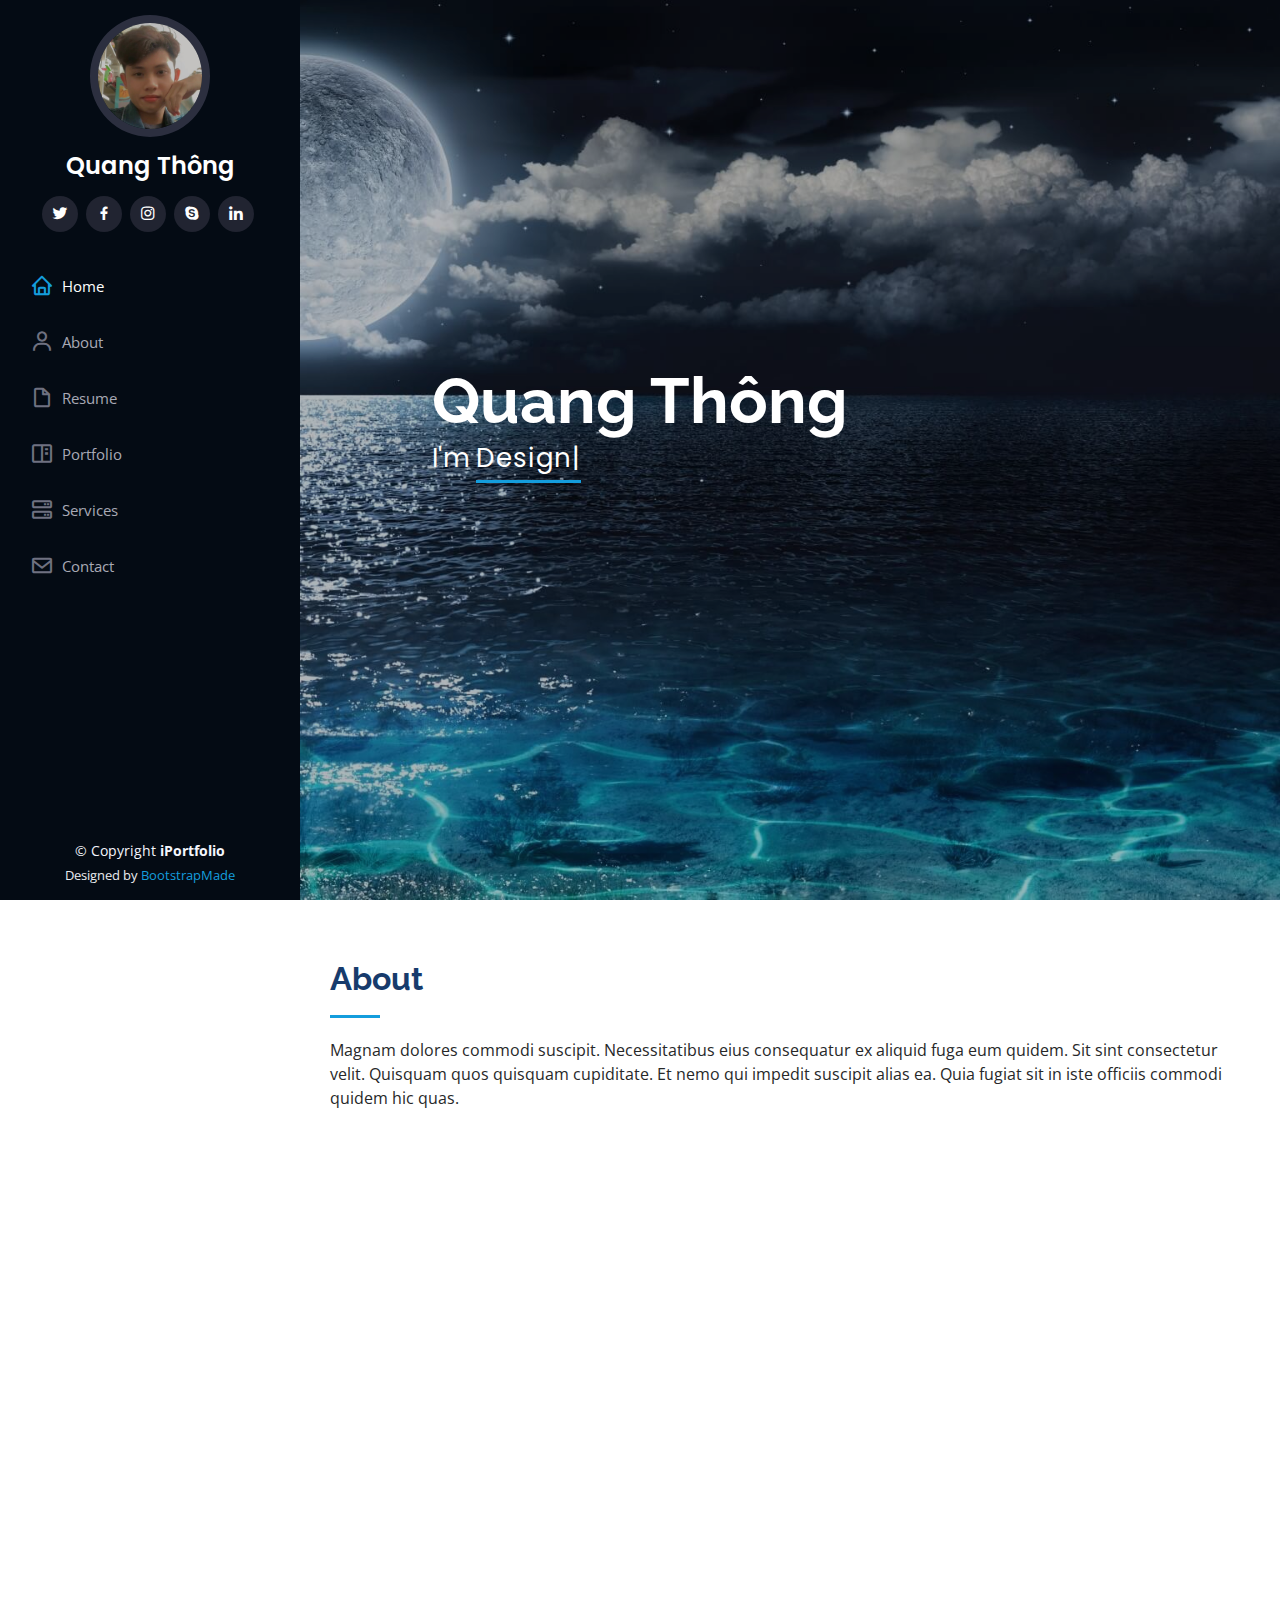
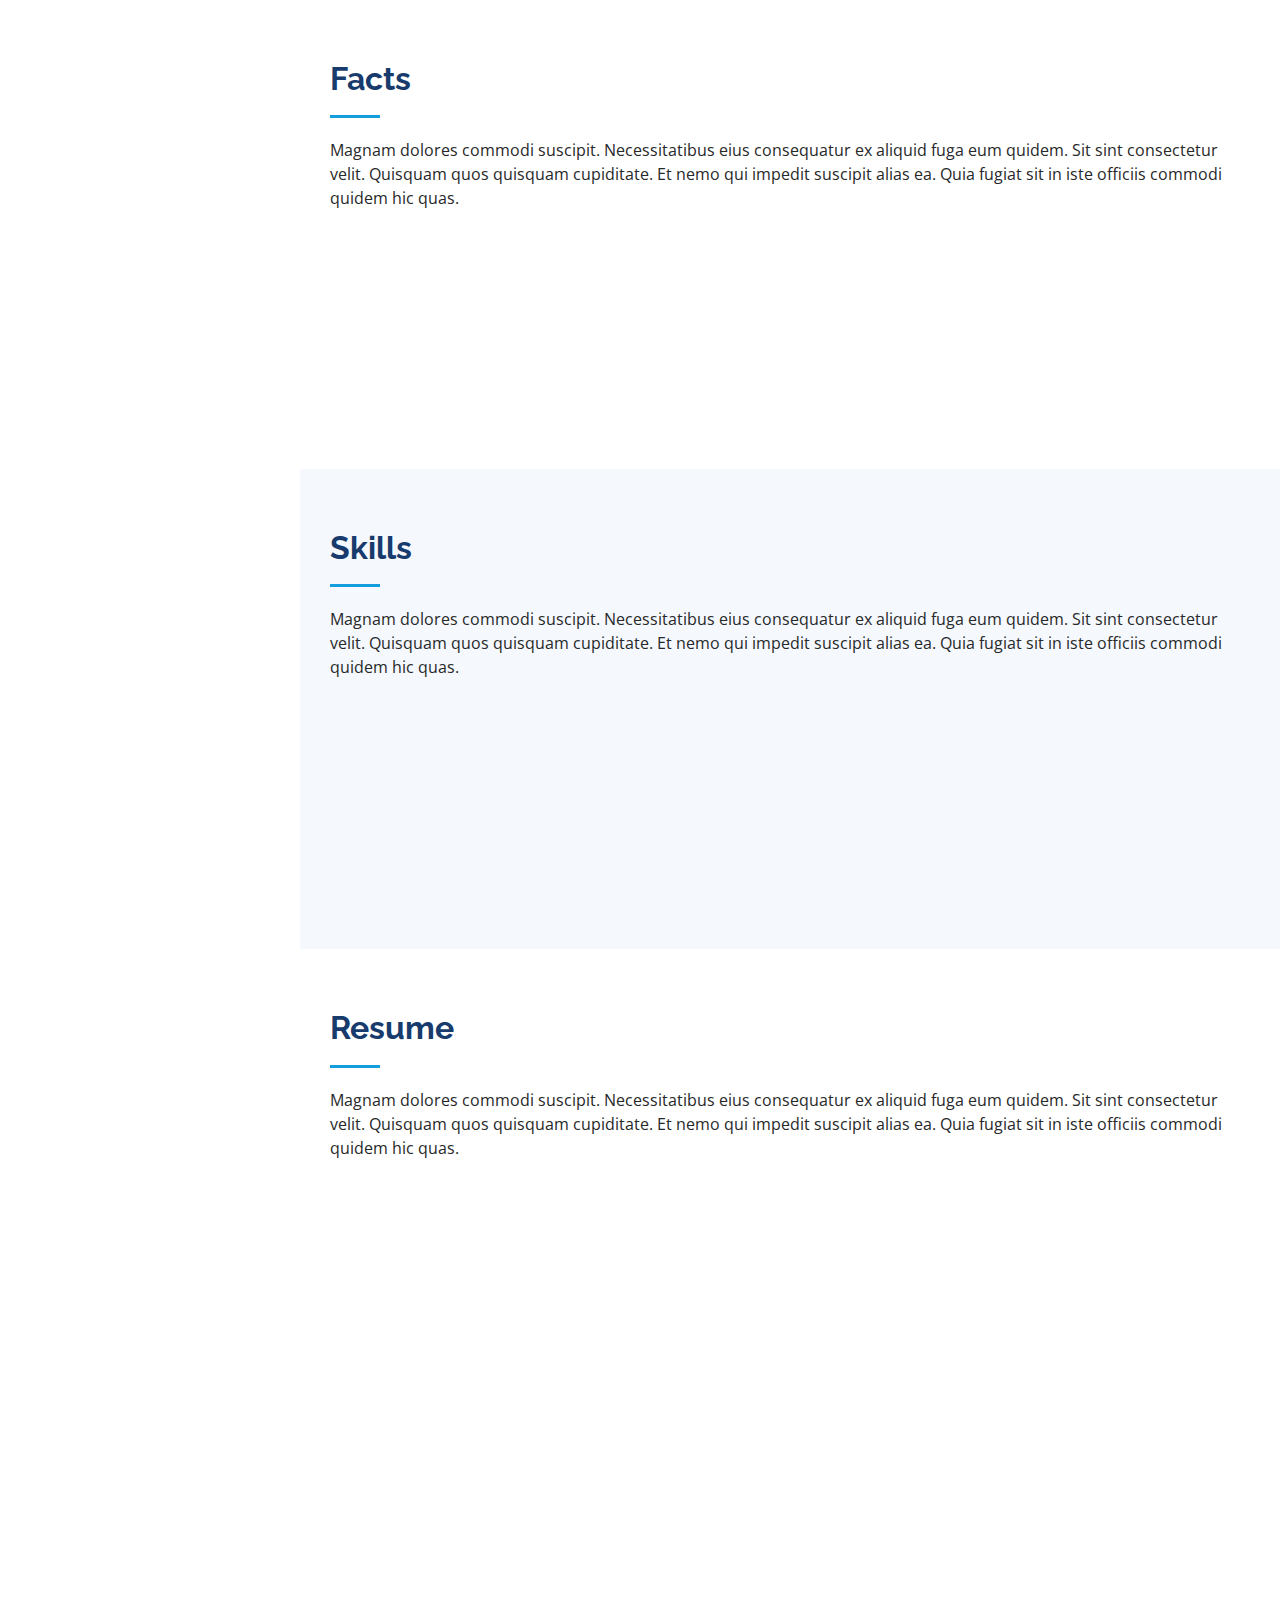
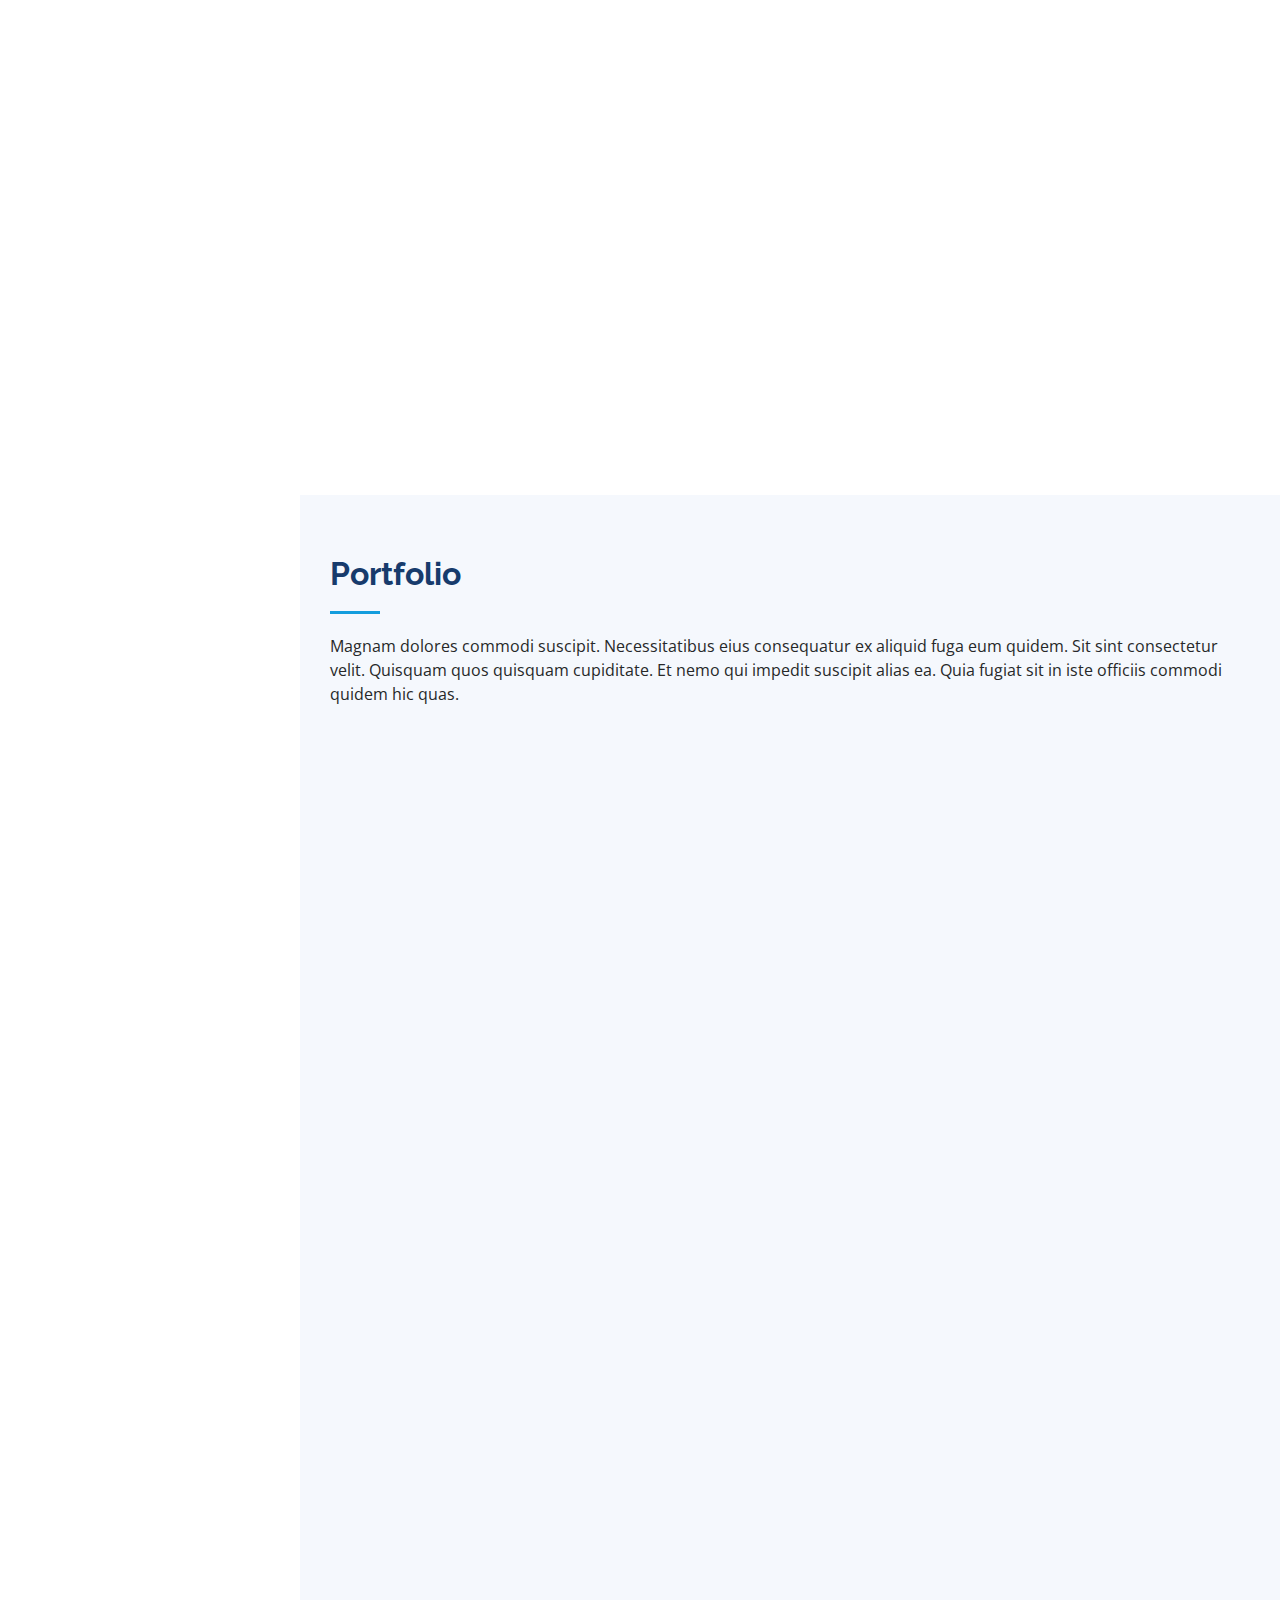
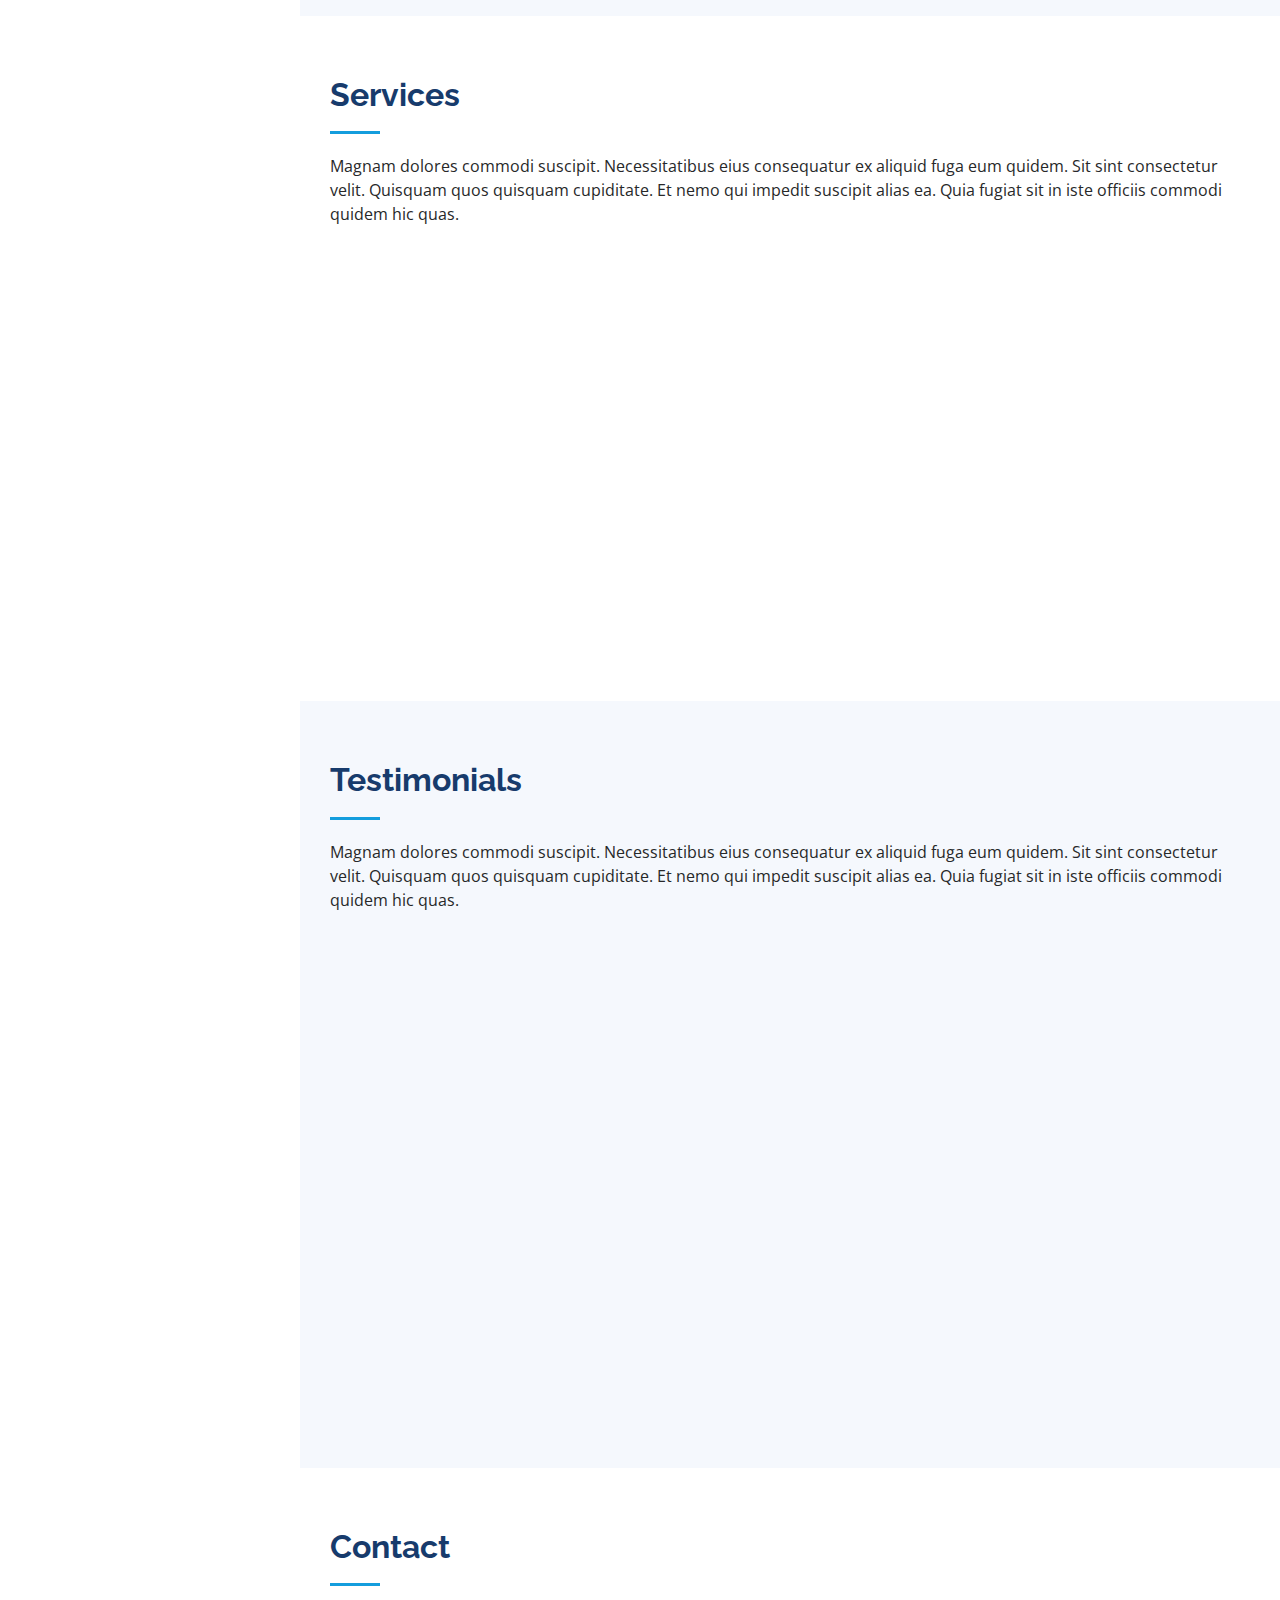
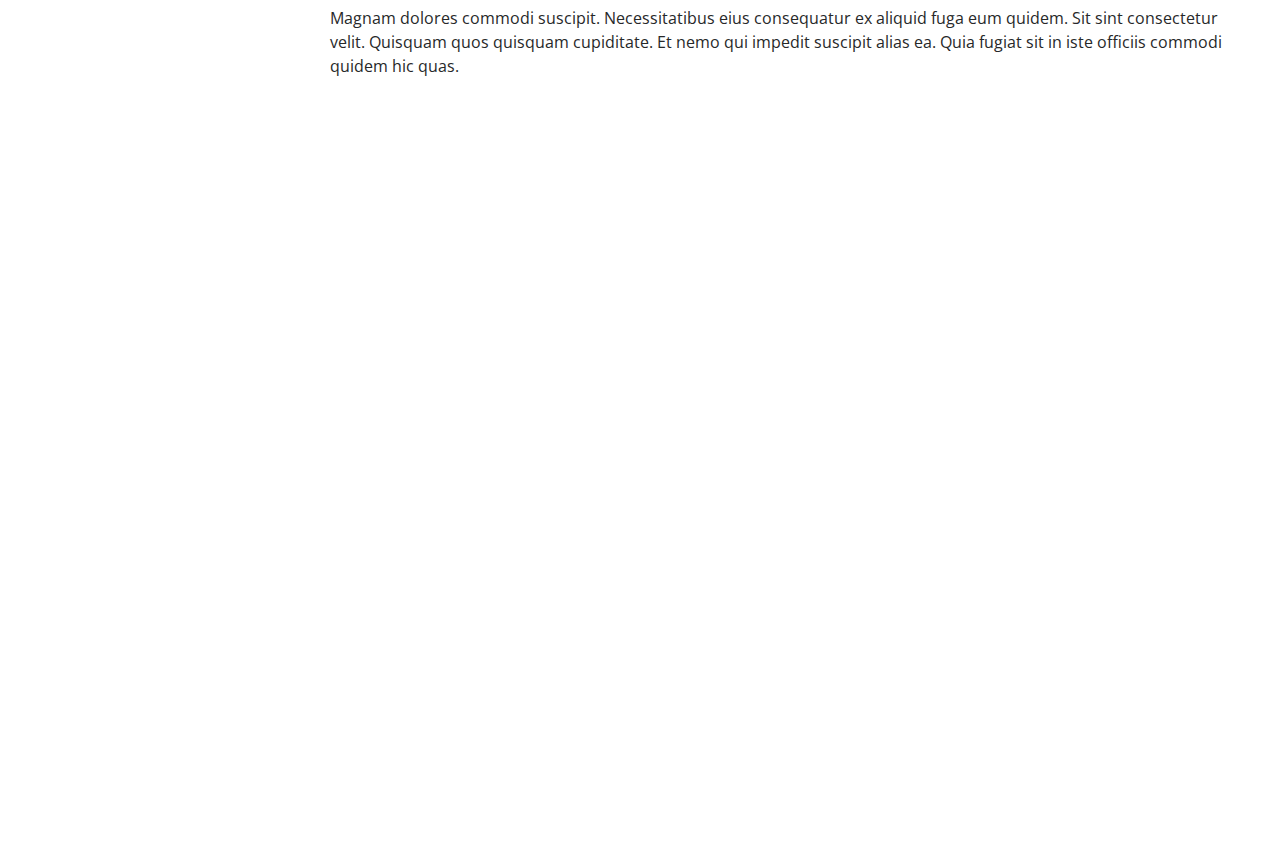
==== index.html @ 6a2a8ed2 "upload source code" ====
<!DOCTYPE html>
<html lang="en">

<head>
  <meta charset="utf-8">
  <meta content="width=device-width, initial-scale=1.0" name="viewport">

  <title>iPortfolio Bootstrap Template - Index</title>
  <meta content="" name="description">
  <meta content="" name="keywords">

  <!-- Favicons -->
  <link href="assets/img/favicon.png" rel="icon">
  <link href="assets/img/apple-touch-icon.png" rel="apple-touch-icon">

  <!-- Google Fonts -->
  <link href="https://fonts.googleapis.com/css?family=Open+Sans:300,300i,400,400i,600,600i,700,700i|Raleway:300,300i,400,400i,500,500i,600,600i,700,700i|Poppins:300,300i,400,400i,500,500i,600,600i,700,700i" rel="stylesheet">

  <!-- Vendor CSS Files -->
  <link href="assets/vendor/aos/aos.css" rel="stylesheet">
  <link href="assets/vendor/bootstrap/css/bootstrap.min.css" rel="stylesheet">
  <link href="assets/vendor/bootstrap-icons/bootstrap-icons.css" rel="stylesheet">
  <link href="assets/vendor/boxicons/css/boxicons.min.css" rel="stylesheet">
  <link href="assets/vendor/glightbox/css/glightbox.min.css" rel="stylesheet">
  <link href="assets/vendor/swiper/swiper-bundle.min.css" rel="stylesheet">

  <!-- Template Main CSS File -->
  <link href="assets/css/style.css" rel="stylesheet">

  <!-- =======================================================
  * Template Name: iPortfolio
  * Updated: Sep 18 2023 with Bootstrap v5.3.2
  * Template URL: https://bootstrapmade.com/iportfolio-bootstrap-portfolio-websites-template/
  * Author: BootstrapMade.com
  * License: https://bootstrapmade.com/license/
  ======================================================== -->
</head>

<body>

  <!-- ======= Mobile nav toggle button ======= -->
  <i class="bi bi-list mobile-nav-toggle d-xl-none"></i>

  <!-- ======= Header ======= -->
  <header id="header">
    <div class="d-flex flex-column">

      <div class="profile">
        <img src="assets/img/profile-img.jpg" alt="" class="img-fluid rounded-circle">
        <h1 class="text-light"><a href="index.html">Quang Thông</a></h1>
        <div class="social-links mt-3 text-center">
          <a href="#" class="twitter"><i class="bx bxl-twitter"></i></a>
          <a href="#" class="facebook"><i class="bx bxl-facebook"></i></a>
          <a href="#" class="instagram"><i class="bx bxl-instagram"></i></a>
          <a href="#" class="google-plus"><i class="bx bxl-skype"></i></a>
          <a href="#" class="linkedin"><i class="bx bxl-linkedin"></i></a>
        </div>
      </div>

      <nav id="navbar" class="nav-menu navbar">
        <ul>
          <li><a href="#hero" class="nav-link scrollto active"><i class="bx bx-home"></i> <span>Home</span></a></li>
          <li><a href="#about" class="nav-link scrollto"><i class="bx bx-user"></i> <span>About</span></a></li>
          <li><a href="#resume" class="nav-link scrollto"><i class="bx bx-file-blank"></i> <span>Resume</span></a></li>
          <li><a href="#portfolio" class="nav-link scrollto"><i class="bx bx-book-content"></i> <span>Portfolio</span></a></li>
          <li><a href="#services" class="nav-link scrollto"><i class="bx bx-server"></i> <span>Services</span></a></li>
          <li><a href="#contact" class="nav-link scrollto"><i class="bx bx-envelope"></i> <span>Contact</span></a></li>
        </ul>
      </nav><!-- .nav-menu -->
    </div>
  </header><!-- End Header -->

  <!-- ======= Hero Section ======= -->
  <section id="hero" class="d-flex flex-column justify-content-center align-items-center">
    <div class="hero-container" data-aos="fade-in">
      <h1>Quang Thông</h1>
      <p>I'm <span class="typed" data-typed-items="Designer, Developer, Freelancer, Photographer"></span></p>
    </div>
  </section><!-- End Hero -->

  <main id="main">

    <!-- ======= About Section ======= -->
    <section id="about" class="about">
      <div class="container">

        <div class="section-title">
          <h2>About</h2>
          <p>Magnam dolores commodi suscipit. Necessitatibus eius consequatur ex aliquid fuga eum quidem. Sit sint consectetur velit. Quisquam quos quisquam cupiditate. Et nemo qui impedit suscipit alias ea. Quia fugiat sit in iste officiis commodi quidem hic quas.</p>
        </div>

        <div class="row">
          <div class="col-lg-4" data-aos="fade-right">
            <img src="assets/img/profile-img.jpg" class="img-fluid" alt="">
          </div>
          <div class="col-lg-8 pt-4 pt-lg-0 content" data-aos="fade-left">
            <h3>UI/UX Designer &amp; Web Developer.</h3>
            <p class="fst-italic">
              Lorem ipsum dolor sit amet, consectetur adipiscing elit, sed do eiusmod tempor incididunt ut labore et dolore
              magna aliqua.
            </p>
            <div class="row">
              <div class="col-lg-6">
                <ul>
                  <li><i class="bi bi-chevron-right"></i> <strong>Birthday:</strong> <span>2 June 2004</span></li>
                  <li><i class="bi bi-chevron-right"></i> <strong>Website:</strong> <span>www.example.com</span></li>
                  <li><i class="bi bi-chevron-right"></i> <strong>Phone:</strong> <span>+84 327 562 363</span></li>
                  <li><i class="bi bi-chevron-right"></i> <strong>School:</strong> <span>Nong Lam University</span></li>
                </ul>
              </div>
              <div class="col-lg-6">
                <ul>
                  <li><i class="bi bi-chevron-right"></i> <strong>Age:</strong> <span>30</span></li>
                  <li><i class="bi bi-chevron-right"></i> <strong>Degree:</strong> <span>Master</span></li>
                  <li><i class="bi bi-chevron-right"></i> <strong>Email:</strong> <span>22130275@st.hcmuaf.edu.vn</span></li>
                  <li><i class="bi bi-chevron-right"></i> <strong>Freelance:</strong> <span>Available</span></li>
                </ul>
              </div>
            </div>
            <p>
              Officiis eligendi itaque labore et dolorum mollitia officiis optio vero. Quisquam sunt adipisci omnis et ut. Nulla accusantium dolor incidunt officia tempore. Et eius omnis.
              Cupiditate ut dicta maxime officiis quidem quia. Sed et consectetur qui quia repellendus itaque neque. Aliquid amet quidem ut quaerat cupiditate. Ab et eum qui repellendus omnis culpa magni laudantium dolores.
            </p>
          </div>
        </div>

      </div>
    </section><!-- End About Section -->

    <!-- ======= Facts Section ======= -->
    <section id="facts" class="facts">
      <div class="container">

        <div class="section-title">
          <h2>Facts</h2>
          <p>Magnam dolores commodi suscipit. Necessitatibus eius consequatur ex aliquid fuga eum quidem. Sit sint consectetur velit. Quisquam quos quisquam cupiditate. Et nemo qui impedit suscipit alias ea. Quia fugiat sit in iste officiis commodi quidem hic quas.</p>
        </div>

        <div class="row no-gutters">

          <div class="col-lg-3 col-md-6 d-md-flex align-items-md-stretch" data-aos="fade-up">
            <div class="count-box">
              <i class="bi bi-emoji-smile"></i>
              <span data-purecounter-start="0" data-purecounter-end="232" data-purecounter-duration="1" class="purecounter"></span>
              <p><strong>Happy Clients</strong> consequuntur quae</p>
            </div>
          </div>

          <div class="col-lg-3 col-md-6 d-md-flex align-items-md-stretch" data-aos="fade-up" data-aos-delay="100">
            <div class="count-box">
              <i class="bi bi-journal-richtext"></i>
              <span data-purecounter-start="0" data-purecounter-end="521" data-purecounter-duration="1" class="purecounter"></span>
              <p><strong>Projects</strong> adipisci atque cum quia aut</p>
            </div>
          </div>

          <div class="col-lg-3 col-md-6 d-md-flex align-items-md-stretch" data-aos="fade-up" data-aos-delay="200">
            <div class="count-box">
              <i class="bi bi-headset"></i>
              <span data-purecounter-start="0" data-purecounter-end="1453" data-purecounter-duration="1" class="purecounter"></span>
              <p><strong>Hours Of Support</strong> aut commodi quaerat</p>
            </div>
          </div>

          <div class="col-lg-3 col-md-6 d-md-flex align-items-md-stretch" data-aos="fade-up" data-aos-delay="300">
            <div class="count-box">
              <i class="bi bi-people"></i>
              <span data-purecounter-start="0" data-purecounter-end="32" data-purecounter-duration="1" class="purecounter"></span>
              <p><strong>Hard Workers</strong> rerum asperiores dolor</p>
            </div>
          </div>

        </div>

      </div>
    </section><!-- End Facts Section -->

    <!-- ======= Skills Section ======= -->
    <section id="skills" class="skills section-bg">
      <div class="container">

        <div class="section-title">
          <h2>Skills</h2>
          <p>Magnam dolores commodi suscipit. Necessitatibus eius consequatur ex aliquid fuga eum quidem. Sit sint consectetur velit. Quisquam quos quisquam cupiditate. Et nemo qui impedit suscipit alias ea. Quia fugiat sit in iste officiis commodi quidem hic quas.</p>
        </div>

        <div class="row skills-content">

          <div class="col-lg-6" data-aos="fade-up">

            <div class="progress">
              <span class="skill">HTML <i class="val">100%</i></span>
              <div class="progress-bar-wrap">
                <div class="progress-bar" role="progressbar" aria-valuenow="100" aria-valuemin="0" aria-valuemax="100"></div>
              </div>
            </div>

            <div class="progress">
              <span class="skill">CSS <i class="val">90%</i></span>
              <div class="progress-bar-wrap">
                <div class="progress-bar" role="progressbar" aria-valuenow="90" aria-valuemin="0" aria-valuemax="100"></div>
              </div>
            </div>

            <div class="progress">
              <span class="skill">JavaScript <i class="val">75%</i></span>
              <div class="progress-bar-wrap">
                <div class="progress-bar" role="progressbar" aria-valuenow="75" aria-valuemin="0" aria-valuemax="100"></div>
              </div>
            </div>

          </div>

          <div class="col-lg-6" data-aos="fade-up" data-aos-delay="100">

            <div class="progress">
              <span class="skill">PHP <i class="val">80%</i></span>
              <div class="progress-bar-wrap">
                <div class="progress-bar" role="progressbar" aria-valuenow="80" aria-valuemin="0" aria-valuemax="100"></div>
              </div>
            </div>

            <div class="progress">
              <span class="skill">WordPress/CMS <i class="val">90%</i></span>
              <div class="progress-bar-wrap">
                <div class="progress-bar" role="progressbar" aria-valuenow="90" aria-valuemin="0" aria-valuemax="100"></div>
              </div>
            </div>

            <div class="progress">
              <span class="skill">Photoshop <i class="val">55%</i></span>
              <div class="progress-bar-wrap">
                <div class="progress-bar" role="progressbar" aria-valuenow="55" aria-valuemin="0" aria-valuemax="100"></div>
              </div>
            </div>

          </div>

        </div>

      </div>
    </section><!-- End Skills Section -->

    <!-- ======= Resume Section ======= -->
    <section id="resume" class="resume">
      <div class="container">

        <div class="section-title">
          <h2>Resume</h2>
          <p>Magnam dolores commodi suscipit. Necessitatibus eius consequatur ex aliquid fuga eum quidem. Sit sint consectetur velit. Quisquam quos quisquam cupiditate. Et nemo qui impedit suscipit alias ea. Quia fugiat sit in iste officiis commodi quidem hic quas.</p>
        </div>

        <div class="row">
          <div class="col-lg-6" data-aos="fade-up">
            <h3 class="resume-title">Sumary</h3>
            <div class="resume-item pb-0">
              <h4>Quang Thông</h4>
              <p><em>Innovative and deadline-driven Graphic Designer with 3+ years of experience designing and developing user-centered digital/print marketing material from initial concept to final, polished deliverable.</em></p>
              <ul>
                <li>Portland par 127,Orlando, FL</li>
                <li>(123) 456-7891</li>
                <li>alice.barkley@example.com</li>
              </ul>
            </div>

            <h3 class="resume-title">Education</h3>
            <div class="resume-item">
              <h4>Master of Fine Arts &amp; Graphic Design</h4>
              <h5>2015 - 2016</h5>
              <p><em>Rochester Institute of Technology, Rochester, NY</em></p>
              <p>Qui deserunt veniam. Et sed aliquam labore tempore sed quisquam iusto autem sit. Ea vero voluptatum qui ut dignissimos deleniti nerada porti sand markend</p>
            </div>
            <div class="resume-item">
              <h4>Bachelor of Fine Arts &amp; Graphic Design</h4>
              <h5>2010 - 2014</h5>
              <p><em>Rochester Institute of Technology, Rochester, NY</em></p>
              <p>Quia nobis sequi est occaecati aut. Repudiandae et iusto quae reiciendis et quis Eius vel ratione eius unde vitae rerum voluptates asperiores voluptatem Earum molestiae consequatur neque etlon sader mart dila</p>
            </div>
          </div>
          <div class="col-lg-6" data-aos="fade-up" data-aos-delay="100">
            <h3 class="resume-title">Professional Experience</h3>
            <div class="resume-item">
              <h4>Senior graphic design specialist</h4>
              <h5>2019 - Present</h5>
              <p><em>Experion, New York, NY </em></p>
              <ul>
                <li>Lead in the design, development, and implementation of the graphic, layout, and production communication materials</li>
                <li>Delegate tasks to the 7 members of the design team and provide counsel on all aspects of the project. </li>
                <li>Supervise the assessment of all graphic materials in order to ensure quality and accuracy of the design</li>
                <li>Oversee the efficient use of production project budgets ranging from $2,000 - $25,000</li>
              </ul>
            </div>
            <div class="resume-item">
              <h4>Graphic design specialist</h4>
              <h5>2017 - 2018</h5>
              <p><em>Stepping Stone Advertising, New York, NY</em></p>
              <ul>
                <li>Developed numerous marketing programs (logos, brochures,infographics, presentations, and advertisements).</li>
                <li>Managed up to 5 projects or tasks at a given time while under pressure</li>
                <li>Recommended and consulted with clients on the most appropriate graphic design</li>
                <li>Created 4+ design presentations and proposals a month for clients and account managers</li>
              </ul>
            </div>
          </div>
        </div>

      </div>
    </section><!-- End Resume Section -->

    <!-- ======= Portfolio Section ======= -->
    <section id="portfolio" class="portfolio section-bg">
      <div class="container">

        <div class="section-title">
          <h2>Portfolio</h2>
          <p>Magnam dolores commodi suscipit. Necessitatibus eius consequatur ex aliquid fuga eum quidem. Sit sint consectetur velit. Quisquam quos quisquam cupiditate. Et nemo qui impedit suscipit alias ea. Quia fugiat sit in iste officiis commodi quidem hic quas.</p>
        </div>

        <div class="row" data-aos="fade-up">
          <div class="col-lg-12 d-flex justify-content-center">
            <ul id="portfolio-flters">
              <li data-filter="*" class="filter-active">All</li>
              <li data-filter=".filter-app">App</li>
              <li data-filter=".filter-card">Card</li>
              <li data-filter=".filter-web">Web</li>
            </ul>
          </div>
        </div>

        <div class="row portfolio-container" data-aos="fade-up" data-aos-delay="100">

          <div class="col-lg-4 col-md-6 portfolio-item filter-app">
            <div class="portfolio-wrap">
              <img src="assets/img/portfolio/portfolio-1.jpg" class="img-fluid" alt="">
              <div class="portfolio-links">
                <a href="assets/img/portfolio/portfolio-1.jpg" data-gallery="portfolioGallery" class="portfolio-lightbox" title="App 1"><i class="bx bx-plus"></i></a>
                <a href="portfolio-details.html" title="More Details"><i class="bx bx-link"></i></a>
              </div>
            </div>
          </div>

          <div class="col-lg-4 col-md-6 portfolio-item filter-web">
            <div class="portfolio-wrap">
              <img src="assets/img/portfolio/portfolio-2.jpg" class="img-fluid" alt="">
              <div class="portfolio-links">
                <a href="assets/img/portfolio/portfolio-2.jpg" data-gallery="portfolioGallery" class="portfolio-lightbox" title="Web 3"><i class="bx bx-plus"></i></a>
                <a href="portfolio-details.html" title="More Details"><i class="bx bx-link"></i></a>
              </div>
            </div>
          </div>

          <div class="col-lg-4 col-md-6 portfolio-item filter-app">
            <div class="portfolio-wrap">
              <img src="assets/img/portfolio/portfolio-3.jpg" class="img-fluid" alt="">
              <div class="portfolio-links">
                <a href="assets/img/portfolio/portfolio-3.jpg" data-gallery="portfolioGallery" class="portfolio-lightbox" title="App 2"><i class="bx bx-plus"></i></a>
                <a href="portfolio-details.html" title="More Details"><i class="bx bx-link"></i></a>
              </div>
            </div>
          </div>

          <div class="col-lg-4 col-md-6 portfolio-item filter-card">
            <div class="portfolio-wrap">
              <img src="assets/img/portfolio/portfolio-4.jpg" class="img-fluid" alt="">
              <div class="portfolio-links">
                <a href="assets/img/portfolio/portfolio-4.jpg" data-gallery="portfolioGallery" class="portfolio-lightbox" title="Card 2"><i class="bx bx-plus"></i></a>
                <a href="portfolio-details.html" title="More Details"><i class="bx bx-link"></i></a>
              </div>
            </div>
          </div>

          <div class="col-lg-4 col-md-6 portfolio-item filter-web">
            <div class="portfolio-wrap">
              <img src="assets/img/portfolio/portfolio-5.jpg" class="img-fluid" alt="">
              <div class="portfolio-links">
                <a href="assets/img/portfolio/portfolio-5.jpg" data-gallery="portfolioGallery" class="portfolio-lightbox" title="Web 2"><i class="bx bx-plus"></i></a>
                <a href="portfolio-details.html" title="More Details"><i class="bx bx-link"></i></a>
              </div>
            </div>
          </div>

          <div class="col-lg-4 col-md-6 portfolio-item filter-app">
            <div class="portfolio-wrap">
              <img src="assets/img/portfolio/portfolio-6.jpg" class="img-fluid" alt="">
              <div class="portfolio-links">
                <a href="assets/img/portfolio/portfolio-6.jpg" data-gallery="portfolioGallery" class="portfolio-lightbox" title="App 3"><i class="bx bx-plus"></i></a>
                <a href="portfolio-details.html" title="More Details"><i class="bx bx-link"></i></a>
              </div>
            </div>
          </div>

          <div class="col-lg-4 col-md-6 portfolio-item filter-card">
            <div class="portfolio-wrap">
              <img src="assets/img/portfolio/portfolio-7.jpg" class="img-fluid" alt="">
              <div class="portfolio-links">
                <a href="assets/img/portfolio/portfolio-7.jpg" data-gallery="portfolioGallery" class="portfolio-lightbox" title="Card 1"><i class="bx bx-plus"></i></a>
                <a href="portfolio-details.html" title="More Details"><i class="bx bx-link"></i></a>
              </div>
            </div>
          </div>

          <div class="col-lg-4 col-md-6 portfolio-item filter-card">
            <div class="portfolio-wrap">
              <img src="assets/img/portfolio/portfolio-8.jpg" class="img-fluid" alt="">
              <div class="portfolio-links">
                <a href="assets/img/portfolio/portfolio-8.jpg" data-gallery="portfolioGallery" class="portfolio-lightbox" title="Card 3"><i class="bx bx-plus"></i></a>
                <a href="portfolio-details.html" title="More Details"><i class="bx bx-link"></i></a>
              </div>
            </div>
          </div>

          <div class="col-lg-4 col-md-6 portfolio-item filter-web">
            <div class="portfolio-wrap">
              <img src="assets/img/portfolio/portfolio-9.jpg" class="img-fluid" alt="">
              <div class="portfolio-links">
                <a href="assets/img/portfolio/portfolio-9.jpg" data-gallery="portfolioGallery" class="portfolio-lightbox" title="Web 3"><i class="bx bx-plus"></i></a>
                <a href="portfolio-details.html" title="More Details"><i class="bx bx-link"></i></a>
              </div>
            </div>
          </div>

        </div>

      </div>
    </section><!-- End Portfolio Section -->

    <!-- ======= Services Section ======= -->
    <section id="services" class="services">
      <div class="container">

        <div class="section-title">
          <h2>Services</h2>
          <p>Magnam dolores commodi suscipit. Necessitatibus eius consequatur ex aliquid fuga eum quidem. Sit sint consectetur velit. Quisquam quos quisquam cupiditate. Et nemo qui impedit suscipit alias ea. Quia fugiat sit in iste officiis commodi quidem hic quas.</p>
        </div>

        <div class="row">
          <div class="col-lg-4 col-md-6 icon-box" data-aos="fade-up">
            <div class="icon"><i class="bi bi-briefcase"></i></div>
            <h4 class="title"><a href="">Lorem Ipsum</a></h4>
            <p class="description">Voluptatum deleniti atque corrupti quos dolores et quas molestias excepturi sint occaecati cupiditate non provident</p>
          </div>
          <div class="col-lg-4 col-md-6 icon-box" data-aos="fade-up" data-aos-delay="100">
            <div class="icon"><i class="bi bi-card-checklist"></i></div>
            <h4 class="title"><a href="">Dolor Sitema</a></h4>
            <p class="description">Minim veniam, quis nostrud exercitation ullamco laboris nisi ut aliquip ex ea commodo consequat tarad limino ata</p>
          </div>
          <div class="col-lg-4 col-md-6 icon-box" data-aos="fade-up" data-aos-delay="200">
            <div class="icon"><i class="bi bi-bar-chart"></i></div>
            <h4 class="title"><a href="">Sed ut perspiciatis</a></h4>
            <p class="description">Duis aute irure dolor in reprehenderit in voluptate velit esse cillum dolore eu fugiat nulla pariatur</p>
          </div>
          <div class="col-lg-4 col-md-6 icon-box" data-aos="fade-up" data-aos-delay="300">
            <div class="icon"><i class="bi bi-binoculars"></i></div>
            <h4 class="title"><a href="">Magni Dolores</a></h4>
            <p class="description">Excepteur sint occaecat cupidatat non proident, sunt in culpa qui officia deserunt mollit anim id est laborum</p>
          </div>
          <div class="col-lg-4 col-md-6 icon-box" data-aos="fade-up" data-aos-delay="400">
            <div class="icon"><i class="bi bi-brightness-high"></i></div>
            <h4 class="title"><a href="">Nemo Enim</a></h4>
            <p class="description">At vero eos et accusamus et iusto odio dignissimos ducimus qui blanditiis praesentium voluptatum deleniti atque</p>
          </div>
          <div class="col-lg-4 col-md-6 icon-box" data-aos="fade-up" data-aos-delay="500">
            <div class="icon"><i class="bi bi-calendar4-week"></i></div>
            <h4 class="title"><a href="">Eiusmod Tempor</a></h4>
            <p class="description">Et harum quidem rerum facilis est et expedita distinctio. Nam libero tempore, cum soluta nobis est eligendi</p>
          </div>
        </div>

      </div>
    </section><!-- End Services Section -->

    <!-- ======= Testimonials Section ======= -->
    <section id="testimonials" class="testimonials section-bg">
      <div class="container">

        <div class="section-title">
          <h2>Testimonials</h2>
          <p>Magnam dolores commodi suscipit. Necessitatibus eius consequatur ex aliquid fuga eum quidem. Sit sint consectetur velit. Quisquam quos quisquam cupiditate. Et nemo qui impedit suscipit alias ea. Quia fugiat sit in iste officiis commodi quidem hic quas.</p>
        </div>

        <div class="testimonials-slider swiper" data-aos="fade-up" data-aos-delay="100">
          <div class="swiper-wrapper">

            <div class="swiper-slide">
              <div class="testimonial-item" data-aos="fade-up">
                <p>
                  <i class="bx bxs-quote-alt-left quote-icon-left"></i>
                  Proin iaculis purus consequat sem cure digni ssim donec porttitora entum suscipit rhoncus. Accusantium quam, ultricies eget id, aliquam eget nibh et. Maecen aliquam, risus at semper.
                  <i class="bx bxs-quote-alt-right quote-icon-right"></i>
                </p>
                <img src="assets/img/testimonials/testimonials-1.jpg" class="testimonial-img" alt="">
                <h3>Saul Goodman</h3>
                <h4>Ceo &amp; Founder</h4>
              </div>
            </div><!-- End testimonial item -->

            <div class="swiper-slide">
              <div class="testimonial-item" data-aos="fade-up" data-aos-delay="100">
                <p>
                  <i class="bx bxs-quote-alt-left quote-icon-left"></i>
                  Export tempor illum tamen malis malis eram quae irure esse labore quem cillum quid cillum eram malis quorum velit fore eram velit sunt aliqua noster fugiat irure amet legam anim culpa.
                  <i class="bx bxs-quote-alt-right quote-icon-right"></i>
                </p>
                <img src="assets/img/testimonials/testimonials-2.jpg" class="testimonial-img" alt="">
                <h3>Sara Wilsson</h3>
                <h4>Designer</h4>
              </div>
            </div><!-- End testimonial item -->

            <div class="swiper-slide">
              <div class="testimonial-item" data-aos="fade-up" data-aos-delay="200">
                <p>
                  <i class="bx bxs-quote-alt-left quote-icon-left"></i>
                  Enim nisi quem export duis labore cillum quae magna enim sint quorum nulla quem veniam duis minim tempor labore quem eram duis noster aute amet eram fore quis sint minim.
                  <i class="bx bxs-quote-alt-right quote-icon-right"></i>
                </p>
                <img src="assets/img/testimonials/testimonials-3.jpg" class="testimonial-img" alt="">
                <h3>Jena Karlis</h3>
                <h4>Store Owner</h4>
              </div>
            </div><!-- End testimonial item -->

            <div class="swiper-slide">
              <div class="testimonial-item" data-aos="fade-up" data-aos-delay="300">
                <p>
                  <i class="bx bxs-quote-alt-left quote-icon-left"></i>
                  Fugiat enim eram quae cillum dolore dolor amet nulla culpa multos export minim fugiat minim velit minim dolor enim duis veniam ipsum anim magna sunt elit fore quem dolore labore illum veniam.
                  <i class="bx bxs-quote-alt-right quote-icon-right"></i>
                </p>
                <img src="assets/img/testimonials/testimonials-4.jpg" class="testimonial-img" alt="">
                <h3>Matt Brandon</h3>
                <h4>Freelancer</h4>
              </div>
            </div><!-- End testimonial item -->

            <div class="swiper-slide">
              <div class="testimonial-item" data-aos="fade-up" data-aos-delay="400">
                <p>
                  <i class="bx bxs-quote-alt-left quote-icon-left"></i>
                  Quis quorum aliqua sint quem legam fore sunt eram irure aliqua veniam tempor noster veniam enim culpa labore duis sunt culpa nulla illum cillum fugiat legam esse veniam culpa fore nisi cillum quid.
                  <i class="bx bxs-quote-alt-right quote-icon-right"></i>
                </p>
                <img src="assets/img/testimonials/testimonials-5.jpg" class="testimonial-img" alt="">
                <h3>John Larson</h3>
                <h4>Entrepreneur</h4>
              </div>
            </div><!-- End testimonial item -->

          </div>
          <div class="swiper-pagination"></div>
        </div>

      </div>
    </section><!-- End Testimonials Section -->

    <!-- ======= Contact Section ======= -->
    <section id="contact" class="contact">
      <div class="container">

        <div class="section-title">
          <h2>Contact</h2>
          <p>Magnam dolores commodi suscipit. Necessitatibus eius consequatur ex aliquid fuga eum quidem. Sit sint consectetur velit. Quisquam quos quisquam cupiditate. Et nemo qui impedit suscipit alias ea. Quia fugiat sit in iste officiis commodi quidem hic quas.</p>
        </div>

        <div class="row" data-aos="fade-in">

          <div class="col-lg-5 d-flex align-items-stretch">
            <div class="info">
              <div class="address">
                <i class="bi bi-geo-alt"></i>
                <h4>Location:</h4>
                <p>A108 Adam Street, New York, NY 535022</p>
              </div>

              <div class="email">
                <i class="bi bi-envelope"></i>
                <h4>Email:</h4>
                <p>info@example.com</p>
              </div>

              <div class="phone">
                <i class="bi bi-phone"></i>
                <h4>Call:</h4>
                <p>+1 5589 55488 55s</p>
              </div>

              <iframe src="https://www.google.com/maps/embed?pb=!1m14!1m8!1m3!1d12097.433213460943!2d-74.0062269!3d40.7101282!3m2!1i1024!2i768!4f13.1!3m3!1m2!1s0x0%3A0xb89d1fe6bc499443!2sDowntown+Conference+Center!5e0!3m2!1smk!2sbg!4v1539943755621" frameborder="0" style="border:0; width: 100%; height: 290px;" allowfullscreen></iframe>
            </div>

          </div>

          <div class="col-lg-7 mt-5 mt-lg-0 d-flex align-items-stretch">
            <form action="forms/contact.php" method="post" role="form" class="php-email-form">
              <div class="row">
                <div class="form-group col-md-6">
                  <label for="name">Your Name</label>
                  <input type="text" name="name" class="form-control" id="name" required>
                </div>
                <div class="form-group col-md-6">
                  <label for="name">Your Email</label>
                  <input type="email" class="form-control" name="email" id="email" required>
                </div>
              </div>
              <div class="form-group">
                <label for="name">Subject</label>
                <input type="text" class="form-control" name="subject" id="subject" required>
              </div>
              <div class="form-group">
                <label for="name">Message</label>
                <textarea class="form-control" name="message" rows="10" required></textarea>
              </div>
              <div class="my-3">
                <div class="loading">Loading</div>
                <div class="error-message"></div>
                <div class="sent-message">Your message has been sent. Thank you!</div>
              </div>
              <div class="text-center"><button type="submit">Send Message</button></div>
            </form>
          </div>

        </div>

      </div>
    </section><!-- End Contact Section -->

  </main><!-- End #main -->

  <!-- ======= Footer ======= -->
  <footer id="footer">
    <div class="container">
      <div class="copyright">
        &copy; Copyright <strong><span>iPortfolio</span></strong>
      </div>
      <div class="credits">
        <!-- All the links in the footer should remain intact. -->
        <!-- You can delete the links only if you purchased the pro version. -->
        <!-- Licensing information: https://bootstrapmade.com/license/ -->
        <!-- Purchase the pro version with working PHP/AJAX contact form: https://bootstrapmade.com/iportfolio-bootstrap-portfolio-websites-template/ -->
        Designed by <a href="https://bootstrapmade.com/">BootstrapMade</a>
      </div>
    </div>
  </footer><!-- End  Footer -->

  <a href="#" class="back-to-top d-flex align-items-center justify-content-center"><i class="bi bi-arrow-up-short"></i></a>

  <!-- Vendor JS Files -->
  <script src="assets/vendor/purecounter/purecounter_vanilla.js"></script>
  <script src="assets/vendor/aos/aos.js"></script>
  <script src="assets/vendor/bootstrap/js/bootstrap.bundle.min.js"></script>
  <script src="assets/vendor/glightbox/js/glightbox.min.js"></script>
  <script src="assets/vendor/isotope-layout/isotope.pkgd.min.js"></script>
  <script src="assets/vendor/swiper/swiper-bundle.min.js"></script>
  <script src="assets/vendor/typed.js/typed.umd.js"></script>
  <script src="assets/vendor/waypoints/noframework.waypoints.js"></script>
  <script src="assets/vendor/php-email-form/validate.js"></script>

  <!-- Template Main JS File -->
  <script src="assets/js/main.js"></script>

</body>

</html>
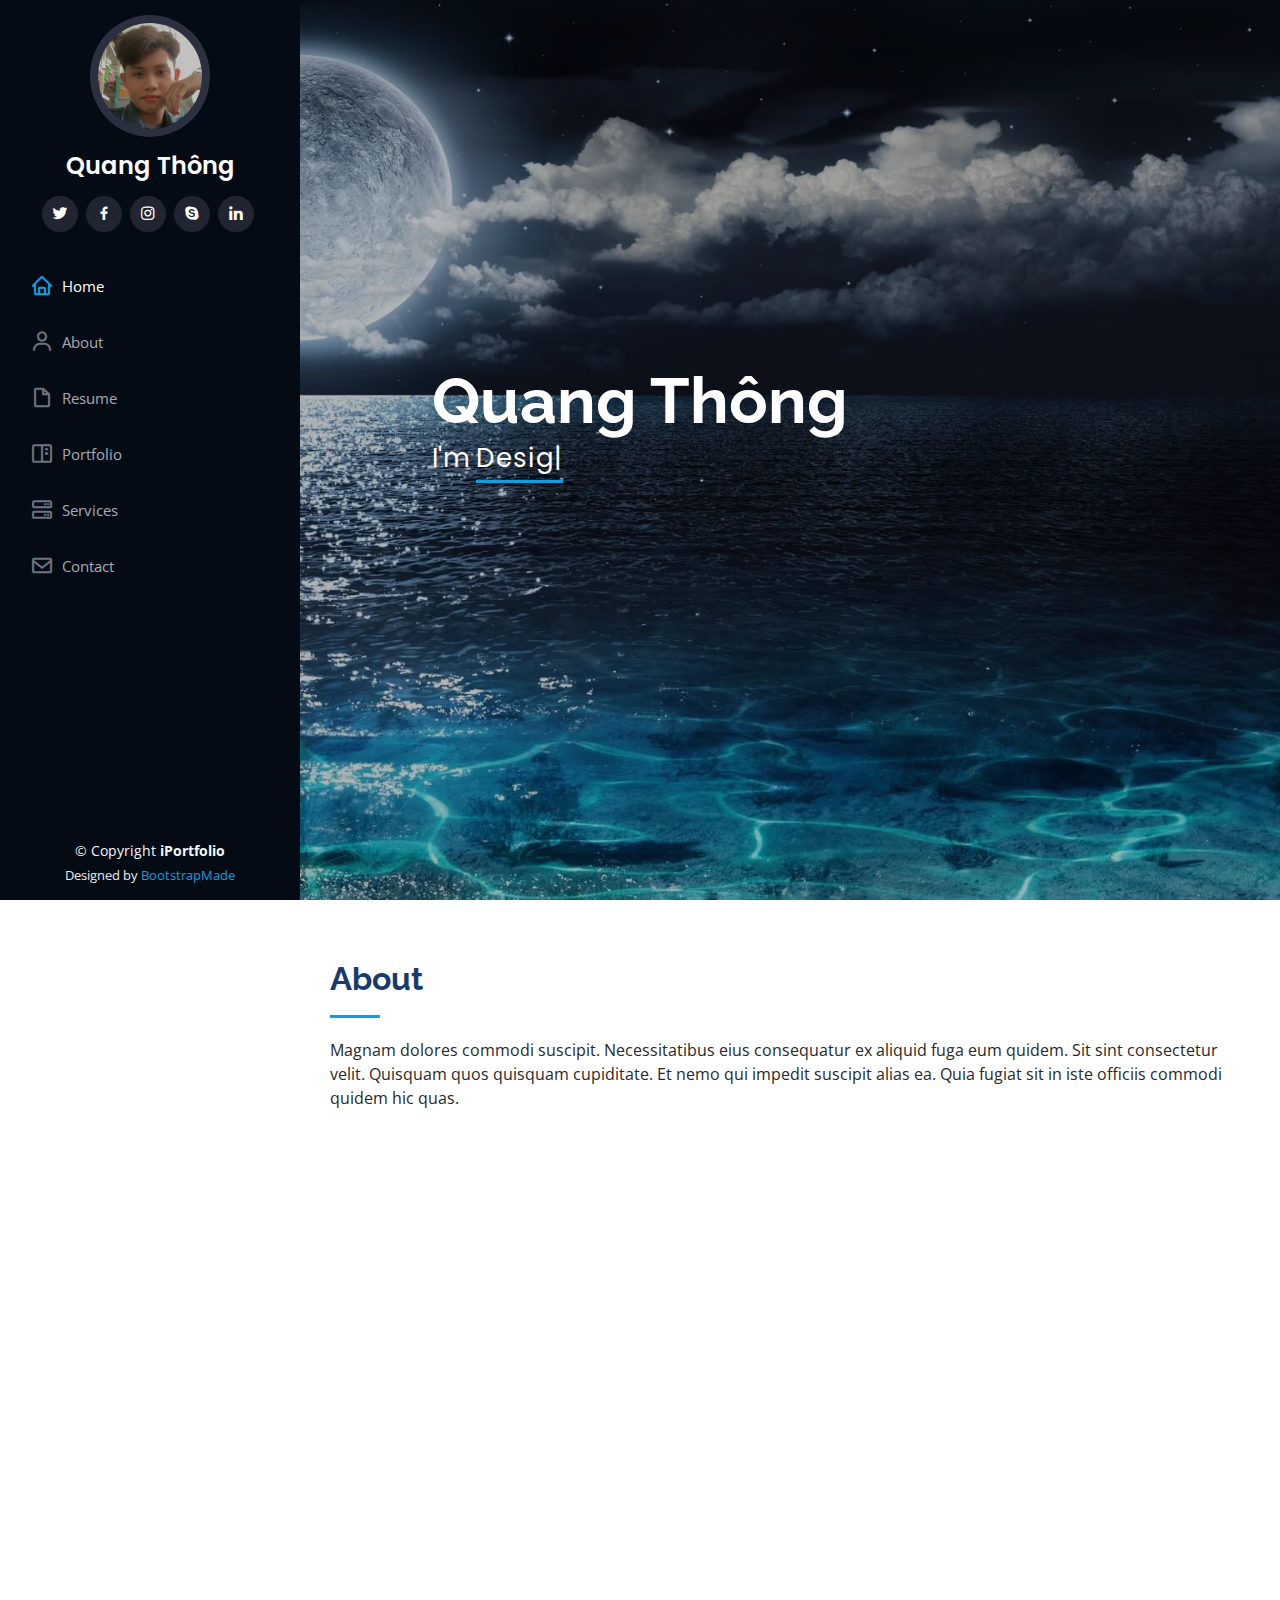
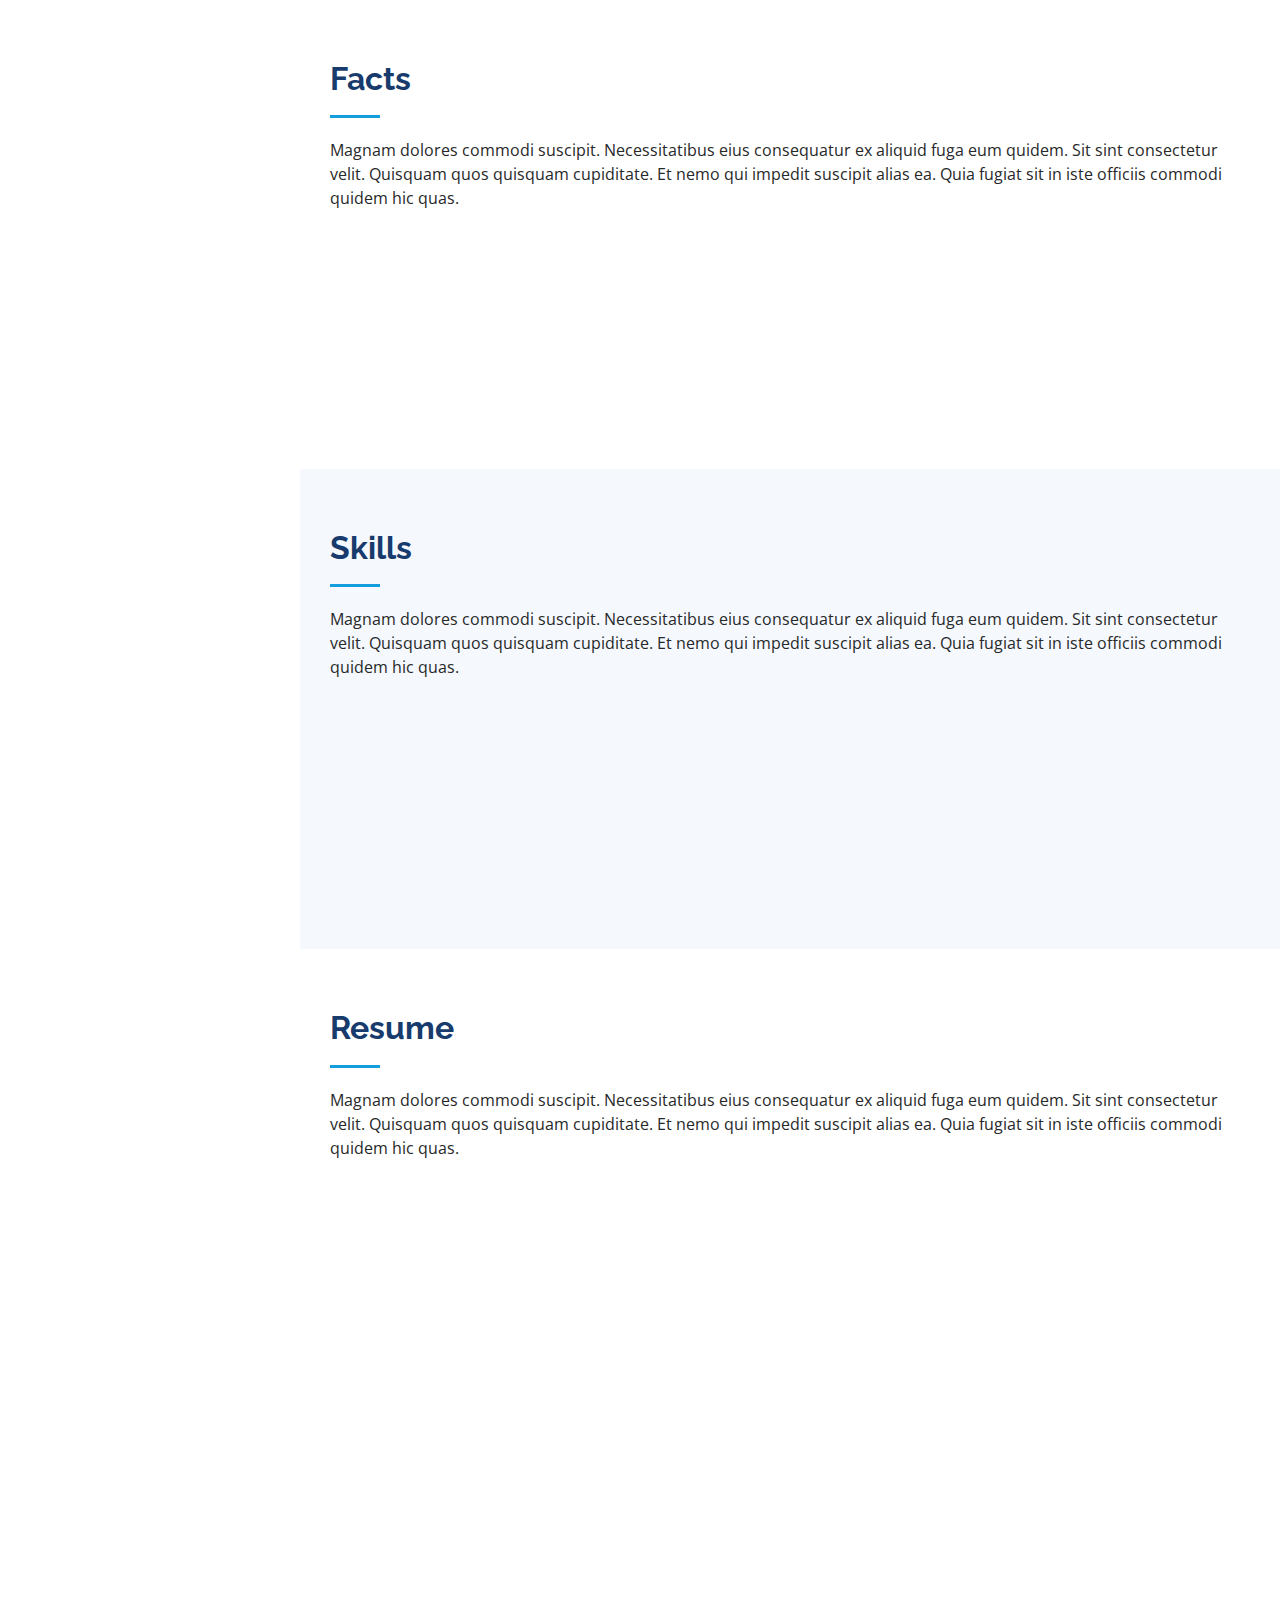
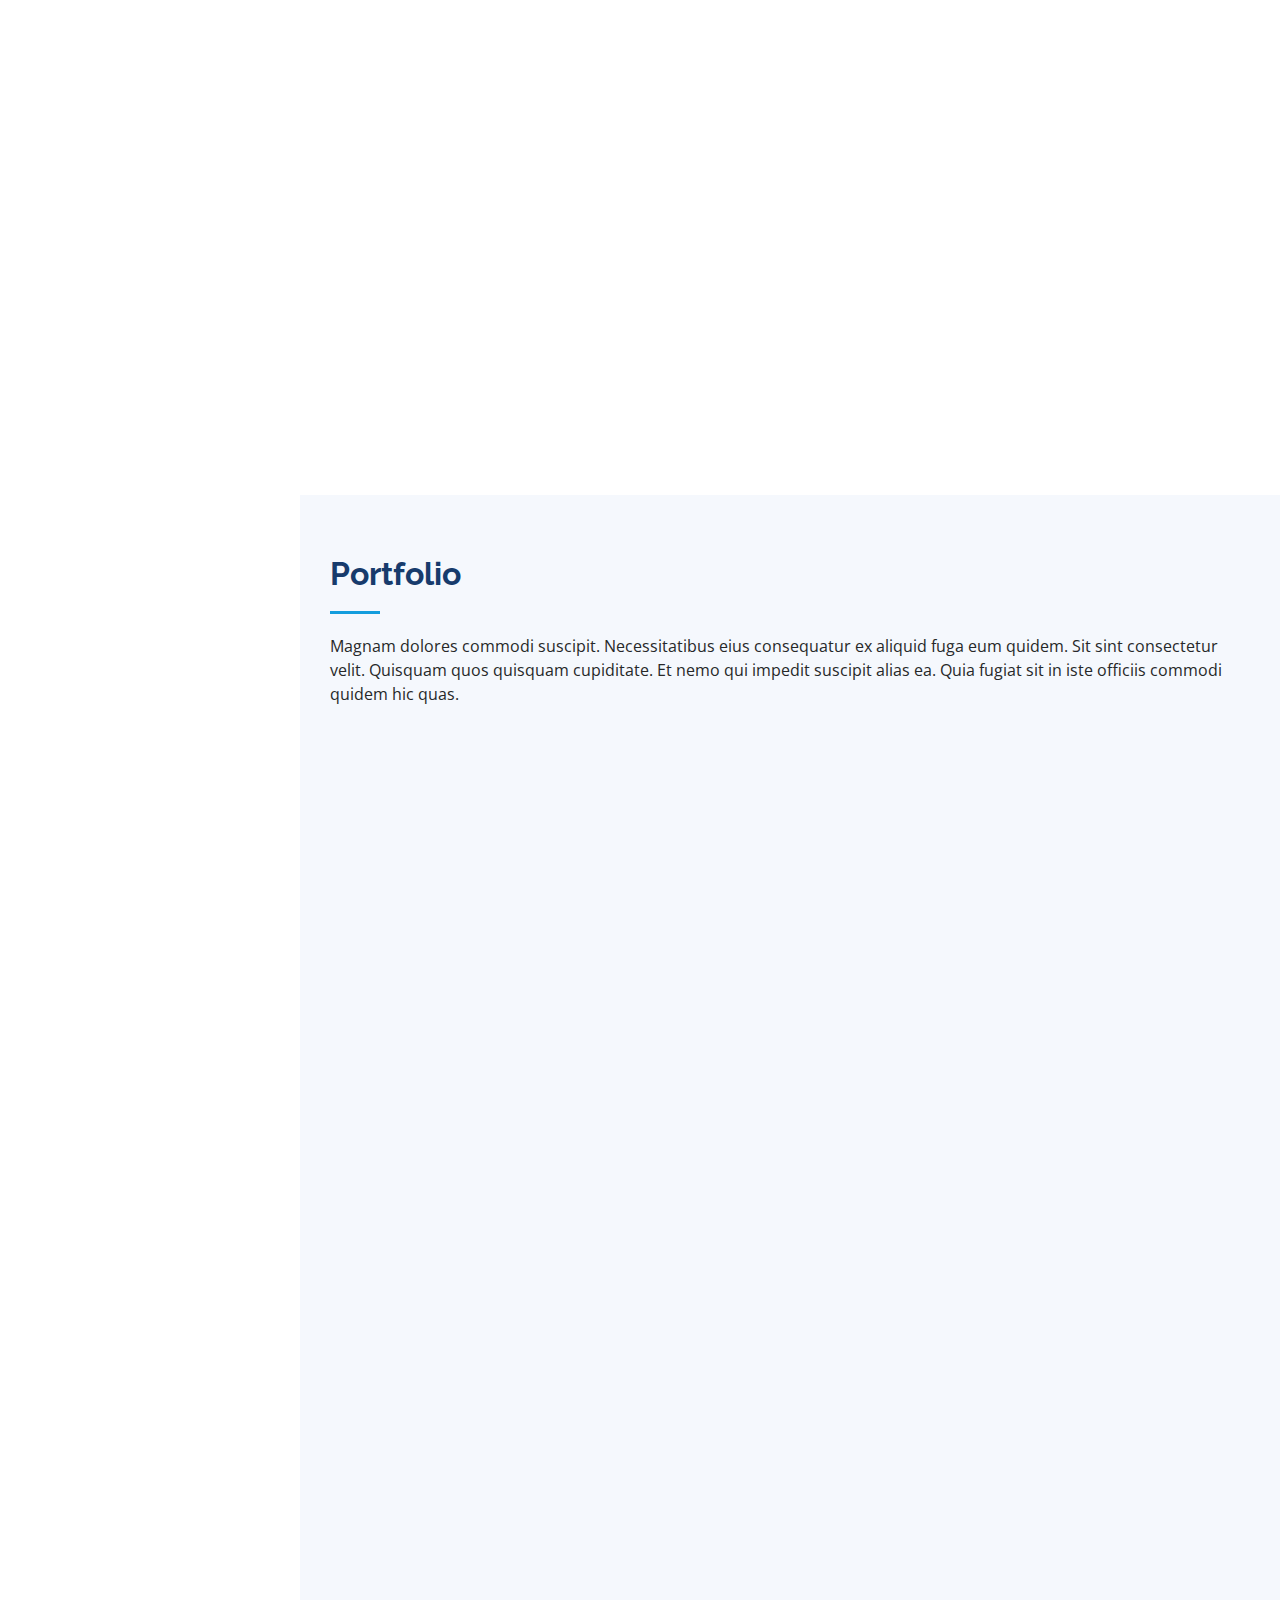
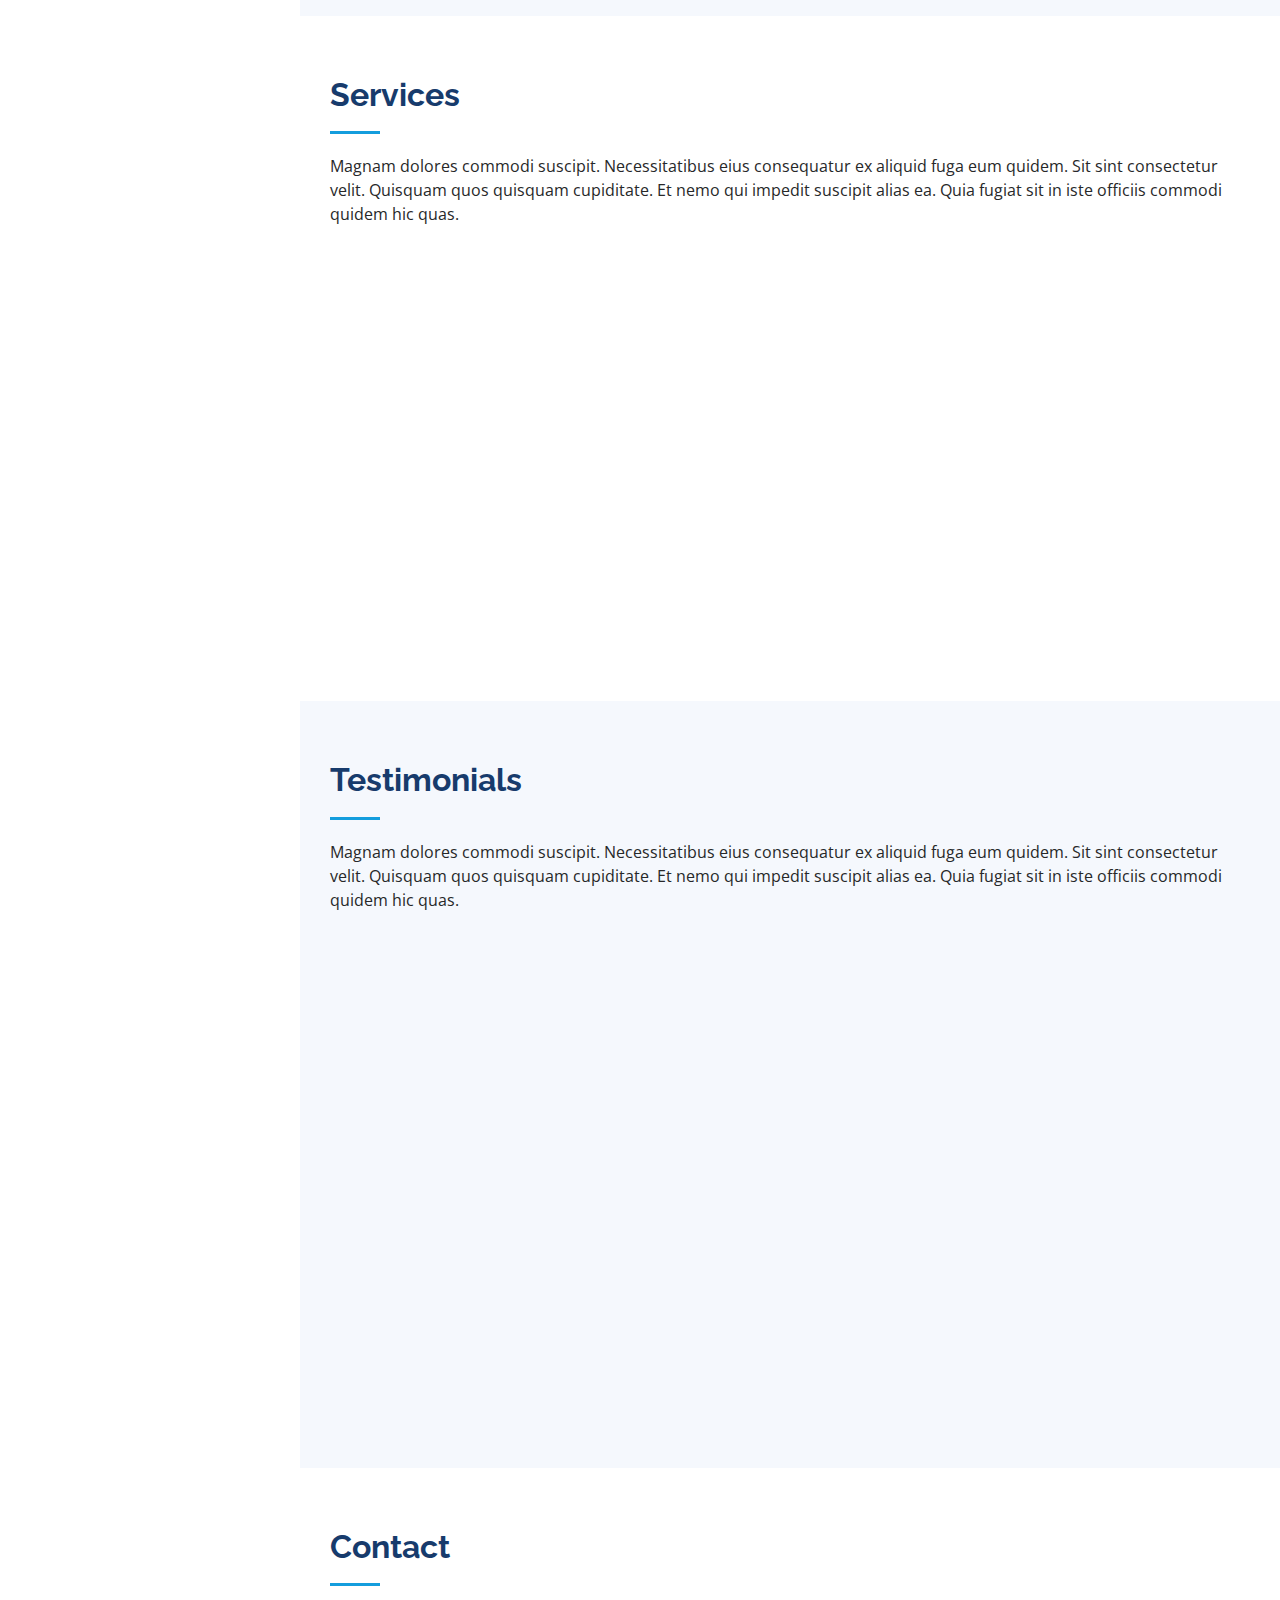
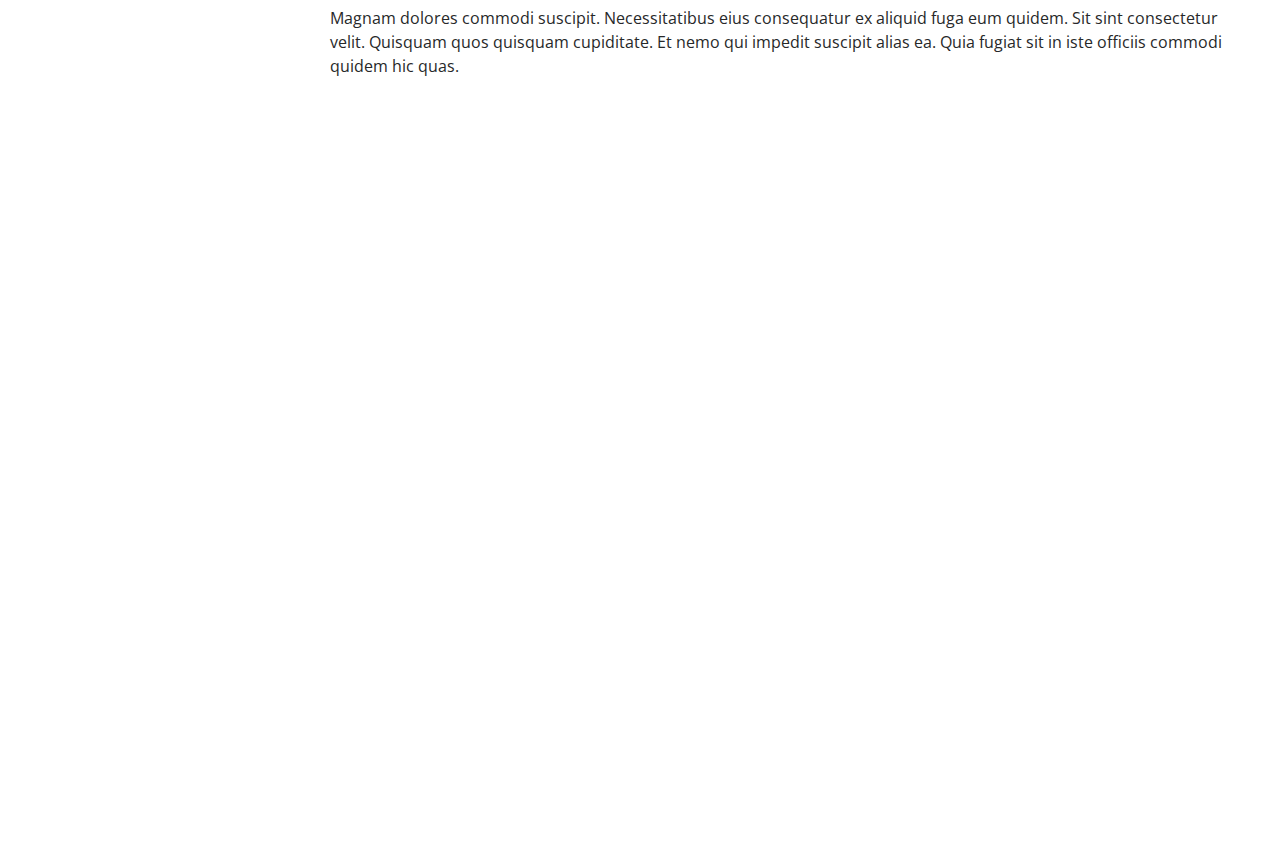
==== commit 74dbd803: "upload source code" ====
--- a/index.html
+++ b/index.html
@@ -110,7 +110,7 @@
               </div>
               <div class="col-lg-6">
                 <ul>
-                  <li><i class="bi bi-chevron-right"></i> <strong>Age:</strong> <span>30</span></li>
+                  <li><i class="bi bi-chevron-right"></i> <strong>Age:</strong> <span>19</span></li>
                   <li><i class="bi bi-chevron-right"></i> <strong>Degree:</strong> <span>Master</span></li>
                   <li><i class="bi bi-chevron-right"></i> <strong>Email:</strong> <span>22130275@st.hcmuaf.edu.vn</span></li>
                   <li><i class="bi bi-chevron-right"></i> <strong>Freelance:</strong> <span>Available</span></li>
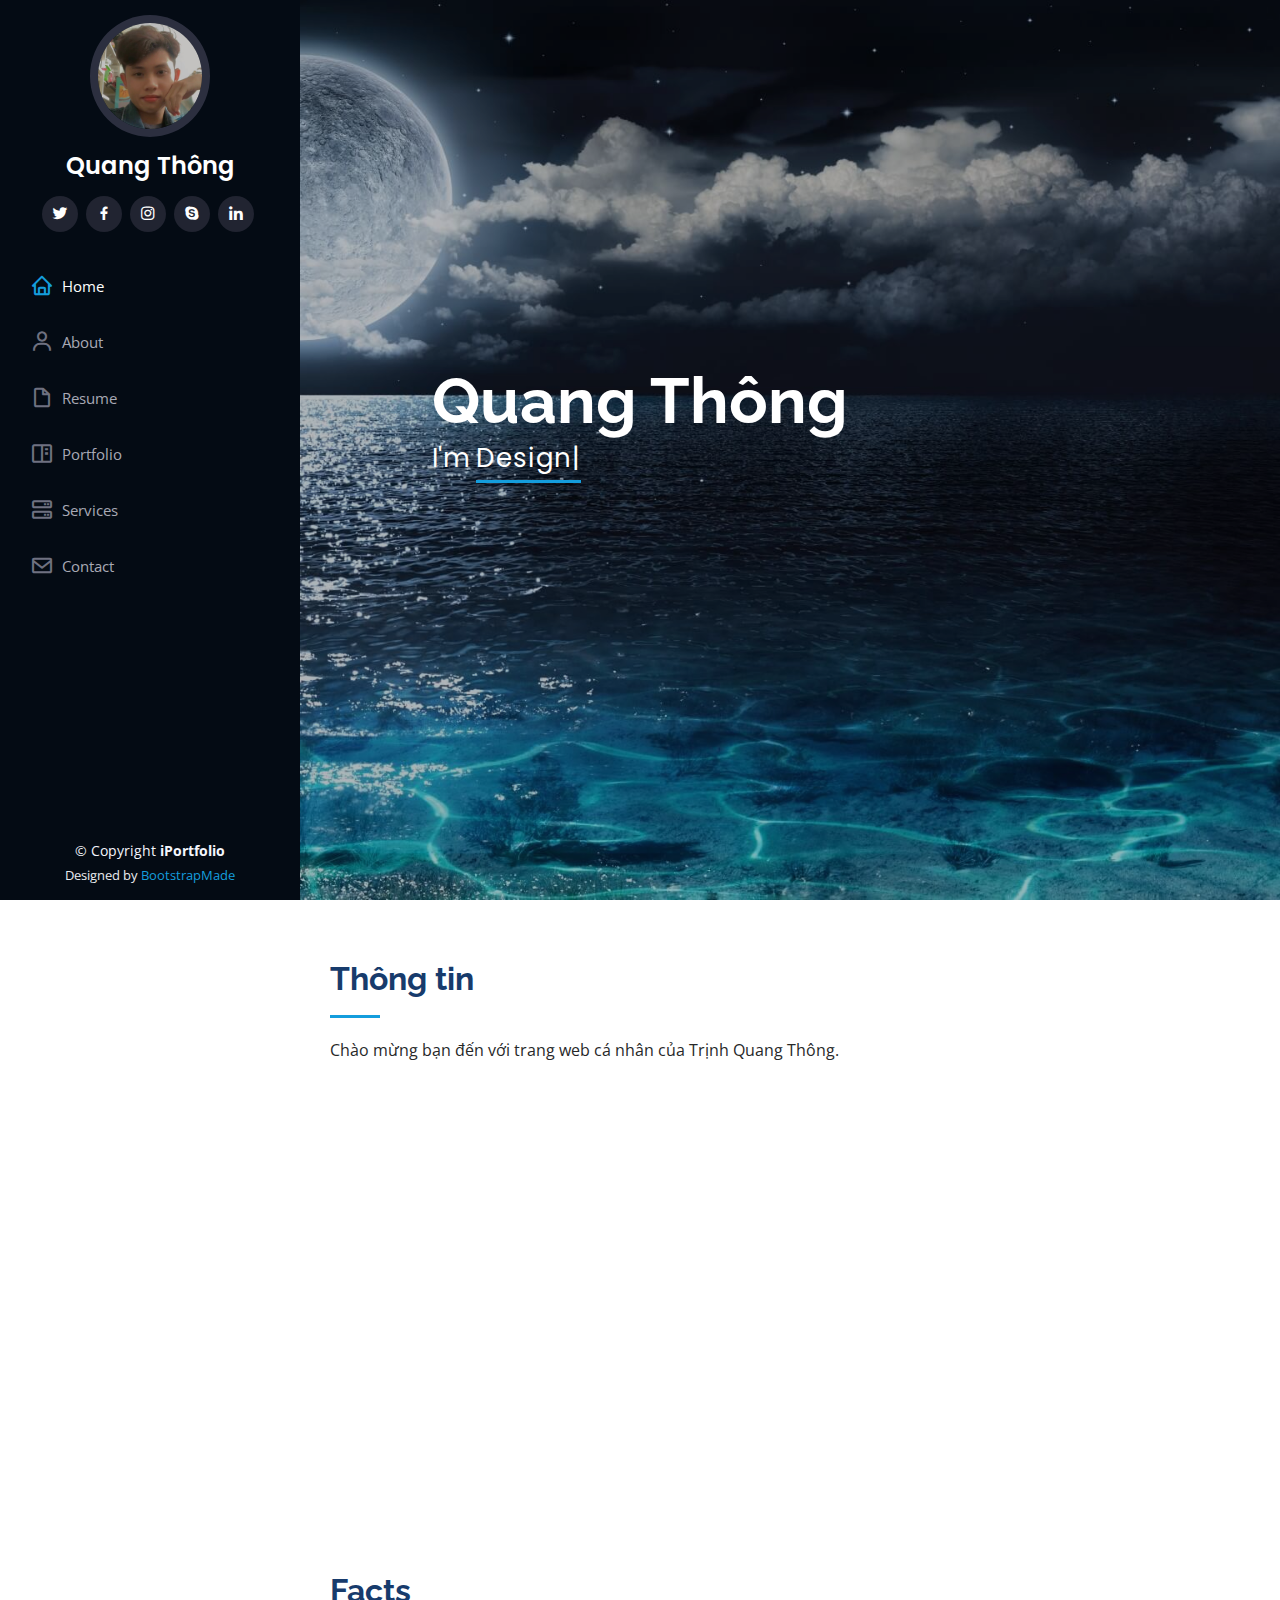
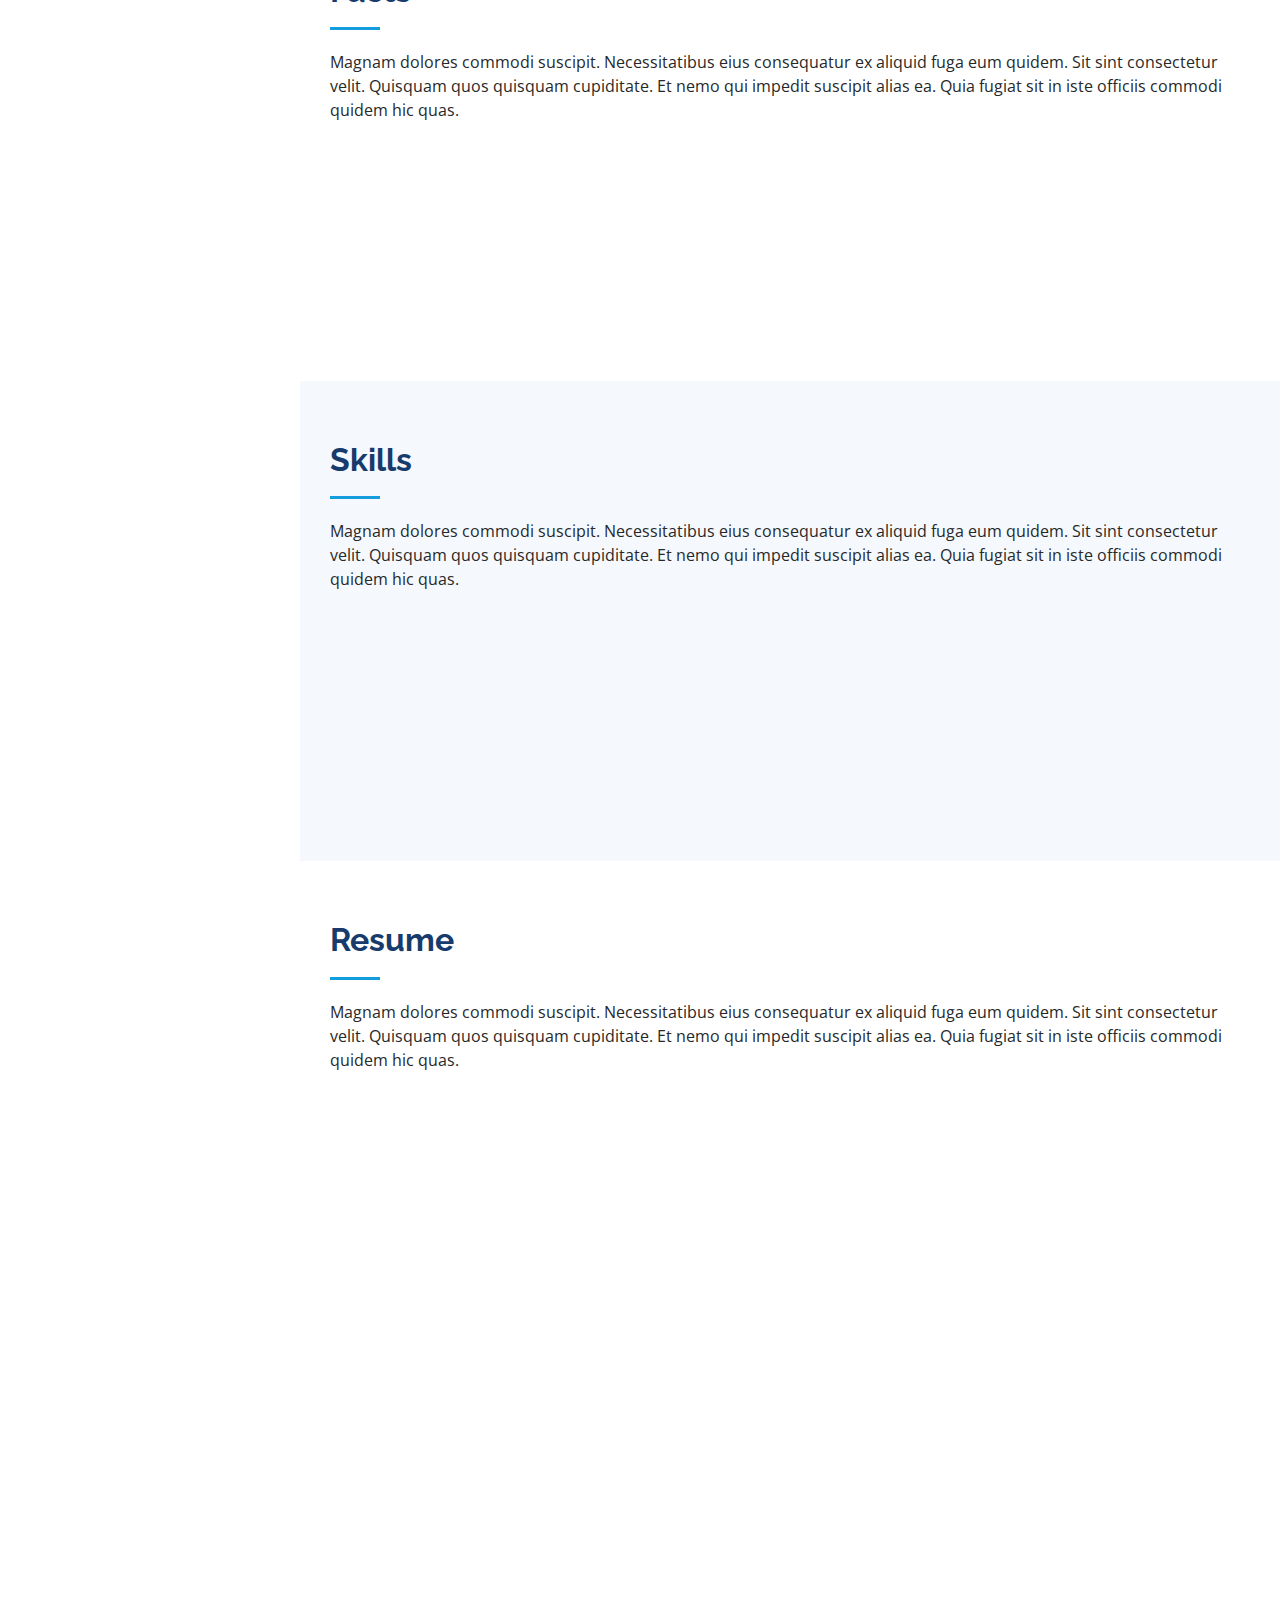
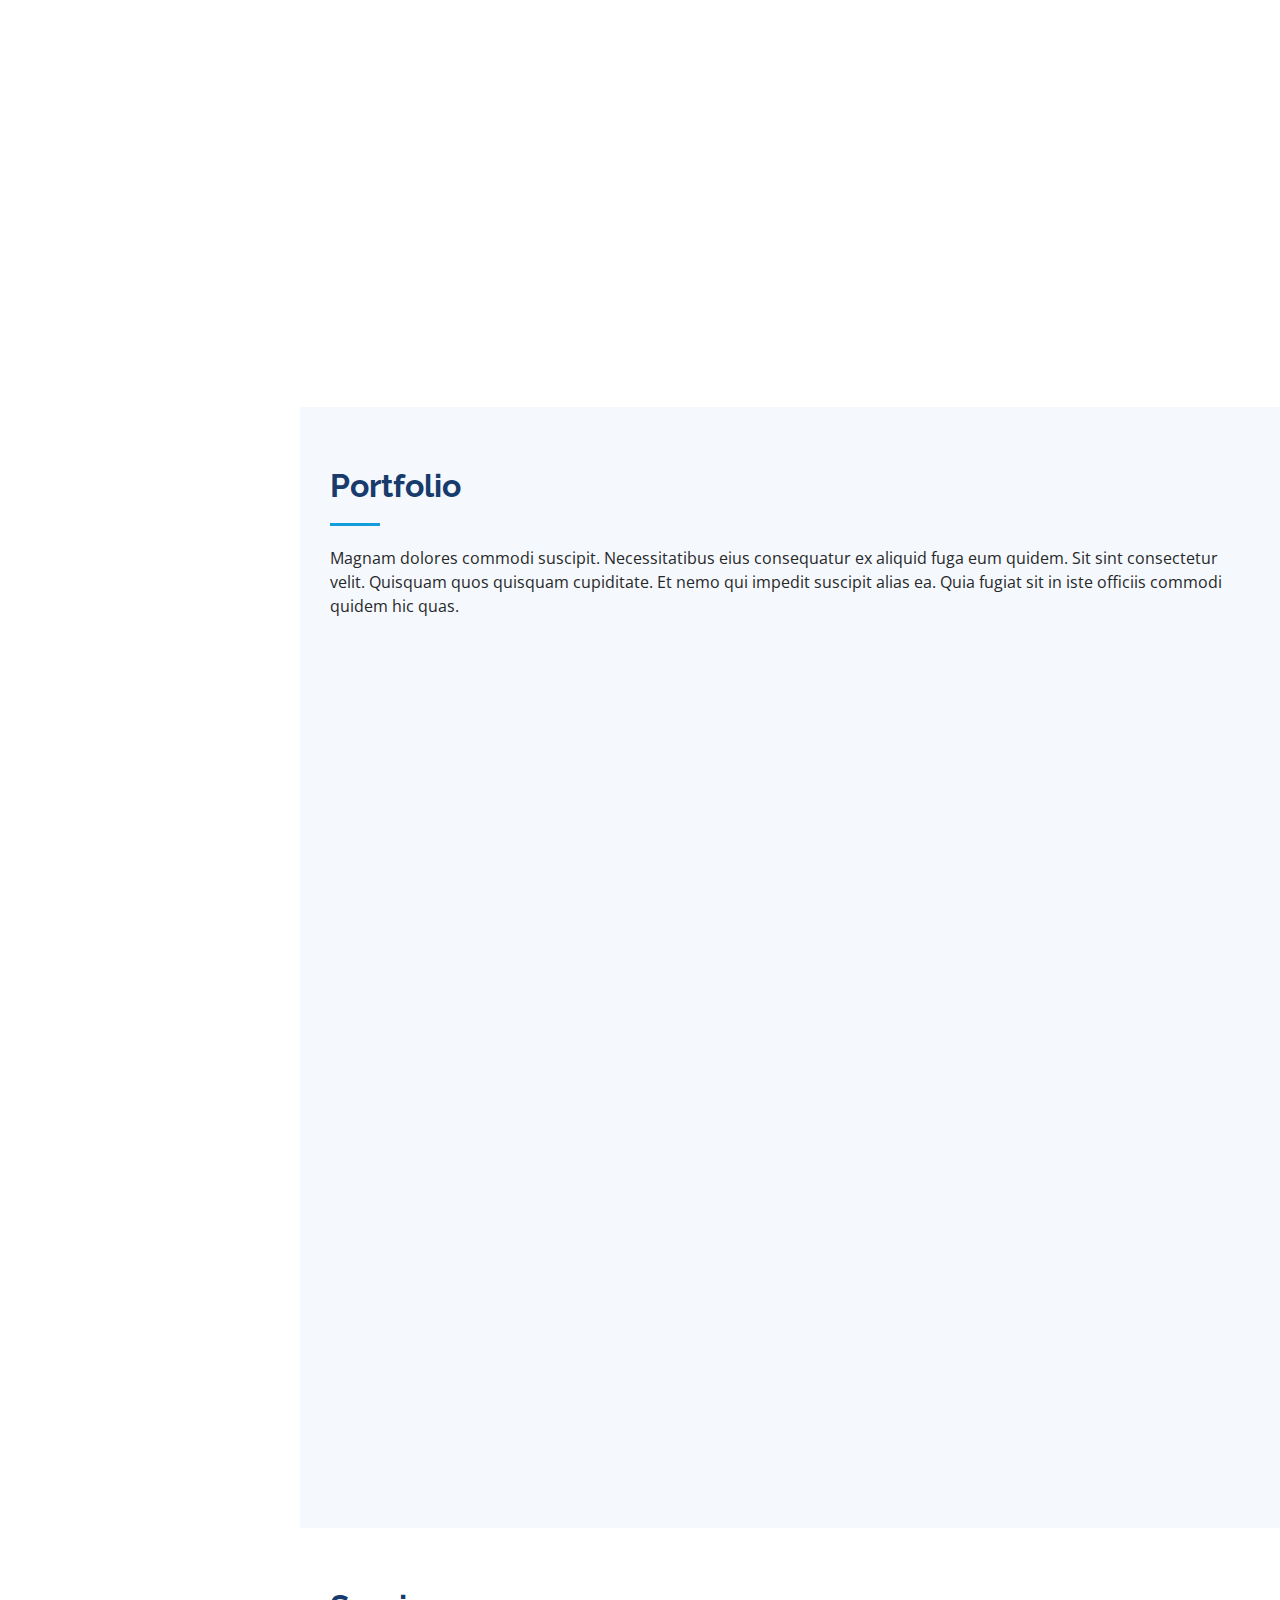
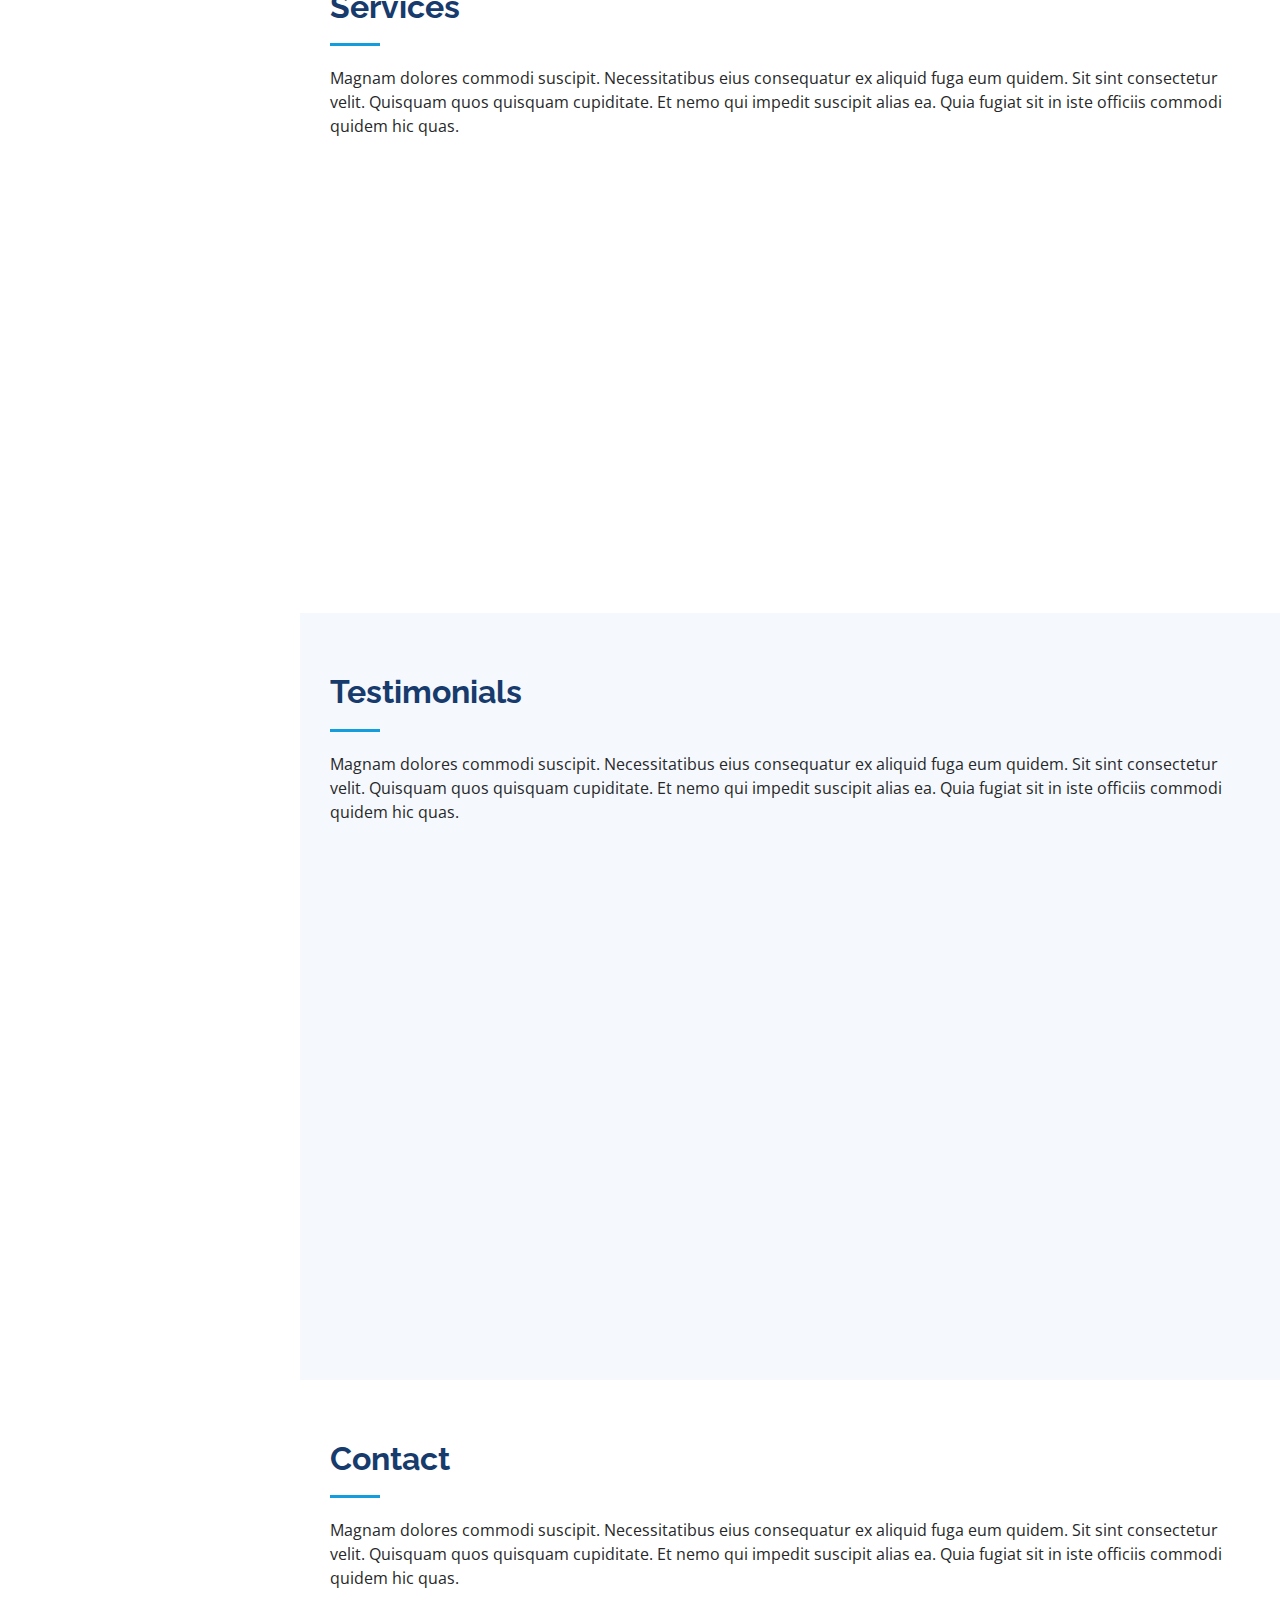
==== commit c8c72d2d: "Update index.html" ====
--- a/index.html
+++ b/index.html
@@ -50,7 +50,7 @@
         <h1 class="text-light"><a href="index.html">Quang Thông</a></h1>
         <div class="social-links mt-3 text-center">
           <a href="#" class="twitter"><i class="bx bxl-twitter"></i></a>
-          <a href="#" class="facebook"><i class="bx bxl-facebook"></i></a>
+          <a href="https://www.facebook.com/zensly2604" class="facebook"><i class="bx bxl-facebook"></i></a>
           <a href="#" class="instagram"><i class="bx bxl-instagram"></i></a>
           <a href="#" class="google-plus"><i class="bx bxl-skype"></i></a>
           <a href="#" class="linkedin"><i class="bx bxl-linkedin"></i></a>
@@ -60,7 +60,7 @@
       <nav id="navbar" class="nav-menu navbar">
         <ul>
           <li><a href="#hero" class="nav-link scrollto active"><i class="bx bx-home"></i> <span>Home</span></a></li>
-          <li><a href="#about" class="nav-link scrollto"><i class="bx bx-user"></i> <span>About</span></a></li>
+          <li><a href="about.html" class="nav-link scrollto"><i class="bx bx-user"></i> <span>About</span></a></li>
           <li><a href="#resume" class="nav-link scrollto"><i class="bx bx-file-blank"></i> <span>Resume</span></a></li>
           <li><a href="#portfolio" class="nav-link scrollto"><i class="bx bx-book-content"></i> <span>Portfolio</span></a></li>
           <li><a href="#services" class="nav-link scrollto"><i class="bx bx-server"></i> <span>Services</span></a></li>
@@ -85,8 +85,8 @@
       <div class="container">
 
         <div class="section-title">
-          <h2>About</h2>
-          <p>Magnam dolores commodi suscipit. Necessitatibus eius consequatur ex aliquid fuga eum quidem. Sit sint consectetur velit. Quisquam quos quisquam cupiditate. Et nemo qui impedit suscipit alias ea. Quia fugiat sit in iste officiis commodi quidem hic quas.</p>
+          <h2>Thông tin</h2>
+          <p>Chào mừng bạn đến với trang web cá nhân của Trịnh Quang Thông.</p>
         </div>
 
         <div class="row">
@@ -94,26 +94,22 @@
             <img src="assets/img/profile-img.jpg" class="img-fluid" alt="">
           </div>
           <div class="col-lg-8 pt-4 pt-lg-0 content" data-aos="fade-left">
-            <h3>UI/UX Designer &amp; Web Developer.</h3>
-            <p class="fst-italic">
-              Lorem ipsum dolor sit amet, consectetur adipiscing elit, sed do eiusmod tempor incididunt ut labore et dolore
-              magna aliqua.
-            </p>
+            <h3>Thông tin cá nhân.</h3>
             <div class="row">
               <div class="col-lg-6">
                 <ul>
-                  <li><i class="bi bi-chevron-right"></i> <strong>Birthday:</strong> <span>2 June 2004</span></li>
-                  <li><i class="bi bi-chevron-right"></i> <strong>Website:</strong> <span>www.example.com</span></li>
-                  <li><i class="bi bi-chevron-right"></i> <strong>Phone:</strong> <span>+84 327 562 363</span></li>
-                  <li><i class="bi bi-chevron-right"></i> <strong>School:</strong> <span>Nong Lam University</span></li>
+                  <li><i class="bi bi-chevron-right"></i> <strong>Họ và tên:</strong> <span>Trịnh Quang Thông</span></li>
+                  <li><i class="bi bi-chevron-right"></i> <strong>Ngày sinh:</strong> <span>02-06-2004</span></li>
+                  <li><i class="bi bi-chevron-right"></i> <strong>Điện thoại:</strong> <span>0327 562 363</span></li>
+                  <li><i class="bi bi-chevron-right"></i> <strong>Email:</strong> <span>22130275@st.hcmuaf.edu.vn</span></li>
                 </ul>
               </div>
               <div class="col-lg-6">
                 <ul>
-                  <li><i class="bi bi-chevron-right"></i> <strong>Age:</strong> <span>19</span></li>
-                  <li><i class="bi bi-chevron-right"></i> <strong>Degree:</strong> <span>Master</span></li>
-                  <li><i class="bi bi-chevron-right"></i> <strong>Email:</strong> <span>22130275@st.hcmuaf.edu.vn</span></li>
-                  <li><i class="bi bi-chevron-right"></i> <strong>Freelance:</strong> <span>Available</span></li>
+                  <li><i class="bi bi-chevron-right"></i> <strong>Trường:</strong> <span>Đại Học Nông Lâm TP.HCM</span></li>
+                  <li><i class="bi bi-chevron-right"></i> <strong>Khoa:</strong> <span>Công Nghệ Thông Tin</span></li>
+                  <li><i class="bi bi-chevron-right"></i> <strong>Lớp:</strong> <span>DH22DTC</span></li>
+                  <li><i class="bi bi-chevron-right"></i> <strong>MSSV:</strong> <span>22130275</span></li>
                 </ul>
               </div>
             </div>
@@ -659,4 +655,4 @@
 
 </body>
 
-</html>+</html>
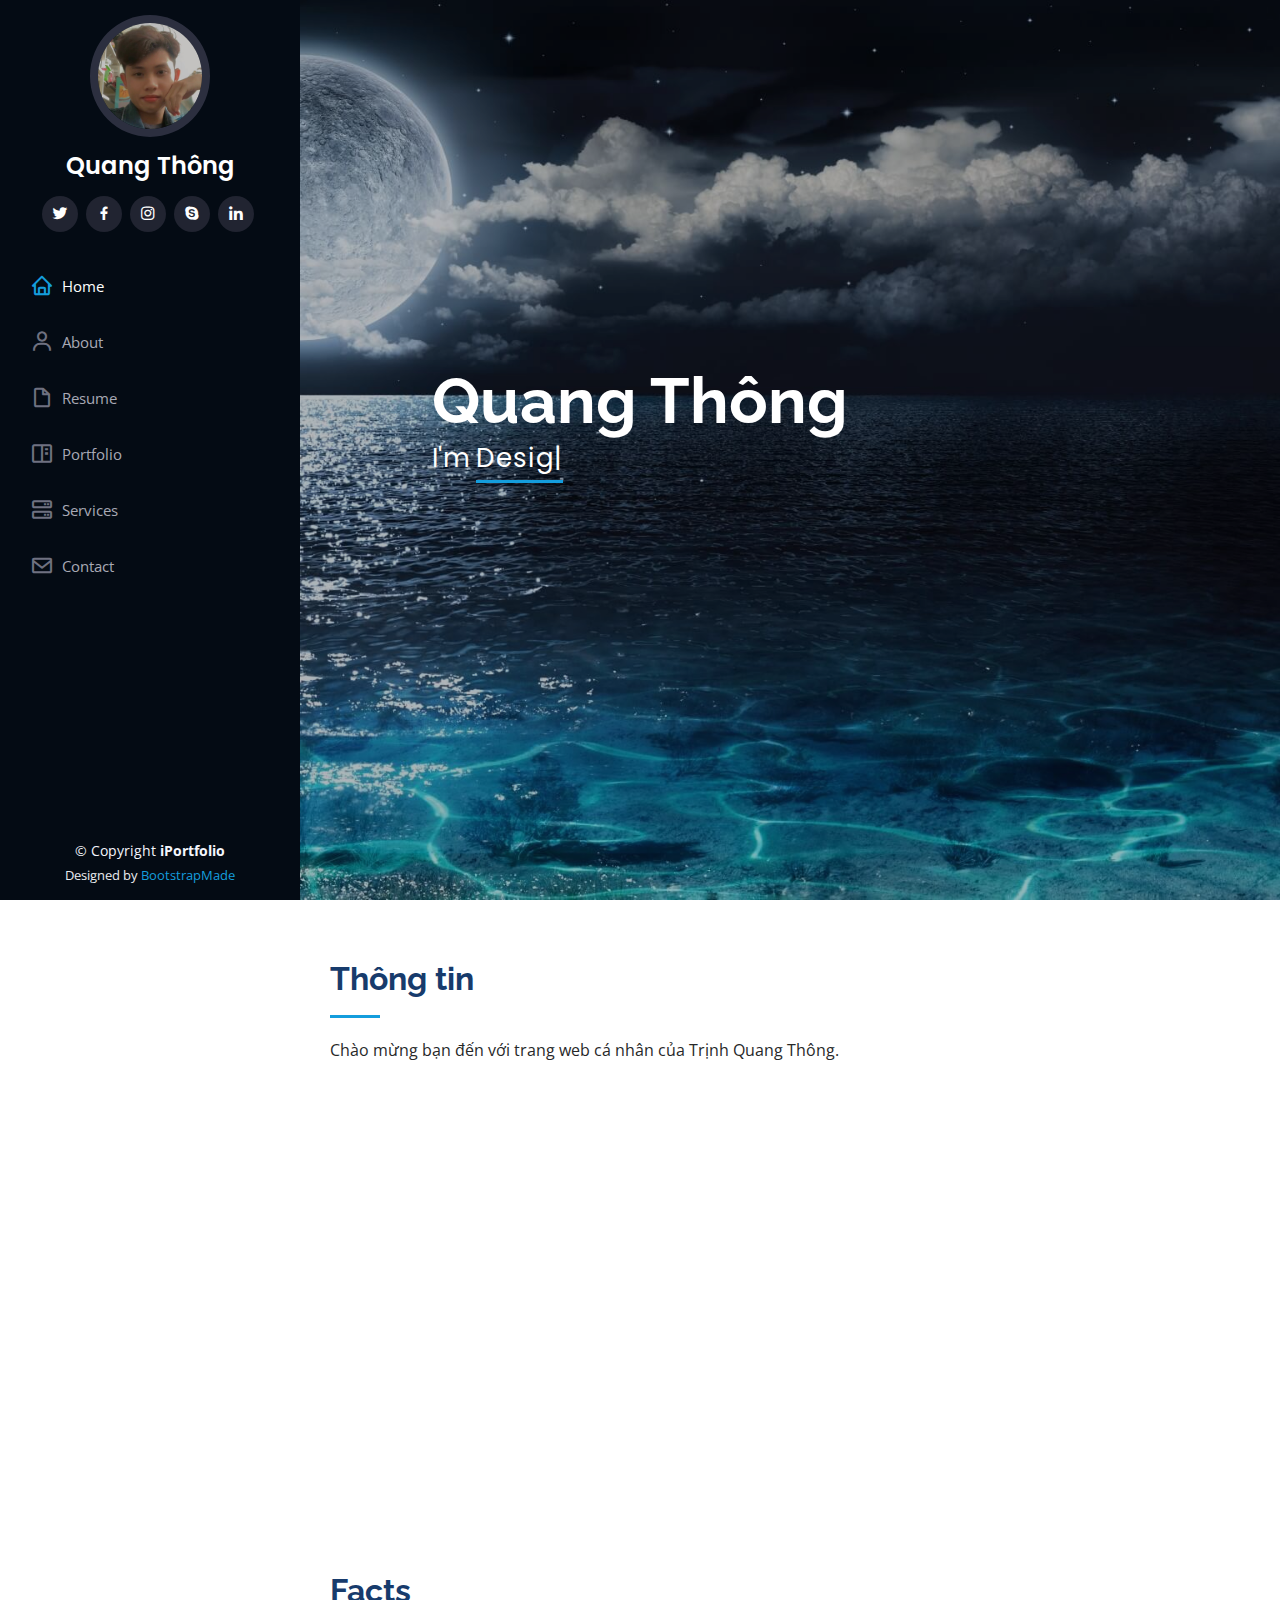
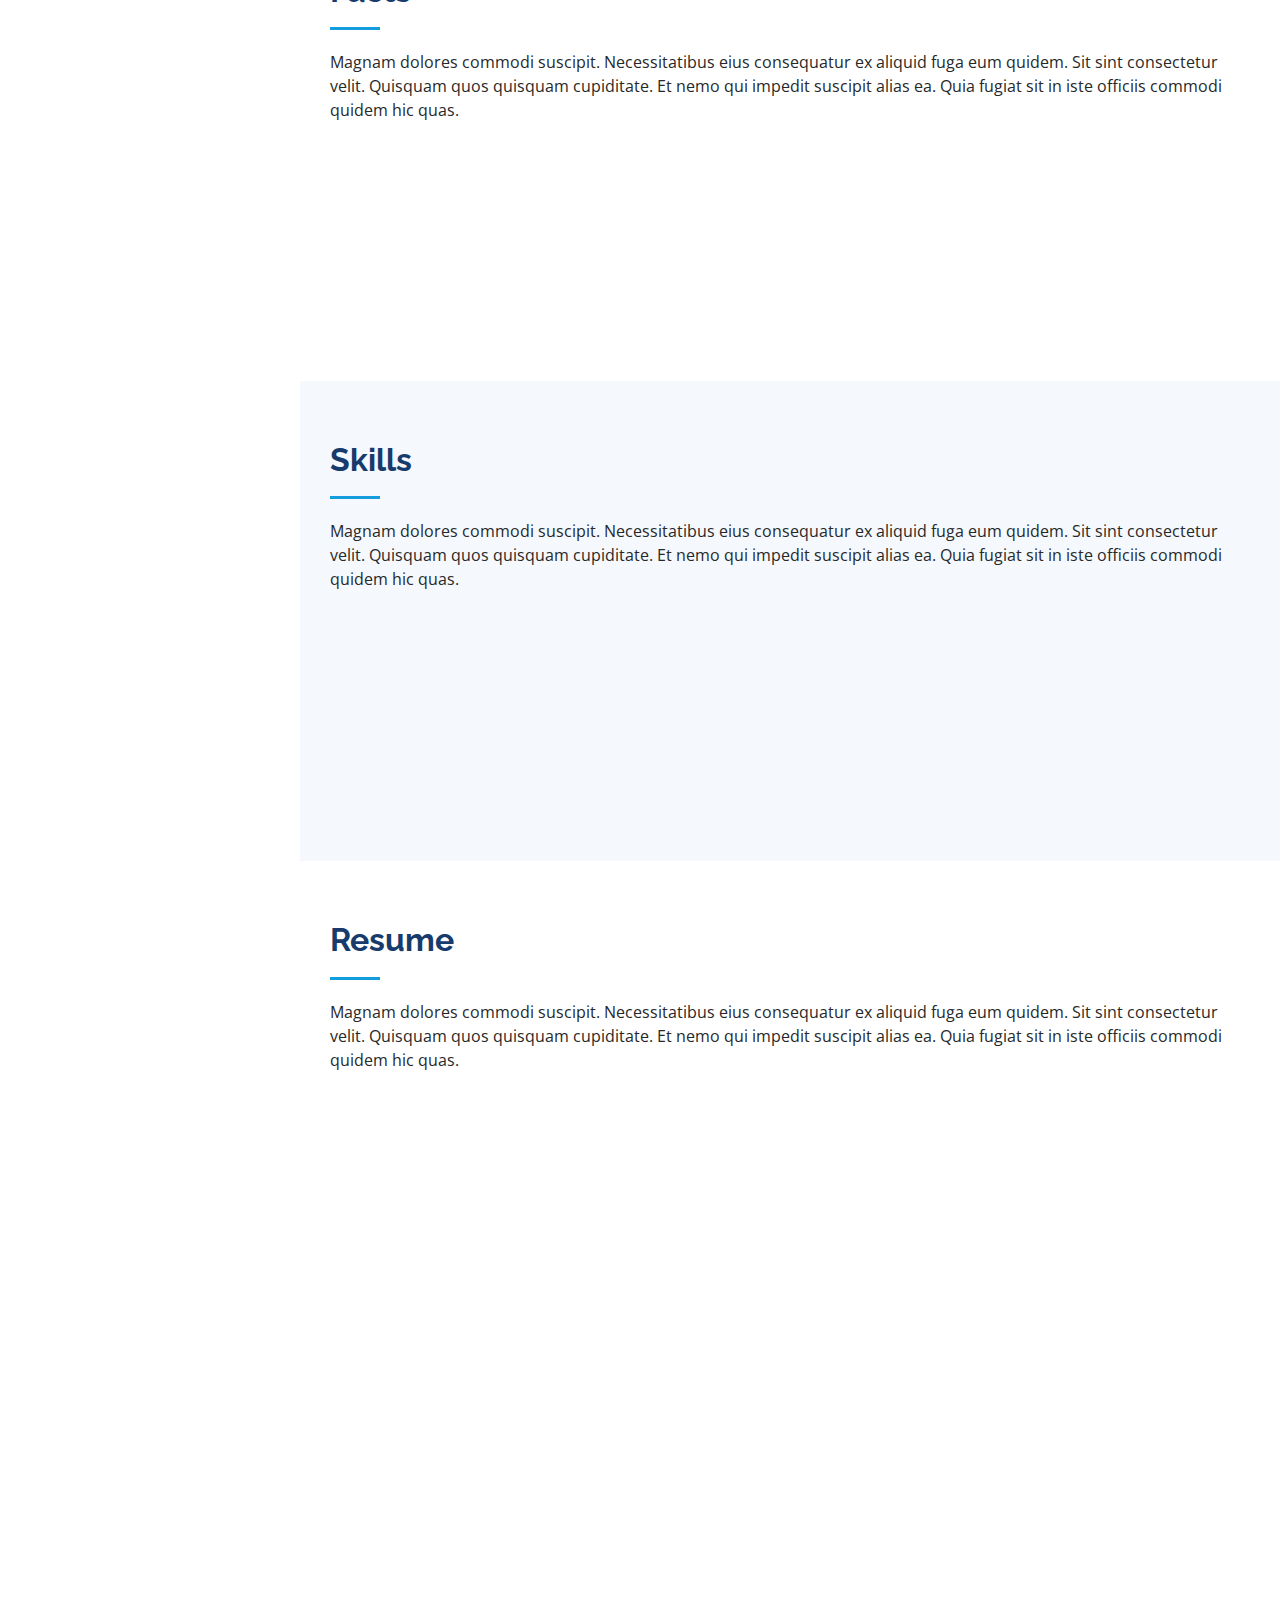
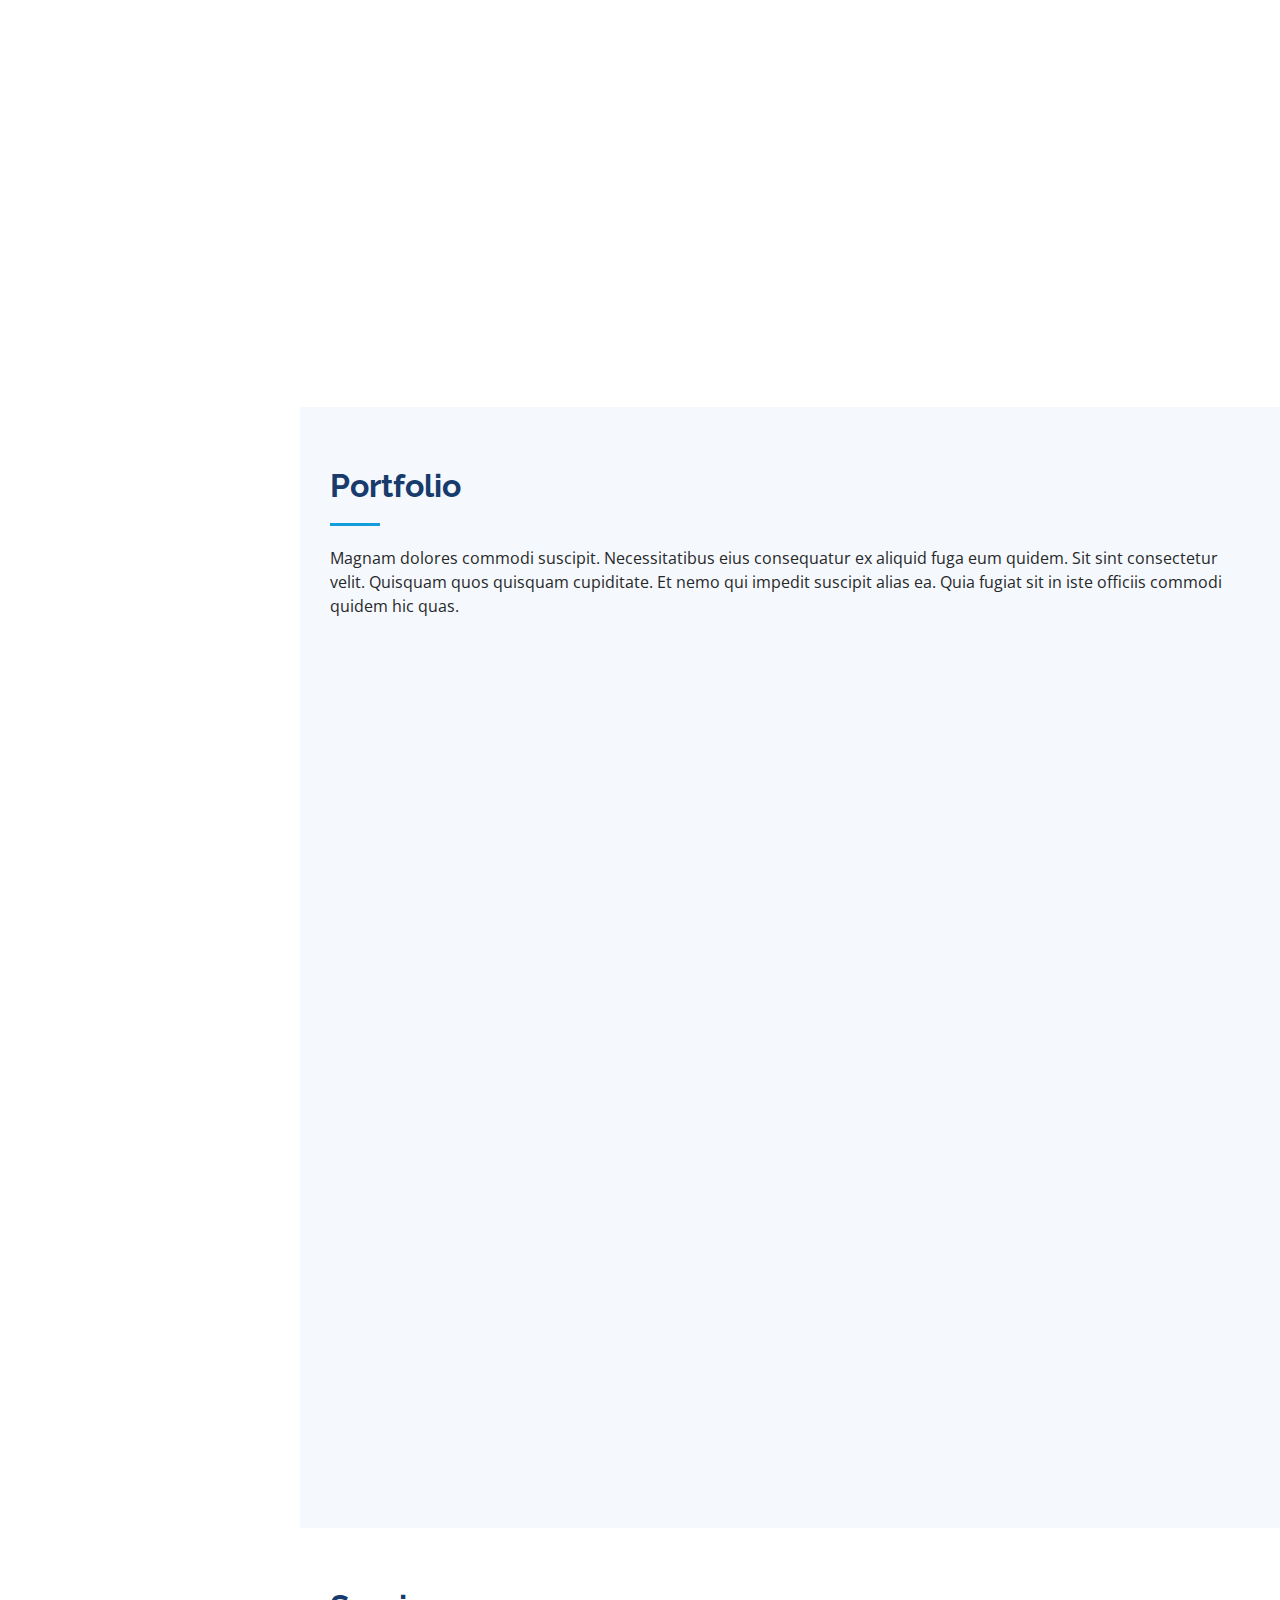
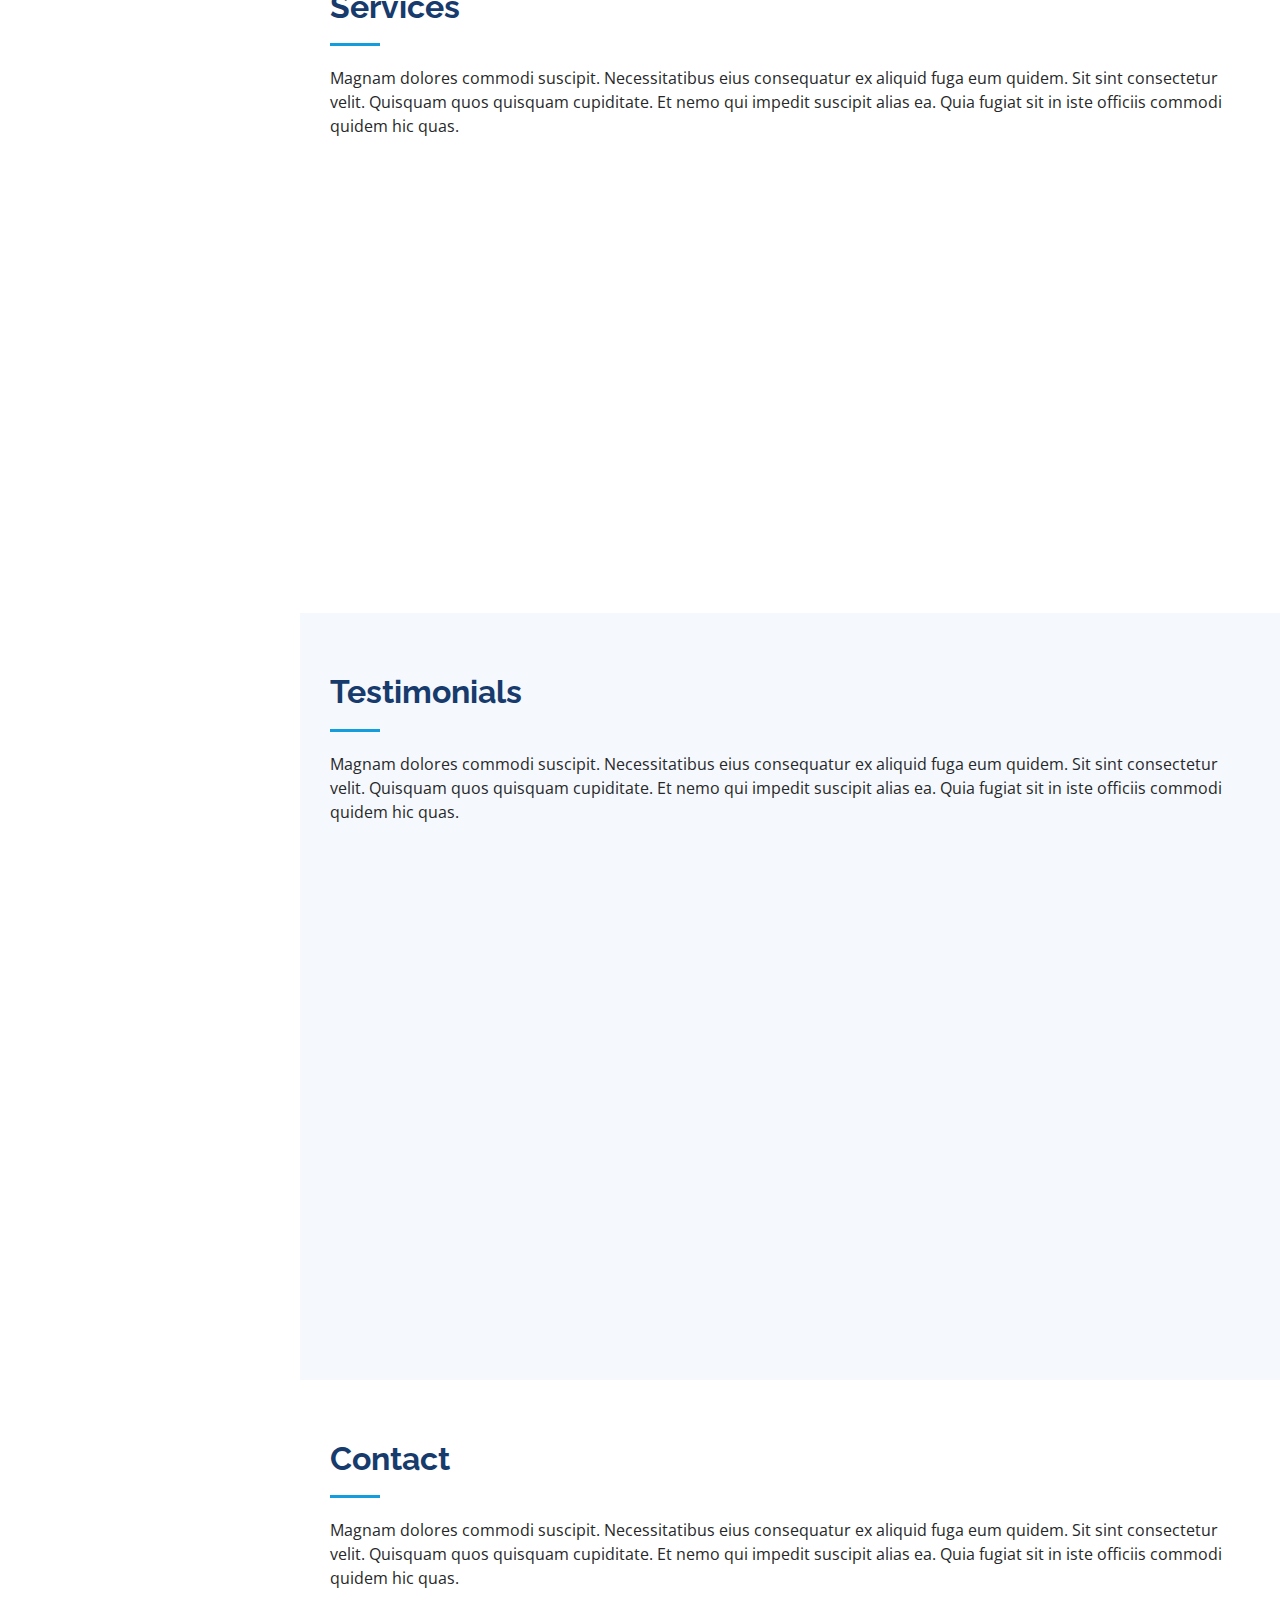
==== commit 74c15019: "Update index.html" ====
--- a/index.html
+++ b/index.html
@@ -5,7 +5,7 @@
   <meta charset="utf-8">
   <meta content="width=device-width, initial-scale=1.0" name="viewport">
 
-  <title>iPortfolio Bootstrap Template - Index</title>
+  <title>QuangThong's Web</title>
   <meta content="" name="description">
   <meta content="" name="keywords">
 
@@ -655,4 +655,4 @@
 
 </body>
 
-</html>
+</html>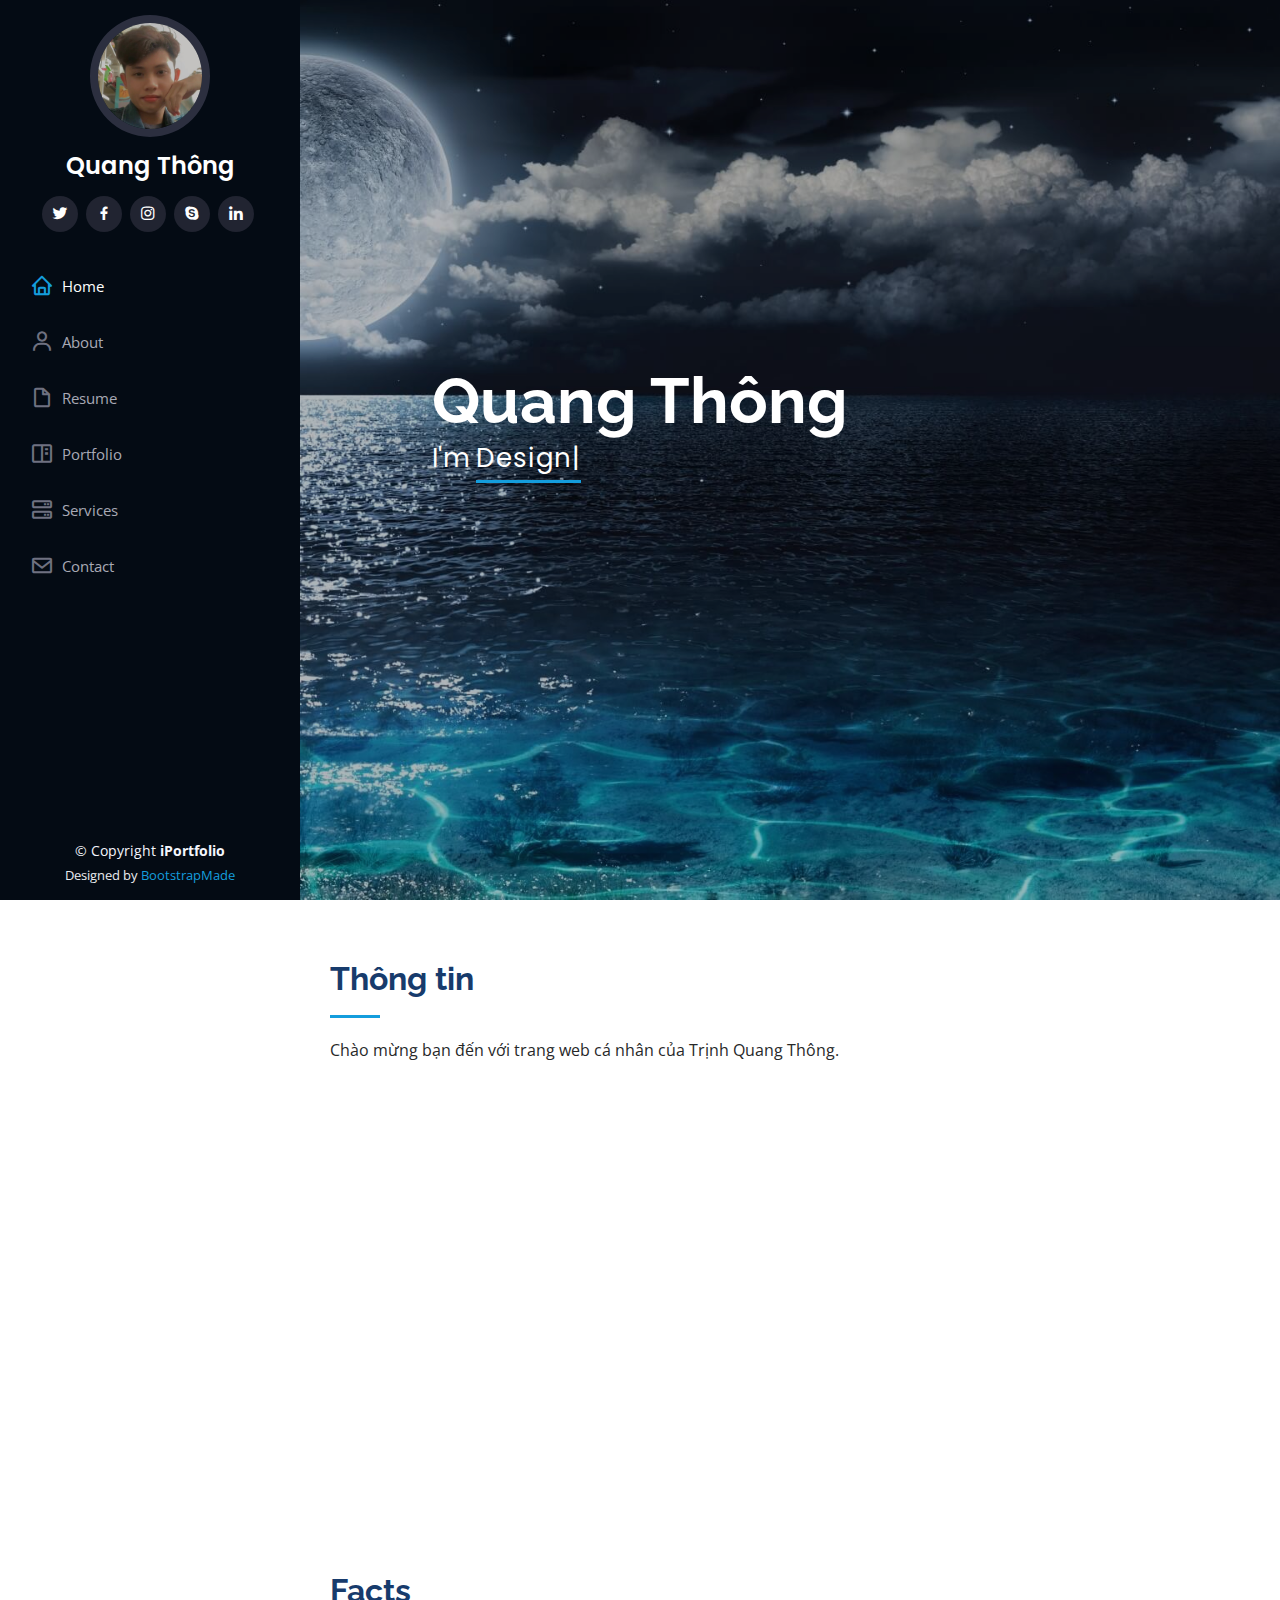
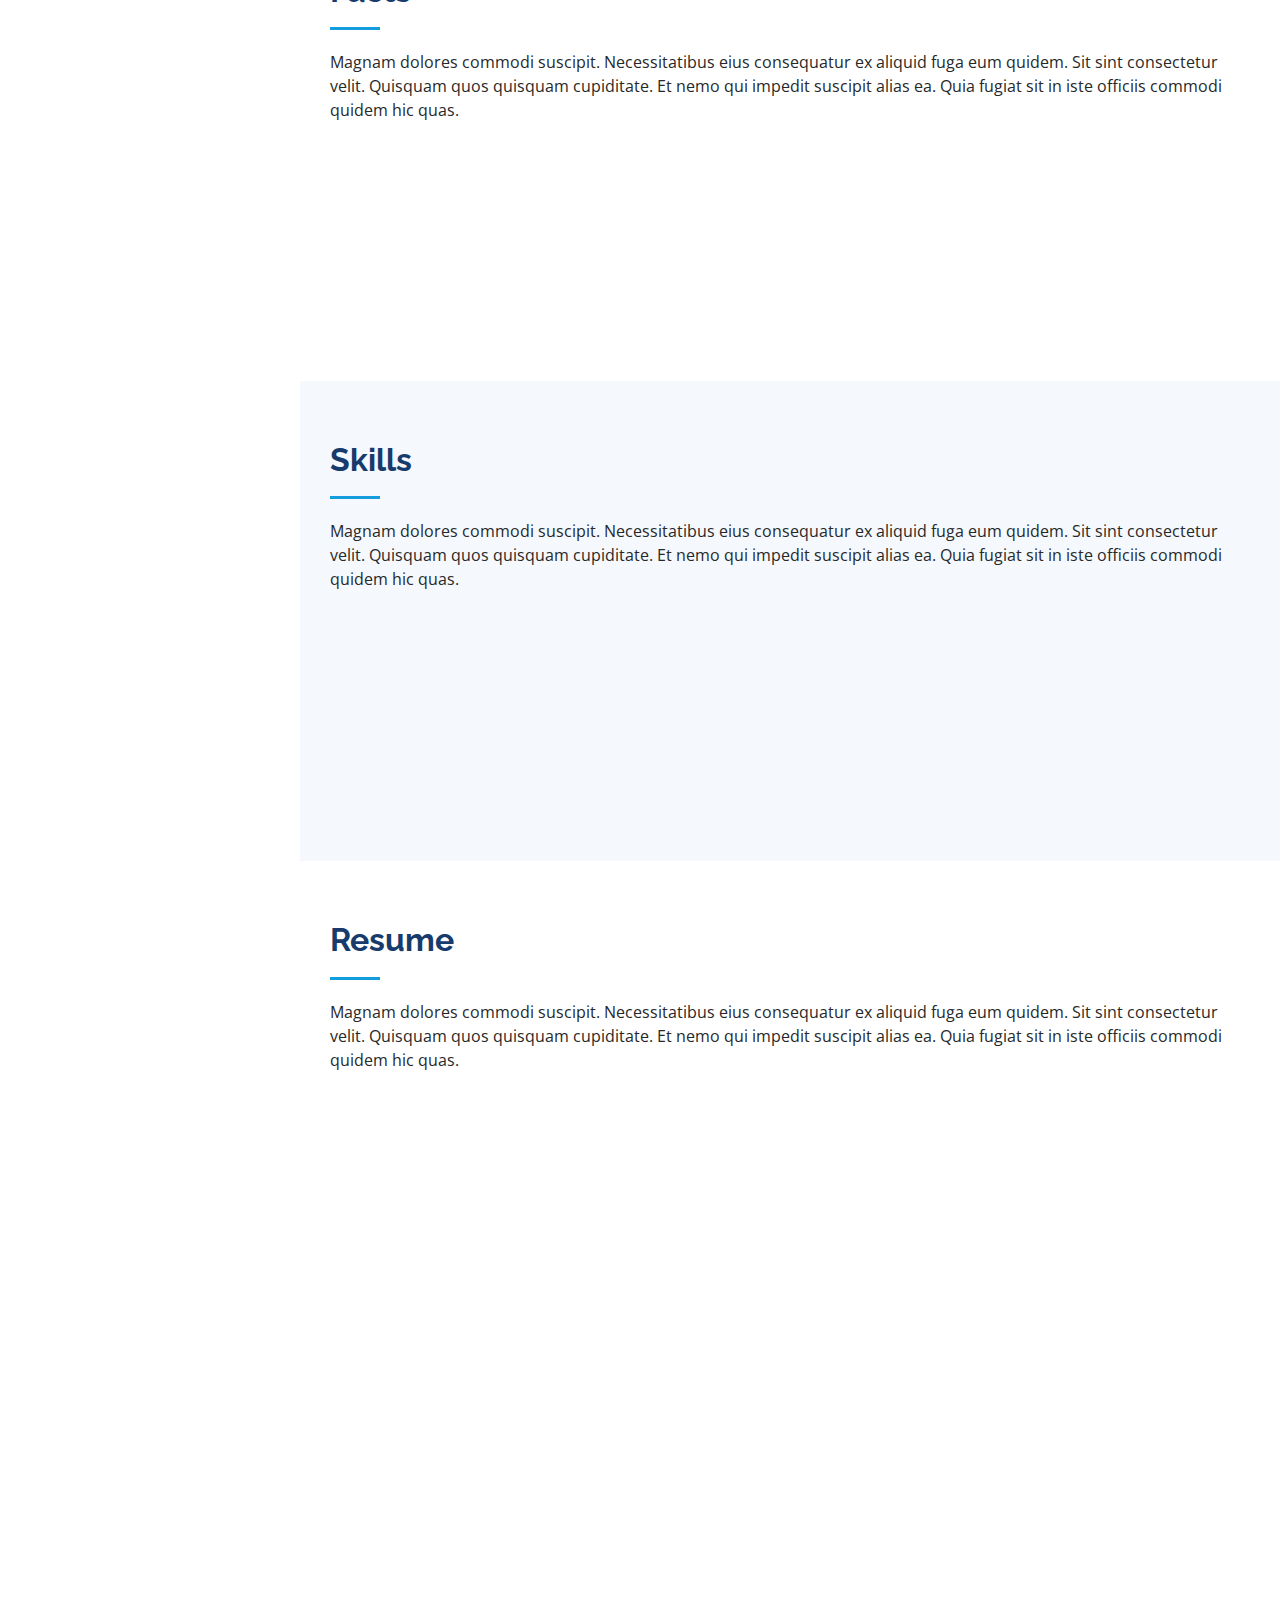
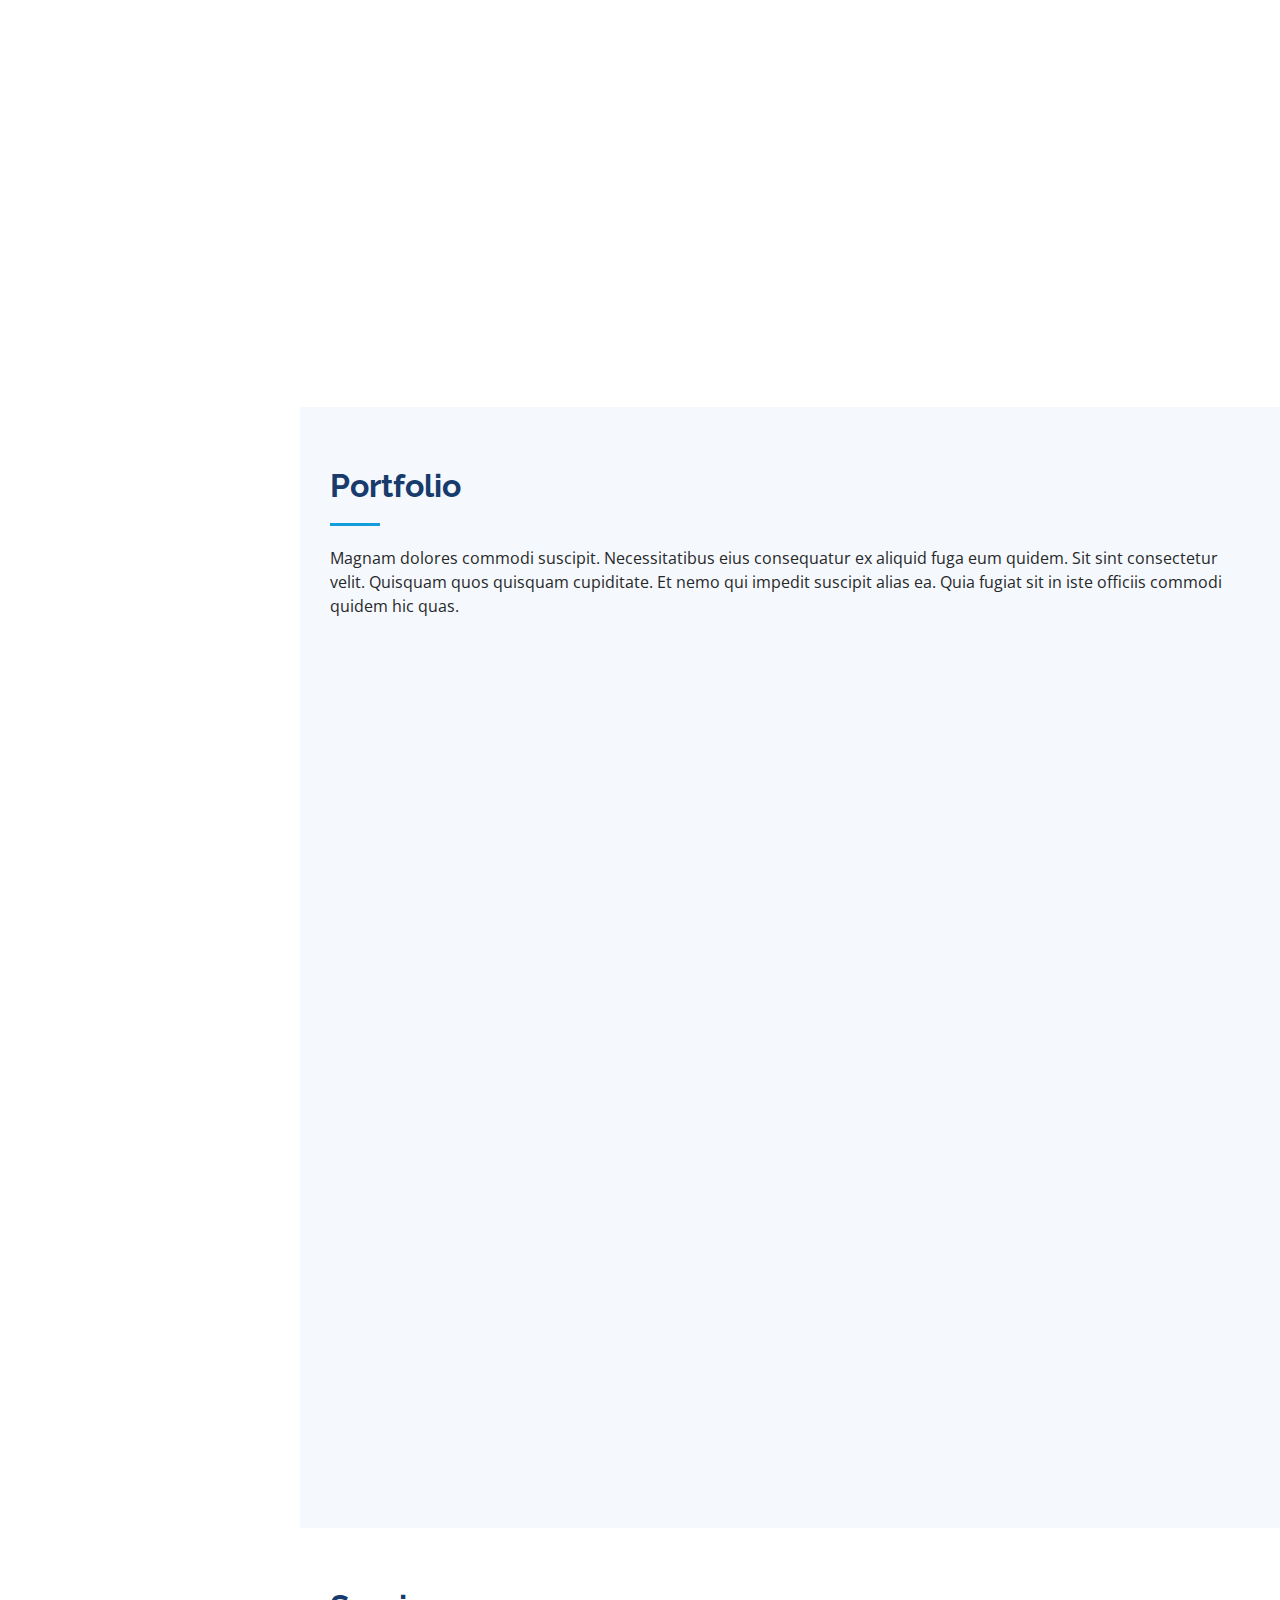
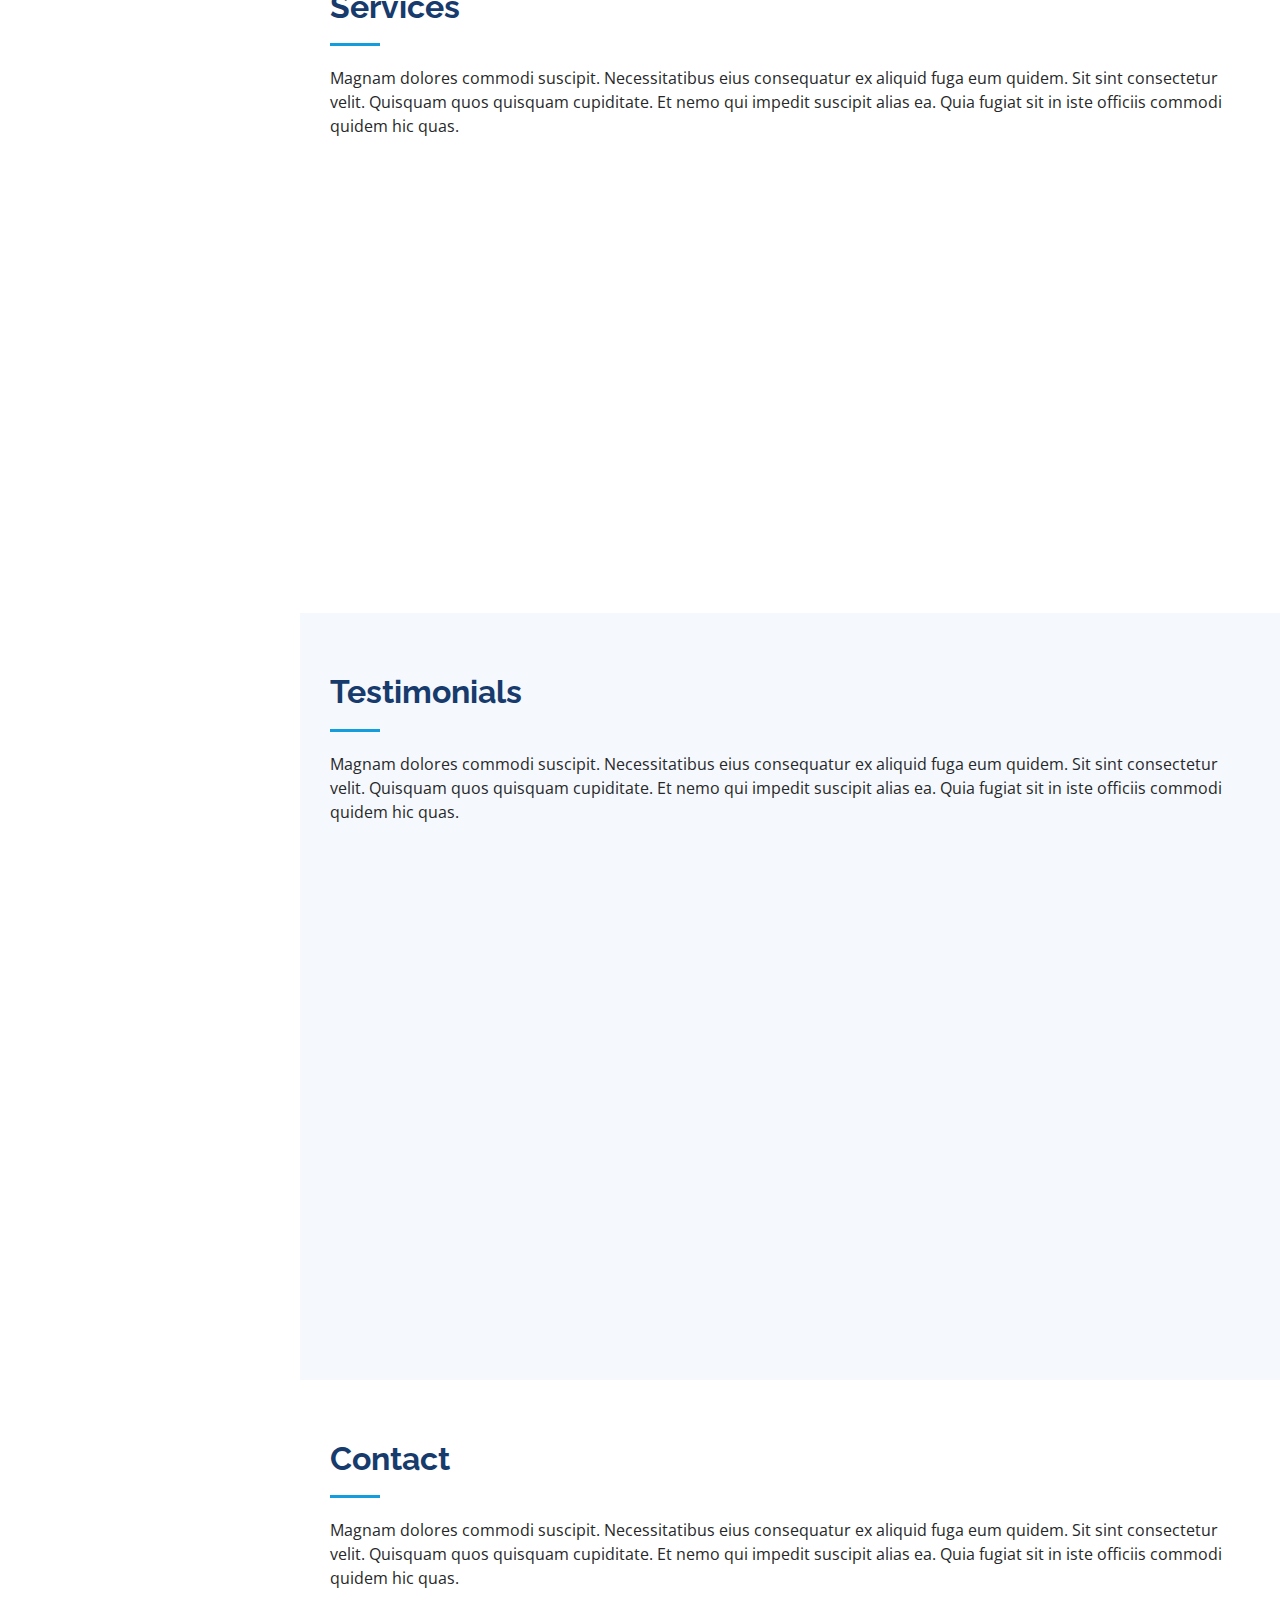
==== commit b1174a83: "Update index.html" ====
--- a/index.html
+++ b/index.html
@@ -655,4 +655,4 @@
 
 </body>
 
-</html>+</html>
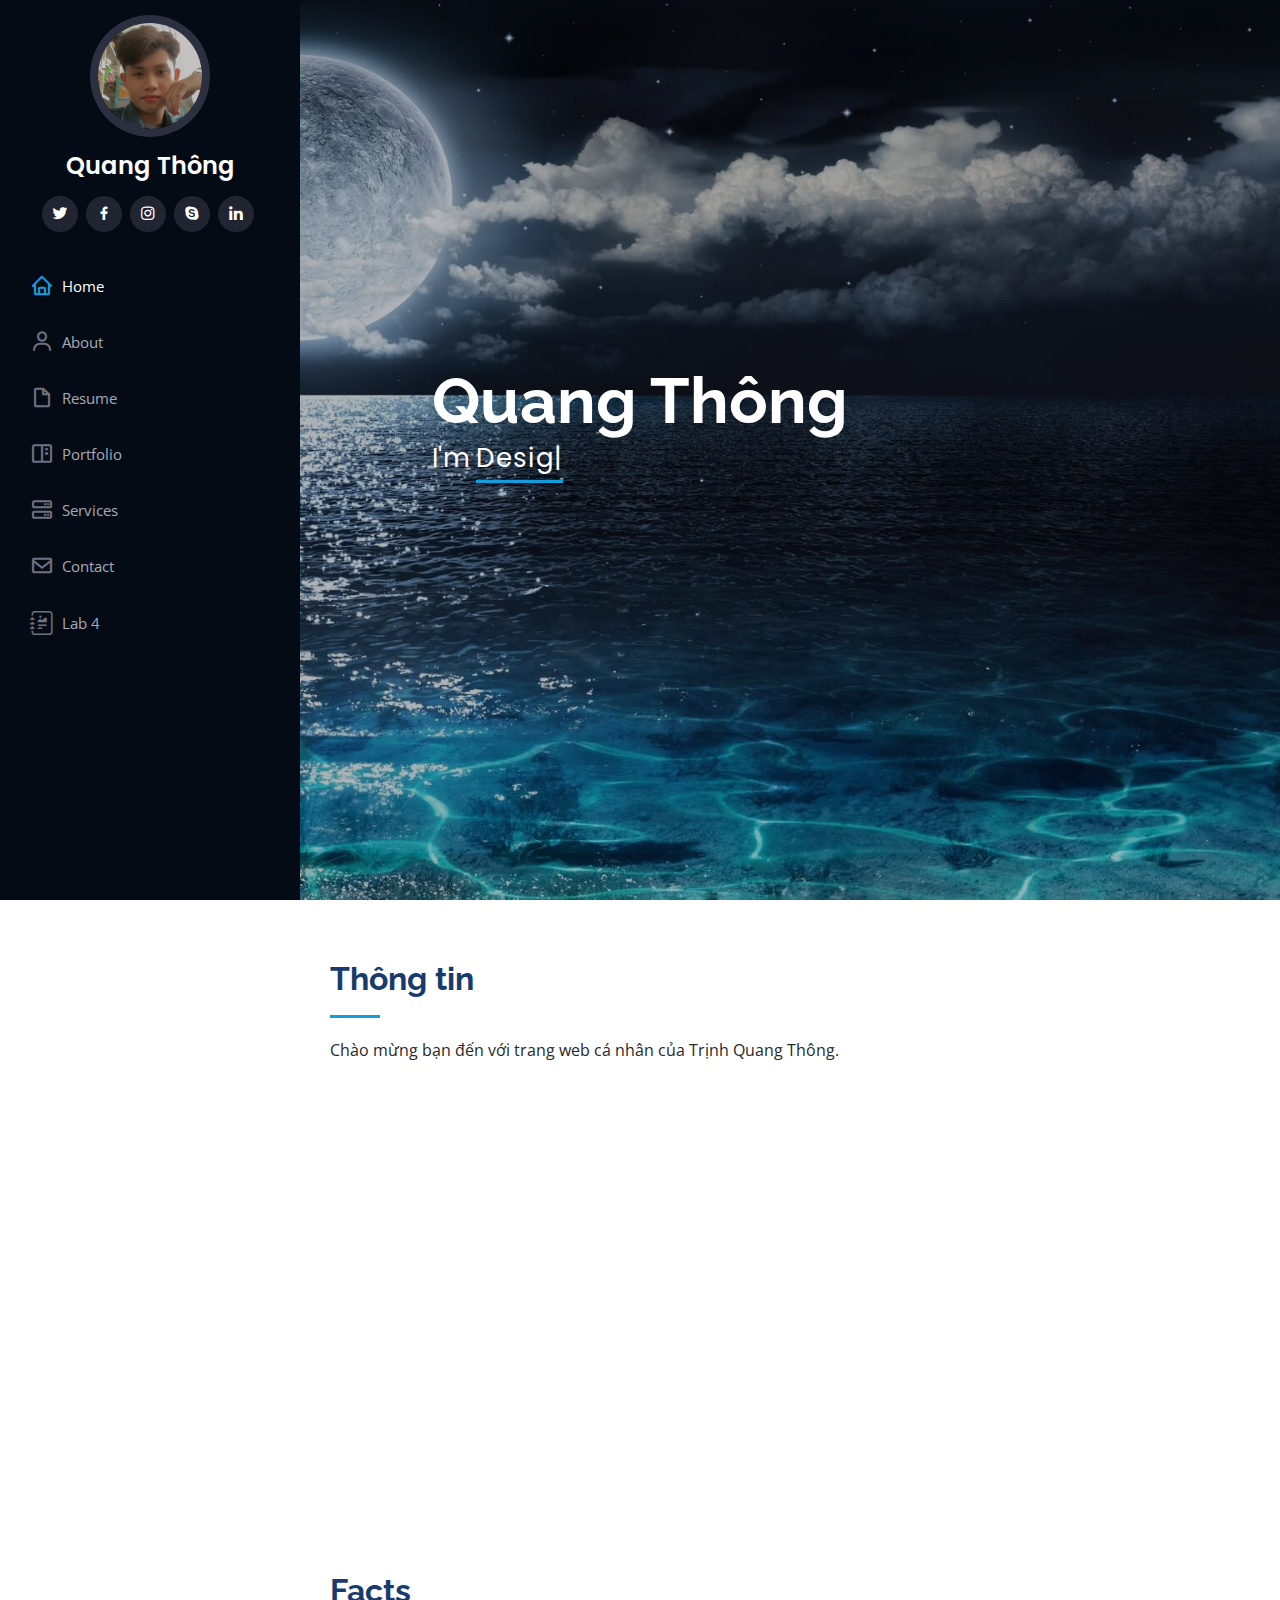
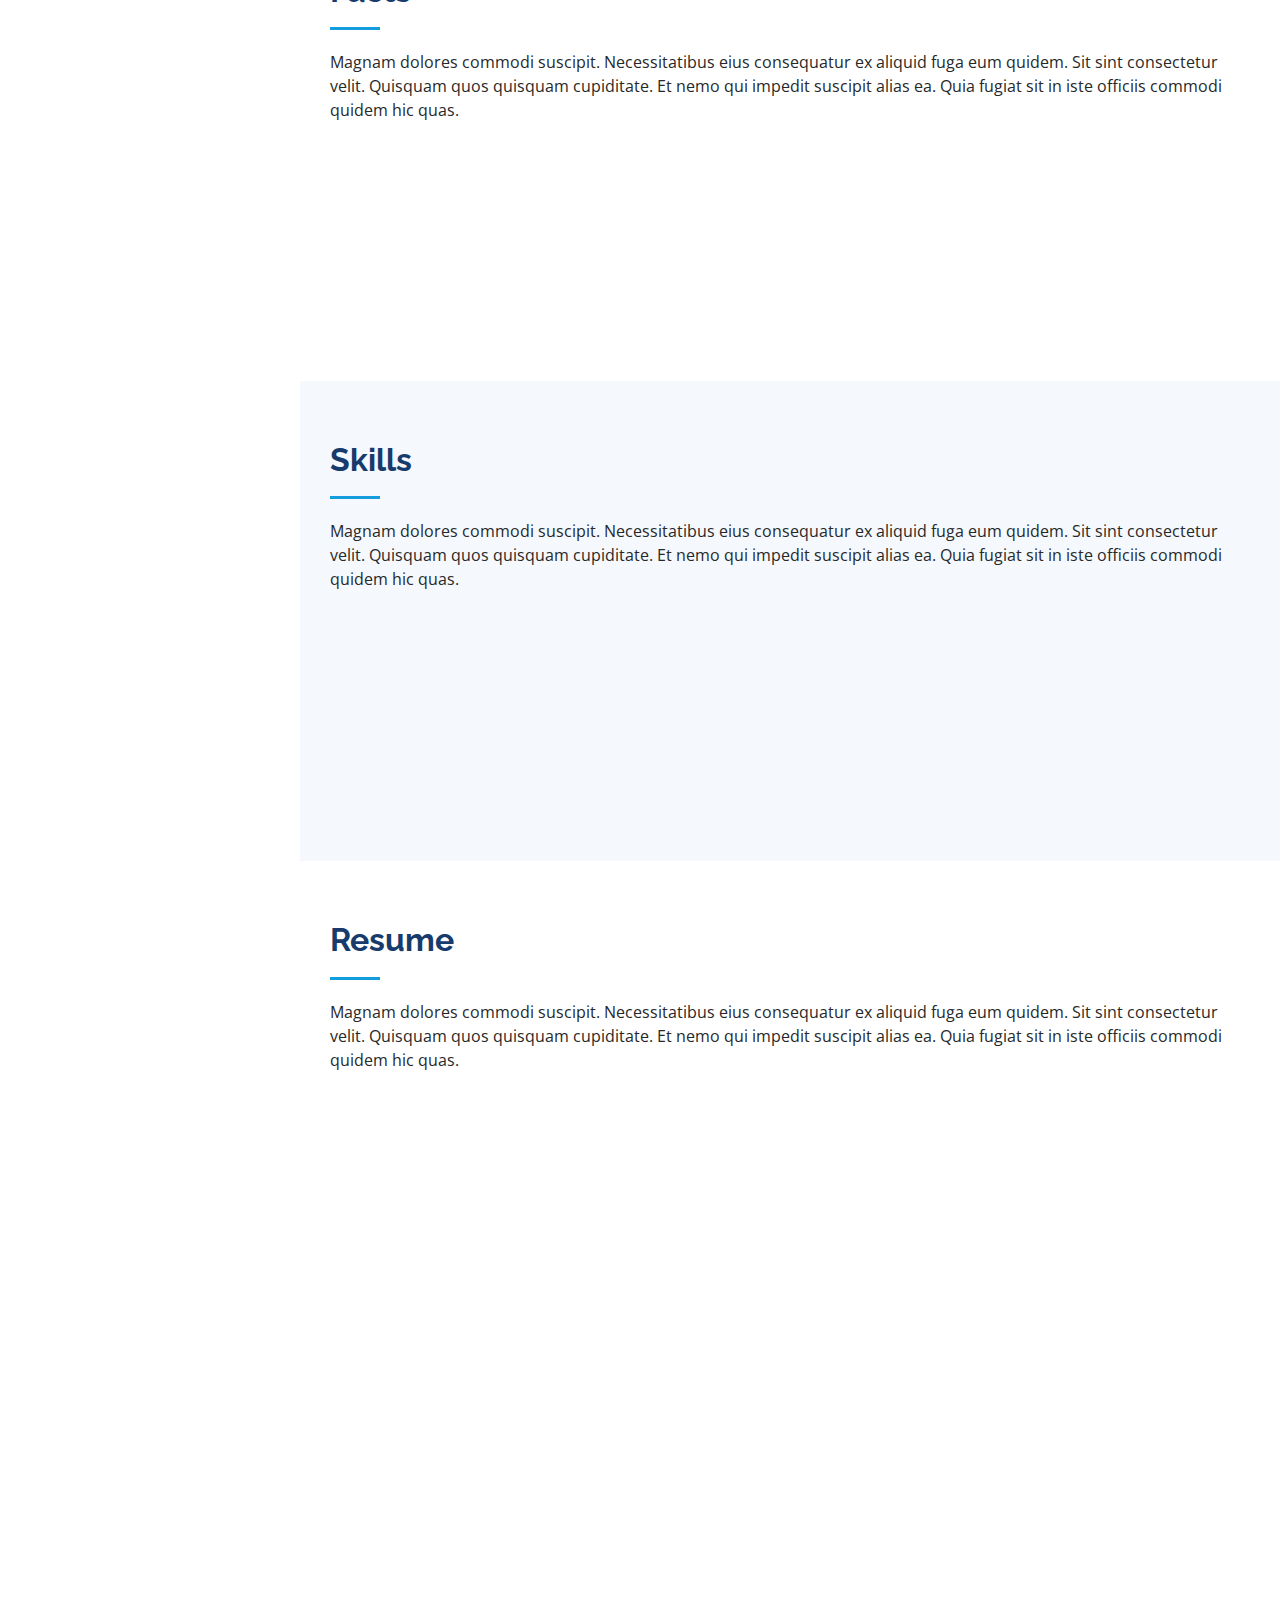
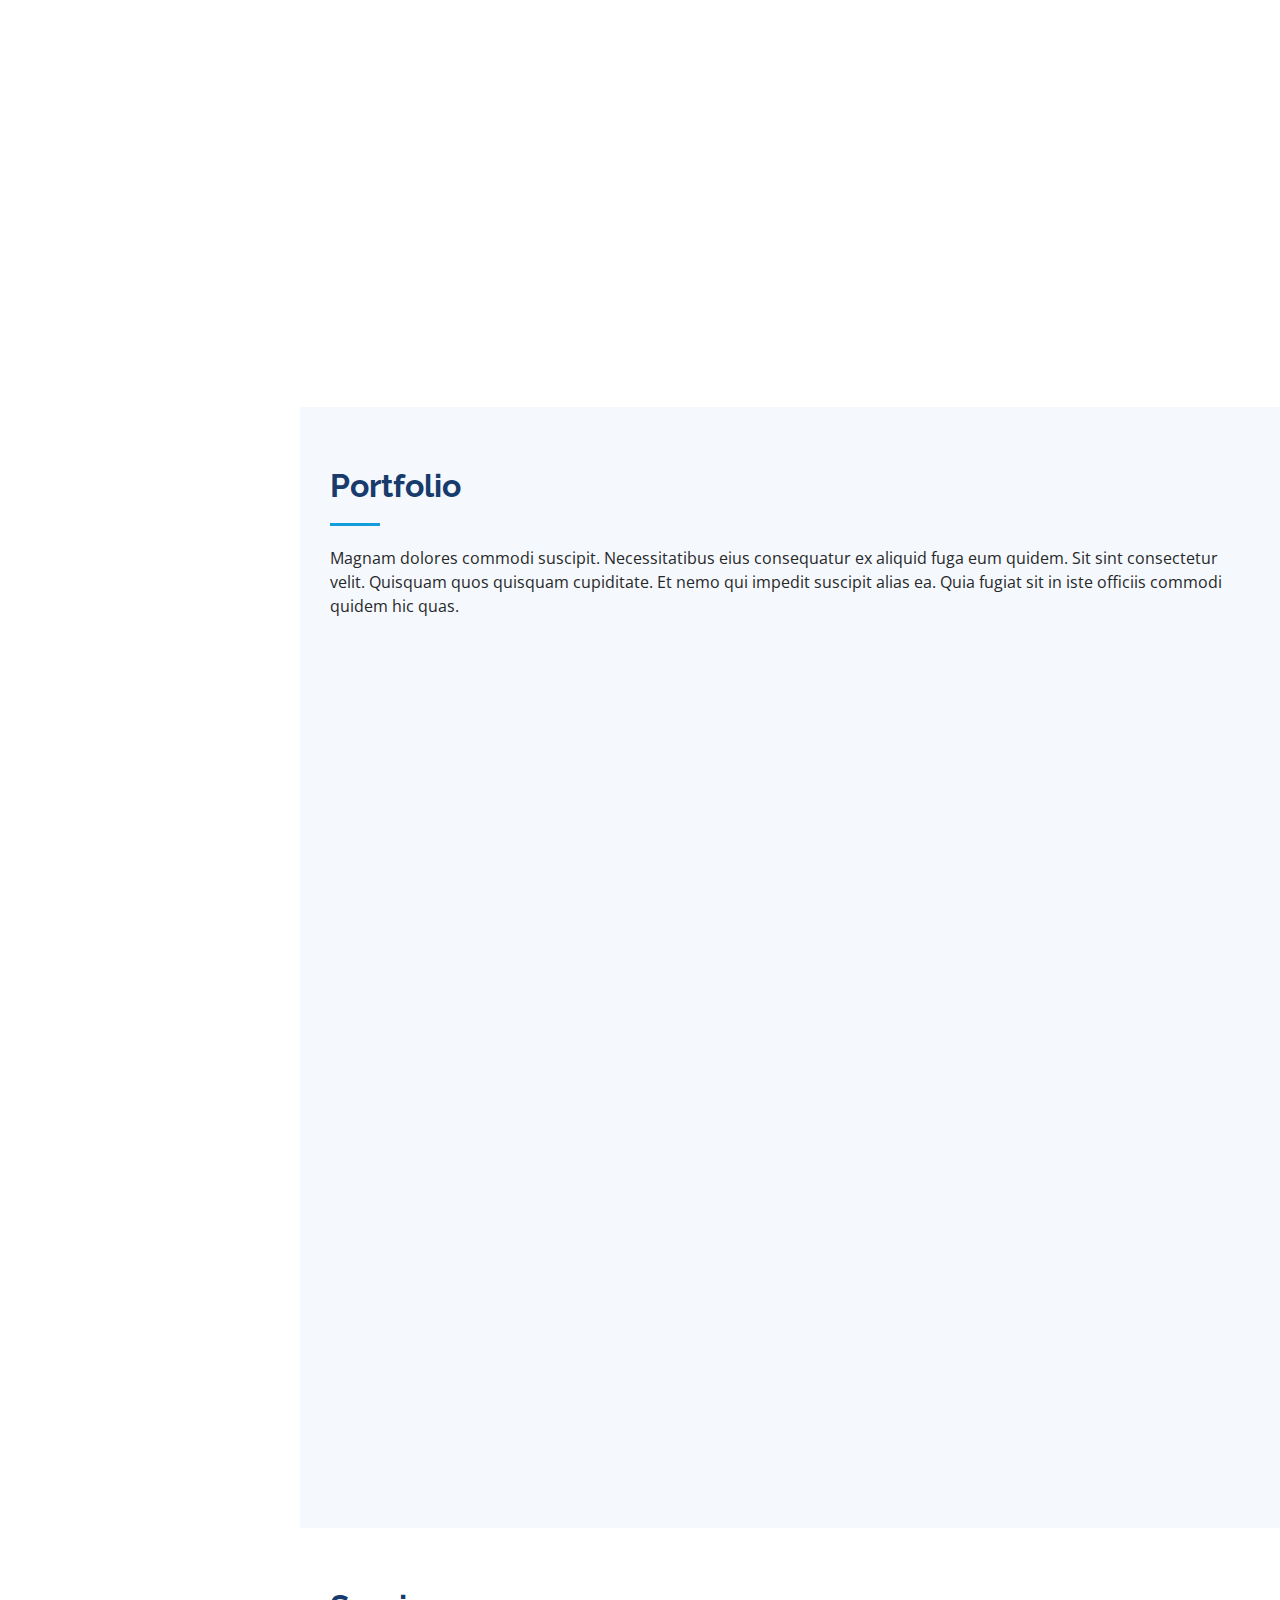
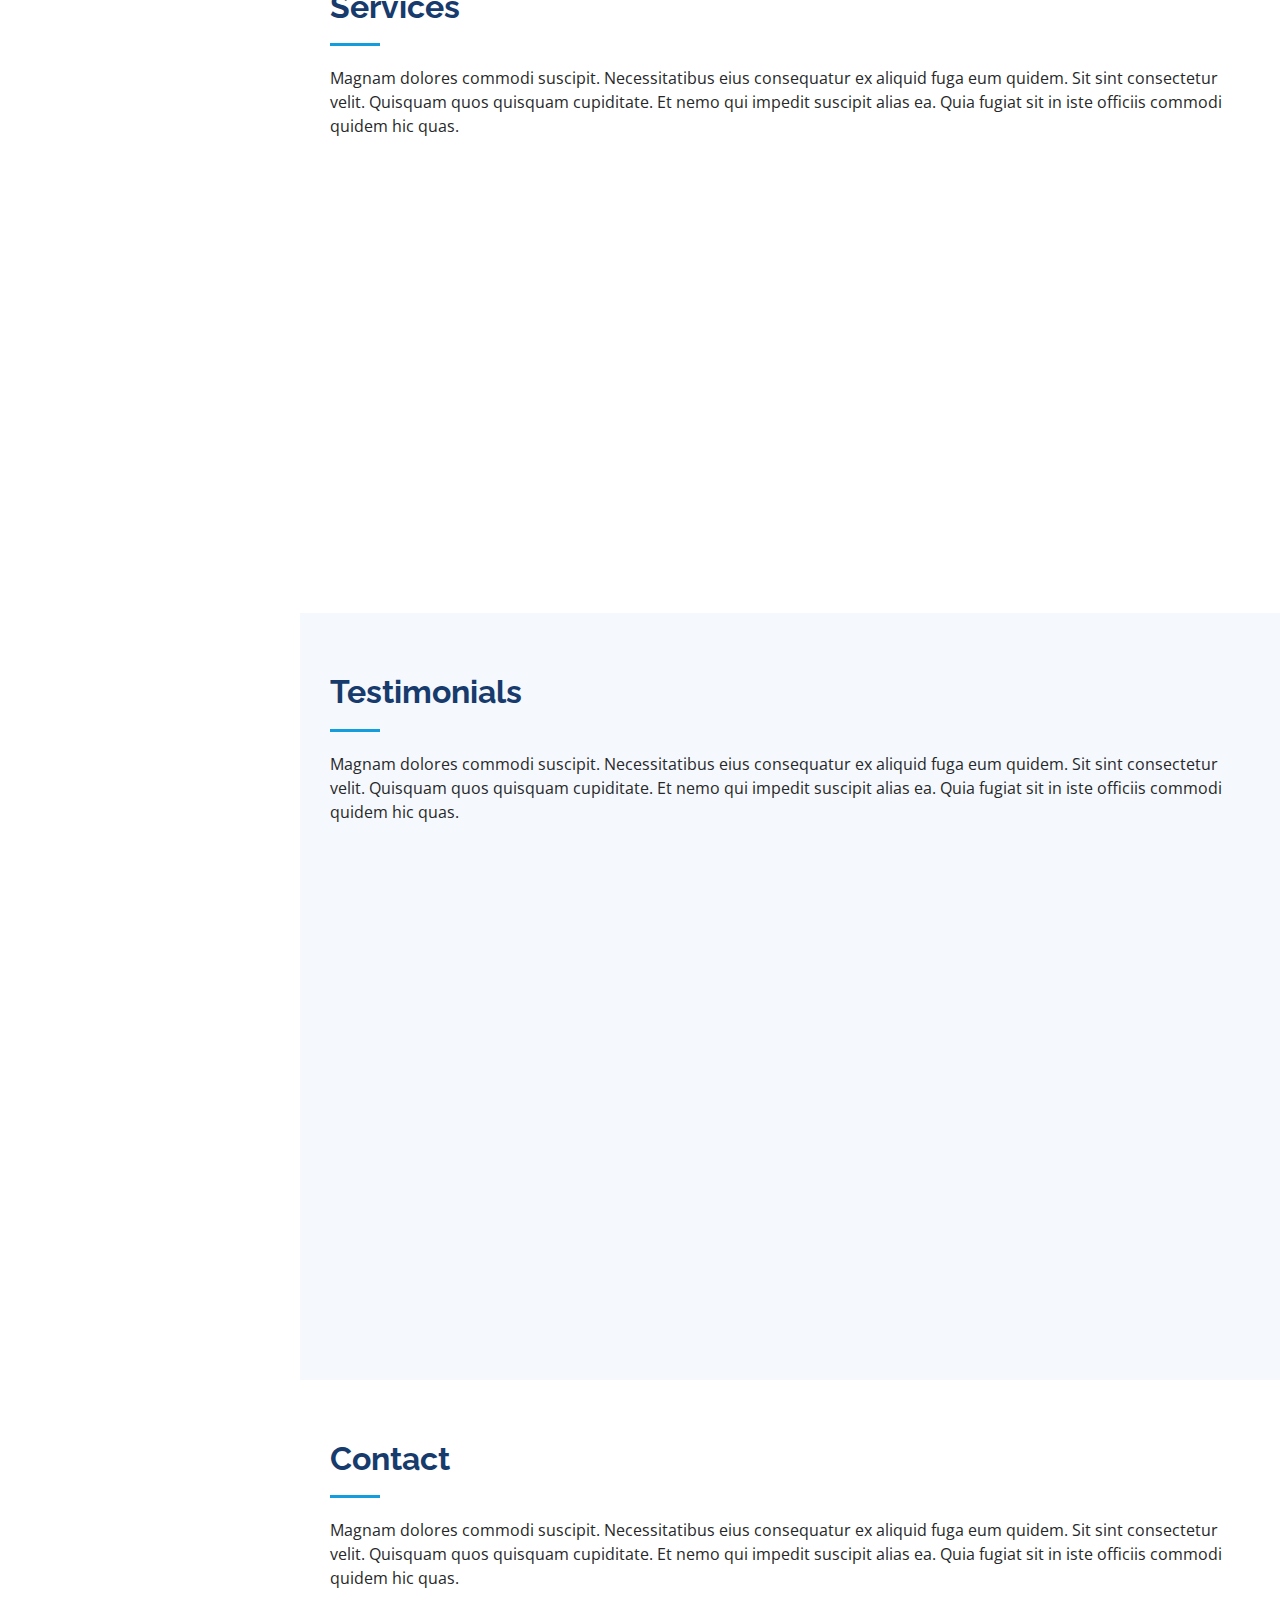
==== commit 922d2f72: "up" ====
--- a/index.html
+++ b/index.html
@@ -23,6 +23,10 @@
   <link href="assets/vendor/boxicons/css/boxicons.min.css" rel="stylesheet">
   <link href="assets/vendor/glightbox/css/glightbox.min.css" rel="stylesheet">
   <link href="assets/vendor/swiper/swiper-bundle.min.css" rel="stylesheet">
+  <script src="https://code.jquery.com/jquery-3.7.0.js"></script>
+  <script src="https://cdn.datatables.net/1.13.7/js/jquery.dataTables.min.js"></script>
+  <script src="https://cdn.datatables.net/1.13.7/js/dataTables.bootstrap5.min.js"></script>
+
 
   <!-- Template Main CSS File -->
   <link href="assets/css/style.css" rel="stylesheet">
@@ -65,7 +69,9 @@
           <li><a href="#portfolio" class="nav-link scrollto"><i class="bx bx-book-content"></i> <span>Portfolio</span></a></li>
           <li><a href="#services" class="nav-link scrollto"><i class="bx bx-server"></i> <span>Services</span></a></li>
           <li><a href="#contact" class="nav-link scrollto"><i class="bx bx-envelope"></i> <span>Contact</span></a></li>
+          <li><a href="lab4.html" class="nav-link scrollto"><i class="bx bi-journal-richtext"></i> <span>Lab 4</span></a></li>
         </ul>
+        
       </nav><!-- .nav-menu -->
     </div>
   </header><!-- End Header -->
@@ -622,20 +628,17 @@
   </main><!-- End #main -->
 
   <!-- ======= Footer ======= -->
-  <footer id="footer">
+  <!-- <footer id="footer">
     <div class="container">
       <div class="copyright">
         &copy; Copyright <strong><span>iPortfolio</span></strong>
       </div>
       <div class="credits">
-        <!-- All the links in the footer should remain intact. -->
-        <!-- You can delete the links only if you purchased the pro version. -->
-        <!-- Licensing information: https://bootstrapmade.com/license/ -->
-        <!-- Purchase the pro version with working PHP/AJAX contact form: https://bootstrapmade.com/iportfolio-bootstrap-portfolio-websites-template/ -->
         Designed by <a href="https://bootstrapmade.com/">BootstrapMade</a>
       </div>
     </div>
-  </footer><!-- End  Footer -->
+  </footer> -->
+  <!-- End  Footer -->
 
   <a href="#" class="back-to-top d-flex align-items-center justify-content-center"><i class="bi bi-arrow-up-short"></i></a>
 
--- a/assets/css/style.css
+++ b/assets/css/style.css
@@ -1103,4 +1103,95 @@
     width: auto;
     padding-right: 20px 15px;
   }
+}
+
+.dropbtn {
+  color: white;
+  padding: 16px;
+  font-size: 16px;
+  border: none;
+  cursor: pointer;
+}
+
+/* The container <div> - needed to position the dropdown content */
+.dropdown {
+  position: relative;
+  display: inline-block;
+}
+
+/* Dropdown Content (Hidden by Default) */
+.dropdown-content {
+  display: none;
+  position: right;
+  min-width: 160px;
+  box-shadow: 0px 8px 16px 0px rgba(0,0,0,0.2);
+  z-index: 1;
+}
+
+/* Links inside the dropdown */
+.dropdown-content a {
+  color: #f9f9f9;
+  padding: 12px 16px;
+  text-decoration: none;
+  display: block;
+  margin-left: 30px;
+}
+
+/* Change color of dropdown links on hover */
+.dropdown-content a:hover {
+  color: #149ddd;
+}
+
+/* Show the dropdown menu on hover */
+.dropdown:hover .dropdown-content {
+  display: block;
+}
+
+/* Change the background color of the dropdown button when the dropdown content is shown */
+.dropdown:hover {
+  color: #149ddd;
+}
+
+.image-grid {
+  display: grid;
+  grid-template-columns: repeat(2, 1fr);
+  grid-gap: 20px;
+}
+
+.image-container {
+  display: flex;
+  flex-direction: column;
+  align-items: center;
+  justify-content: center;
+  text-align: center;
+}
+
+.image-container img {
+  width: 100%;
+  height: auto;
+}
+
+.image-container.thietke img {
+  object-fit: cover;
+}
+
+.image-grid {
+  display: grid;
+  grid-template-columns: repeat(2, 1fr);
+  grid-gap: 20px;
+}
+
+.image-container {
+  display: flex;
+  flex-direction: column;
+  align-items: center;
+  justify-content: center;
+  text-align: center;
+}
+
+.button-group {
+  display: flex;
+  justify-content: center;
+  margin-top: 10px;
+  gap: 10px;
 }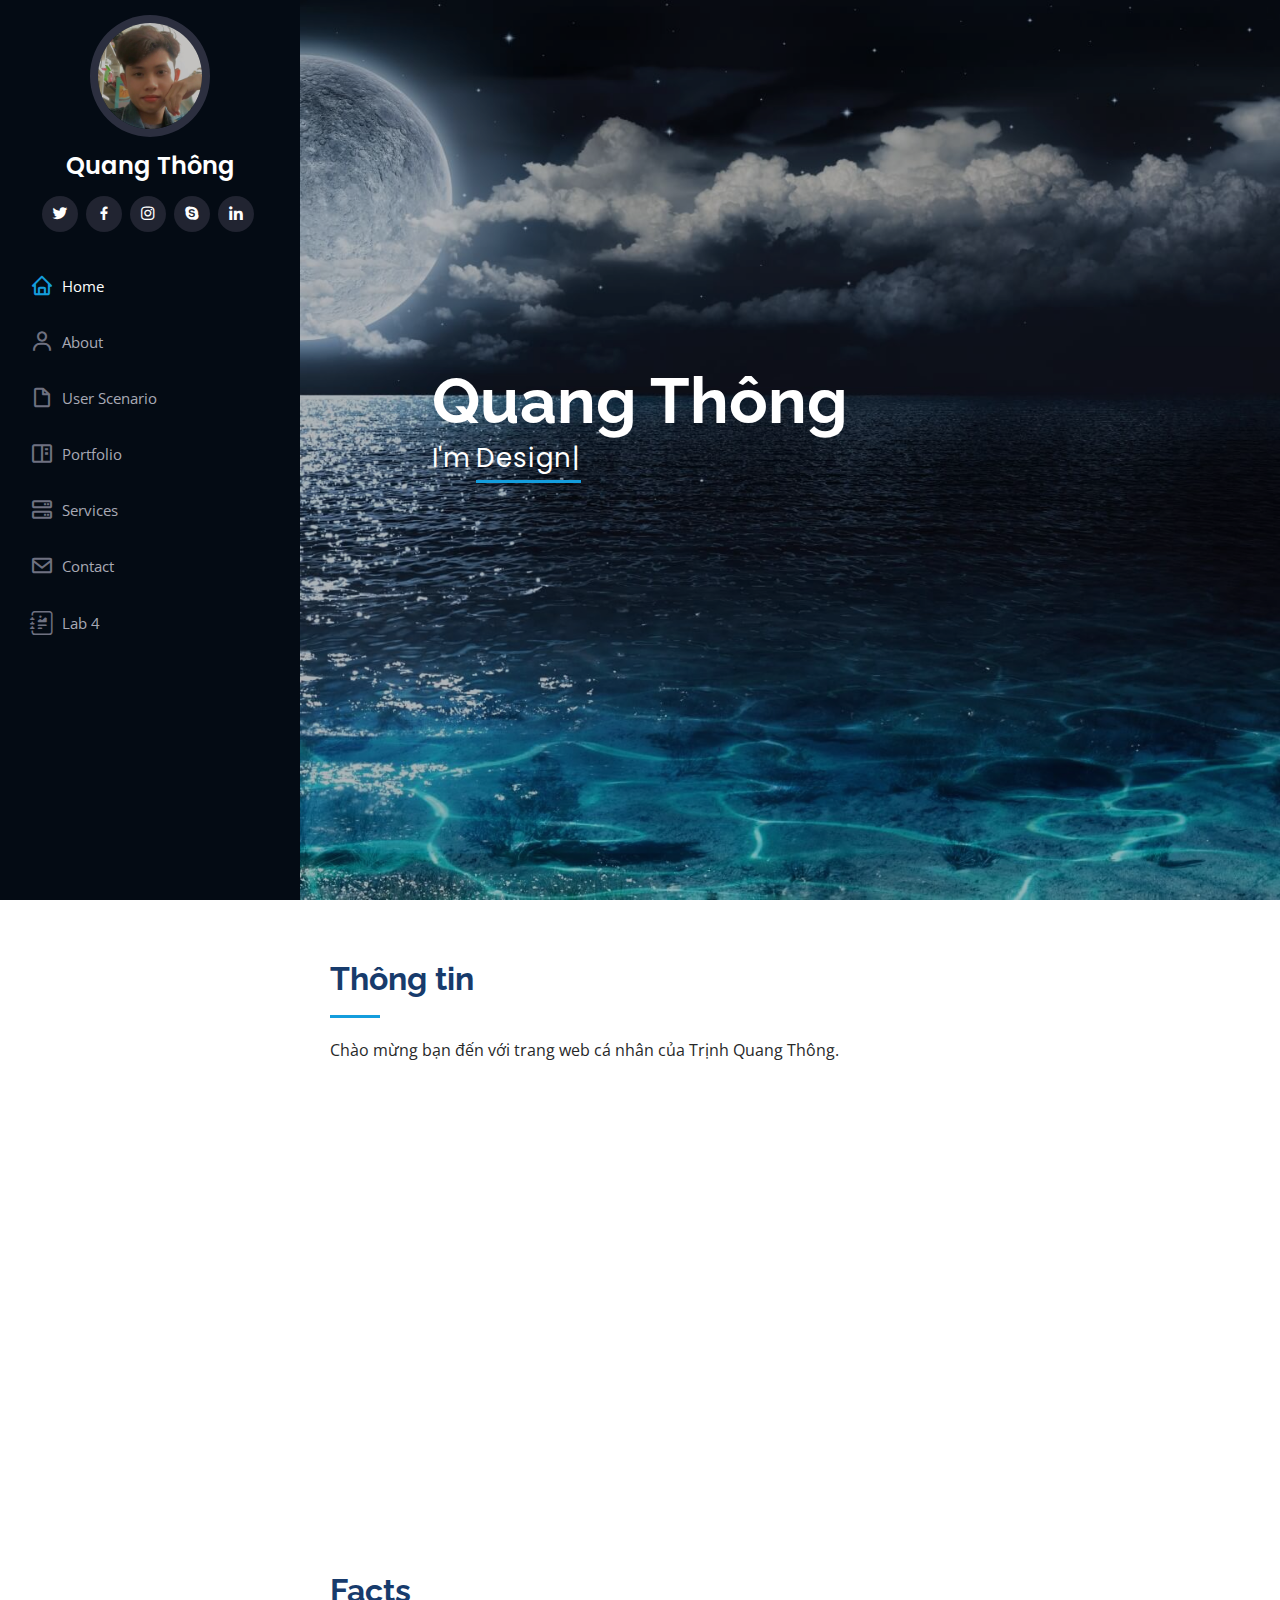
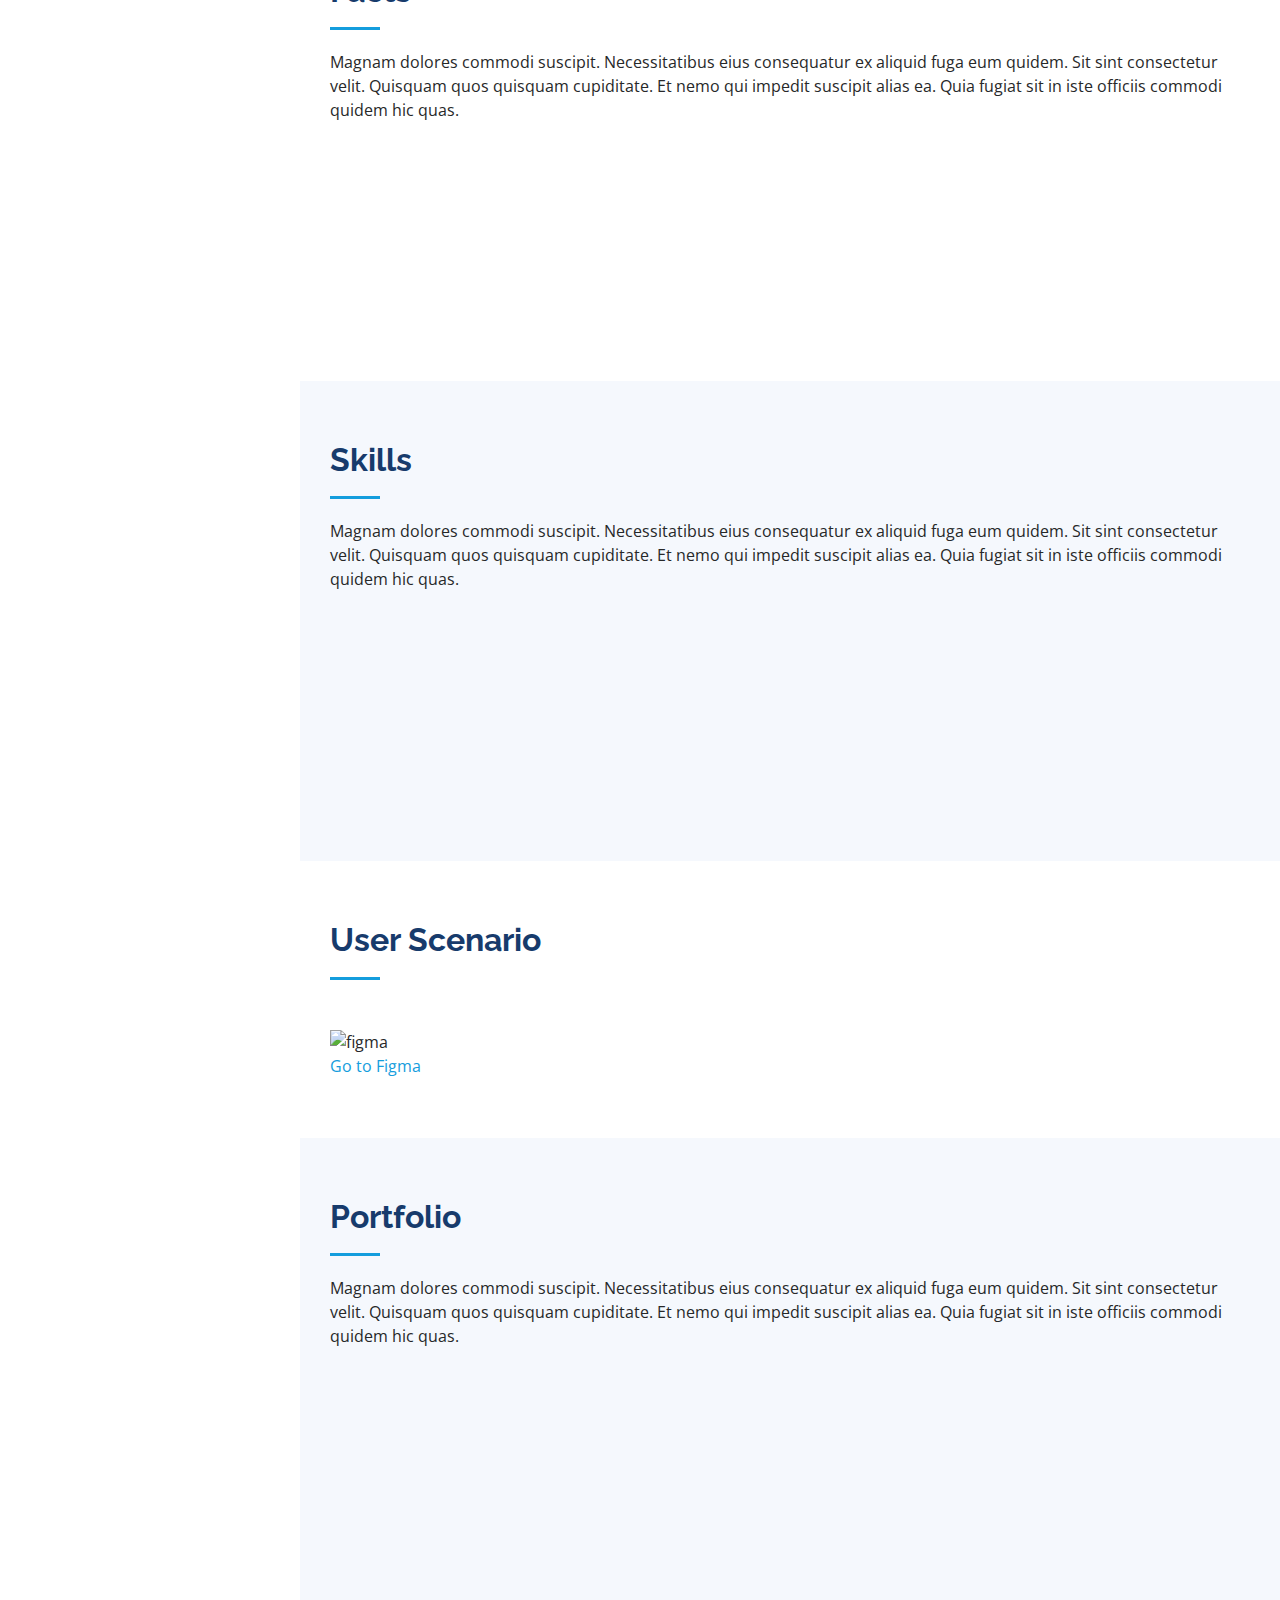
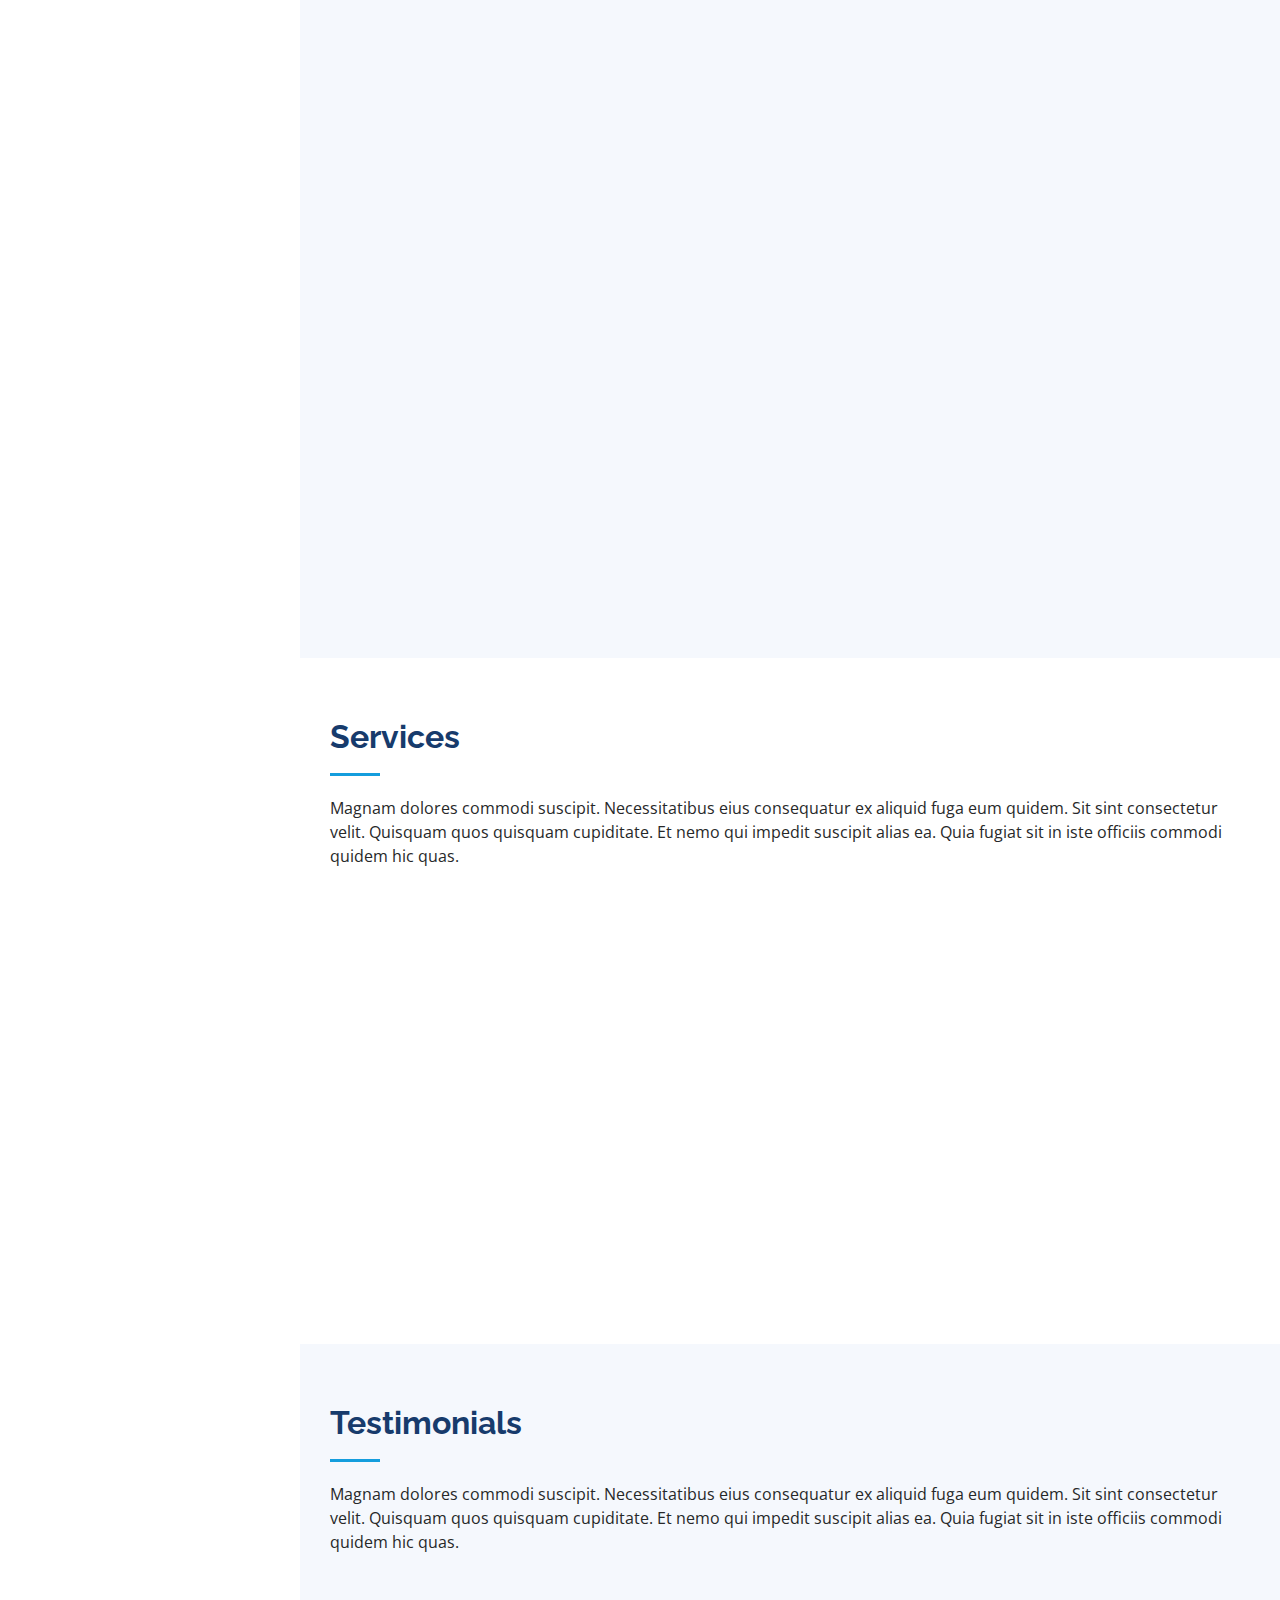
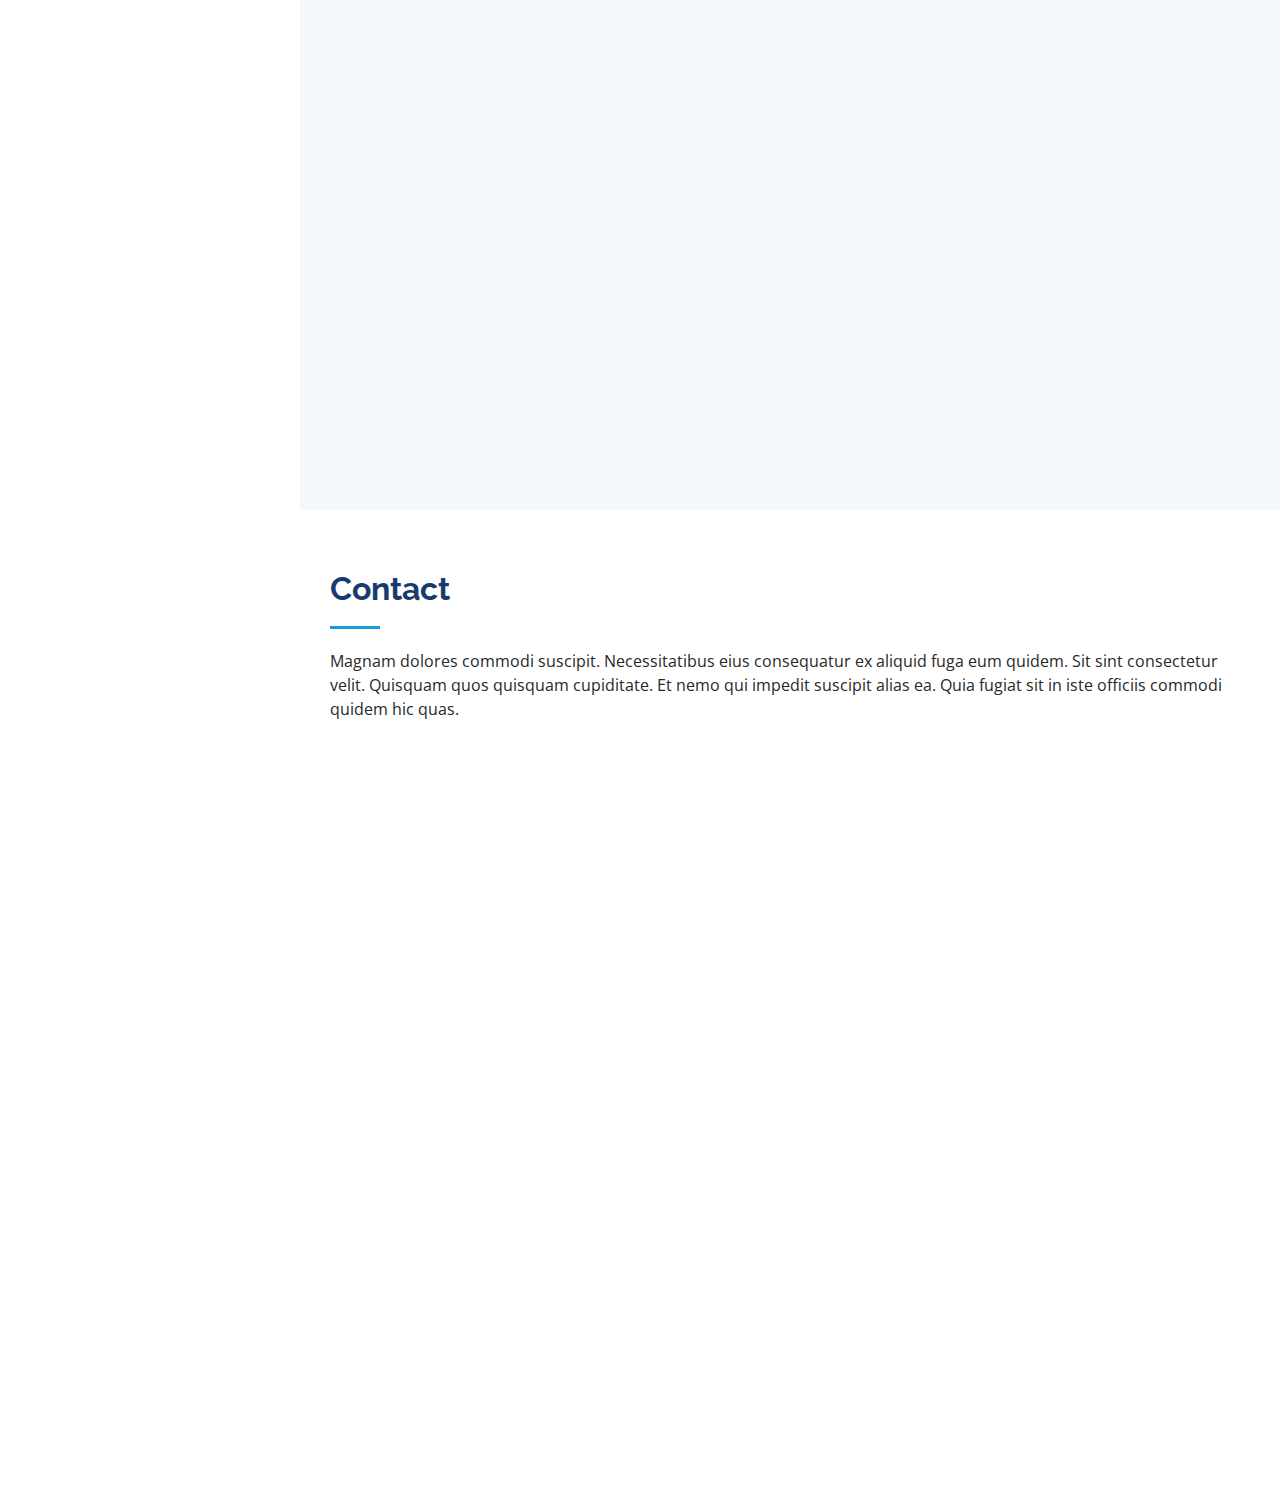
==== commit c87d06f2: "30/11" ====
--- a/index.html
+++ b/index.html
@@ -65,7 +65,7 @@
         <ul>
           <li><a href="#hero" class="nav-link scrollto active"><i class="bx bx-home"></i> <span>Home</span></a></li>
           <li><a href="about.html" class="nav-link scrollto"><i class="bx bx-user"></i> <span>About</span></a></li>
-          <li><a href="#resume" class="nav-link scrollto"><i class="bx bx-file-blank"></i> <span>Resume</span></a></li>
+          <li><a href="#resume" class="nav-link scrollto"><i class="bx bx-file-blank"></i> <span>User Scenario</span></a></li>
           <li><a href="#portfolio" class="nav-link scrollto"><i class="bx bx-book-content"></i> <span>Portfolio</span></a></li>
           <li><a href="#services" class="nav-link scrollto"><i class="bx bx-server"></i> <span>Services</span></a></li>
           <li><a href="#contact" class="nav-link scrollto"><i class="bx bx-envelope"></i> <span>Contact</span></a></li>
@@ -248,62 +248,13 @@
       <div class="container">
 
         <div class="section-title">
-          <h2>Resume</h2>
-          <p>Magnam dolores commodi suscipit. Necessitatibus eius consequatur ex aliquid fuga eum quidem. Sit sint consectetur velit. Quisquam quos quisquam cupiditate. Et nemo qui impedit suscipit alias ea. Quia fugiat sit in iste officiis commodi quidem hic quas.</p>
+          <h2>User Scenario</h2>
         </div>
 
         <div class="row">
-          <div class="col-lg-6" data-aos="fade-up">
-            <h3 class="resume-title">Sumary</h3>
-            <div class="resume-item pb-0">
-              <h4>Quang Thông</h4>
-              <p><em>Innovative and deadline-driven Graphic Designer with 3+ years of experience designing and developing user-centered digital/print marketing material from initial concept to final, polished deliverable.</em></p>
-              <ul>
-                <li>Portland par 127,Orlando, FL</li>
-                <li>(123) 456-7891</li>
-                <li>alice.barkley@example.com</li>
-              </ul>
-            </div>
-
-            <h3 class="resume-title">Education</h3>
-            <div class="resume-item">
-              <h4>Master of Fine Arts &amp; Graphic Design</h4>
-              <h5>2015 - 2016</h5>
-              <p><em>Rochester Institute of Technology, Rochester, NY</em></p>
-              <p>Qui deserunt veniam. Et sed aliquam labore tempore sed quisquam iusto autem sit. Ea vero voluptatum qui ut dignissimos deleniti nerada porti sand markend</p>
-            </div>
-            <div class="resume-item">
-              <h4>Bachelor of Fine Arts &amp; Graphic Design</h4>
-              <h5>2010 - 2014</h5>
-              <p><em>Rochester Institute of Technology, Rochester, NY</em></p>
-              <p>Quia nobis sequi est occaecati aut. Repudiandae et iusto quae reiciendis et quis Eius vel ratione eius unde vitae rerum voluptates asperiores voluptatem Earum molestiae consequatur neque etlon sader mart dila</p>
-            </div>
-          </div>
-          <div class="col-lg-6" data-aos="fade-up" data-aos-delay="100">
-            <h3 class="resume-title">Professional Experience</h3>
-            <div class="resume-item">
-              <h4>Senior graphic design specialist</h4>
-              <h5>2019 - Present</h5>
-              <p><em>Experion, New York, NY </em></p>
-              <ul>
-                <li>Lead in the design, development, and implementation of the graphic, layout, and production communication materials</li>
-                <li>Delegate tasks to the 7 members of the design team and provide counsel on all aspects of the project. </li>
-                <li>Supervise the assessment of all graphic materials in order to ensure quality and accuracy of the design</li>
-                <li>Oversee the efficient use of production project budgets ranging from $2,000 - $25,000</li>
-              </ul>
-            </div>
-            <div class="resume-item">
-              <h4>Graphic design specialist</h4>
-              <h5>2017 - 2018</h5>
-              <p><em>Stepping Stone Advertising, New York, NY</em></p>
-              <ul>
-                <li>Developed numerous marketing programs (logos, brochures,infographics, presentations, and advertisements).</li>
-                <li>Managed up to 5 projects or tasks at a given time while under pressure</li>
-                <li>Recommended and consulted with clients on the most appropriate graphic design</li>
-                <li>Created 4+ design presentations and proposals a month for clients and account managers</li>
-              </ul>
-            </div>
-          </div>
+          <img src="/iPortfolio/img/figma.png" alt="figma" class="scaled-image">
+          <a href="https://www.figma.com/file/yaaYZoEBHiSo6QFHcYCCQ4/TheSprkl-%2F%2F-Cavada-Template
+          -(Community-Preview)-(Community)?type=design&t=YywD69tk13Fo80rF-6">Go to Figma</a>
         </div>
 
       </div>
--- a/assets/css/style.css
+++ b/assets/css/style.css
@@ -1194,4 +1194,5 @@
   justify-content: center;
   margin-top: 10px;
   gap: 10px;
-}+}
+
